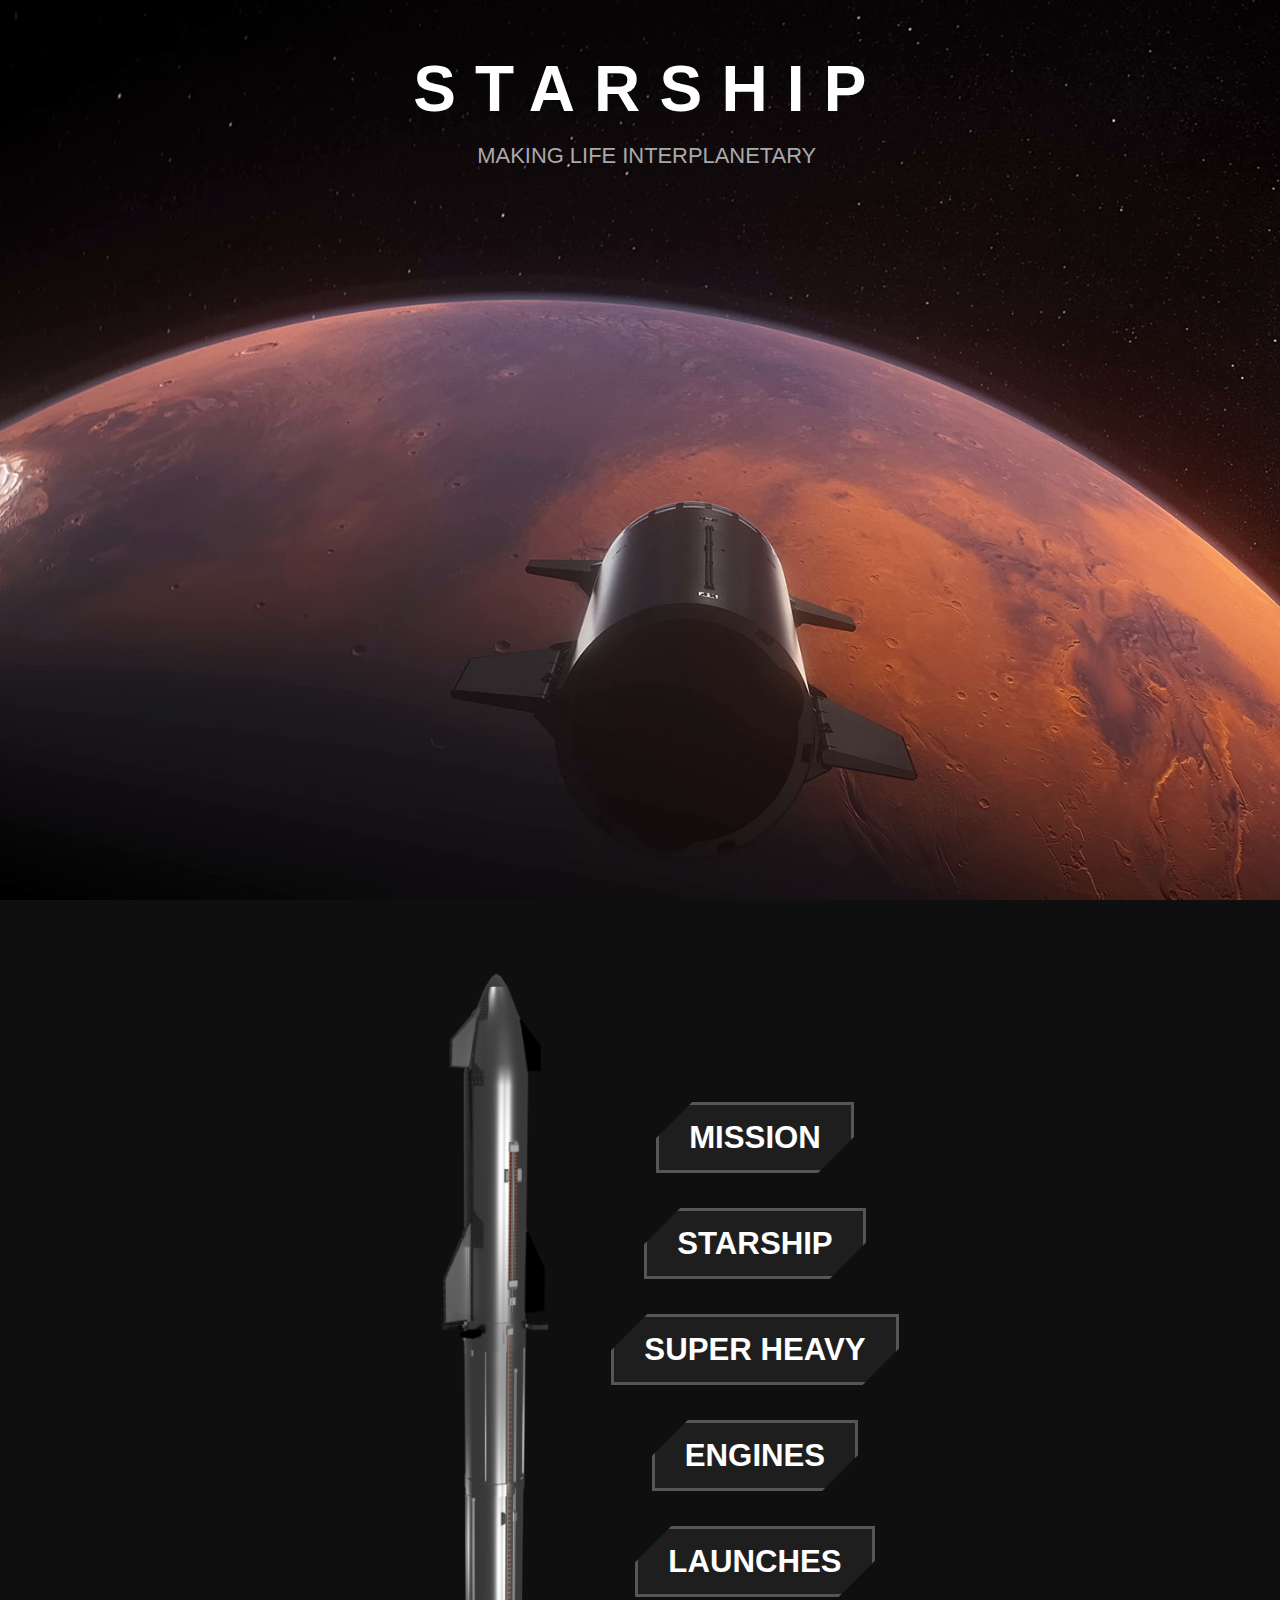
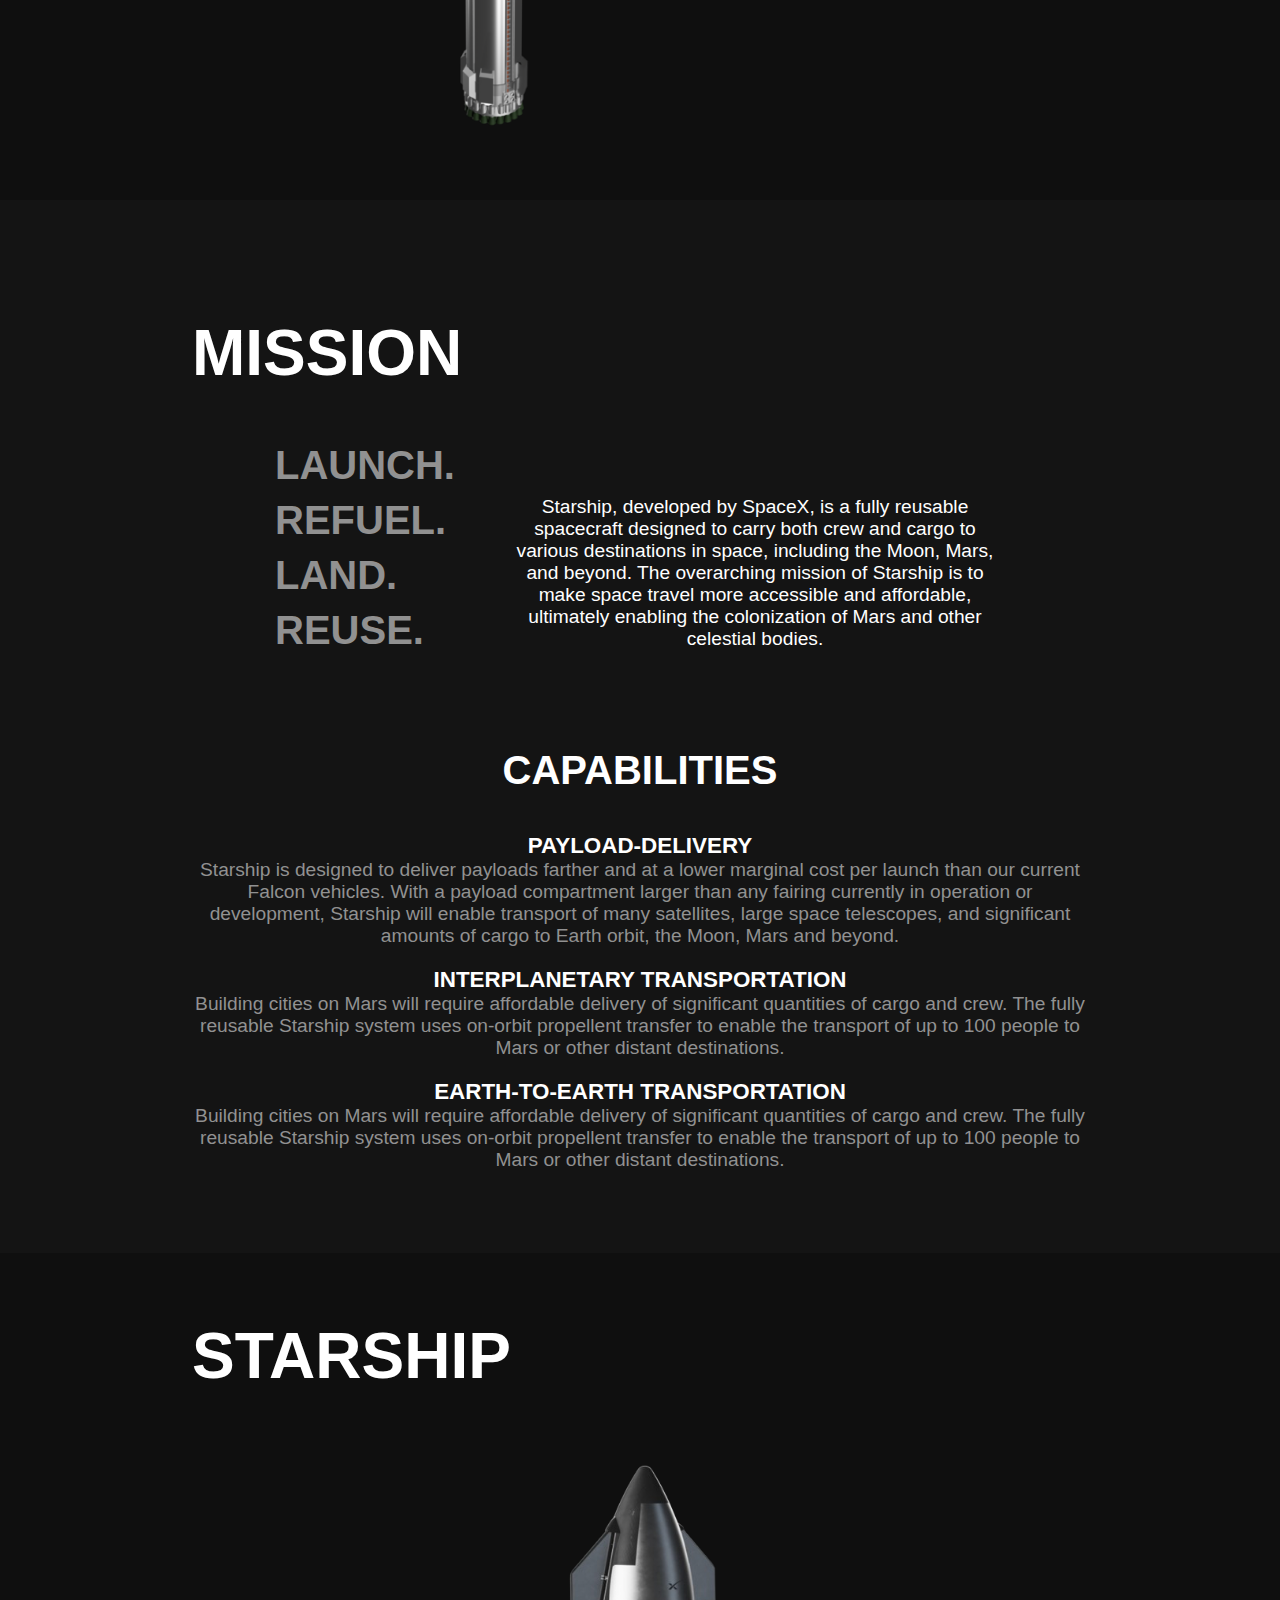
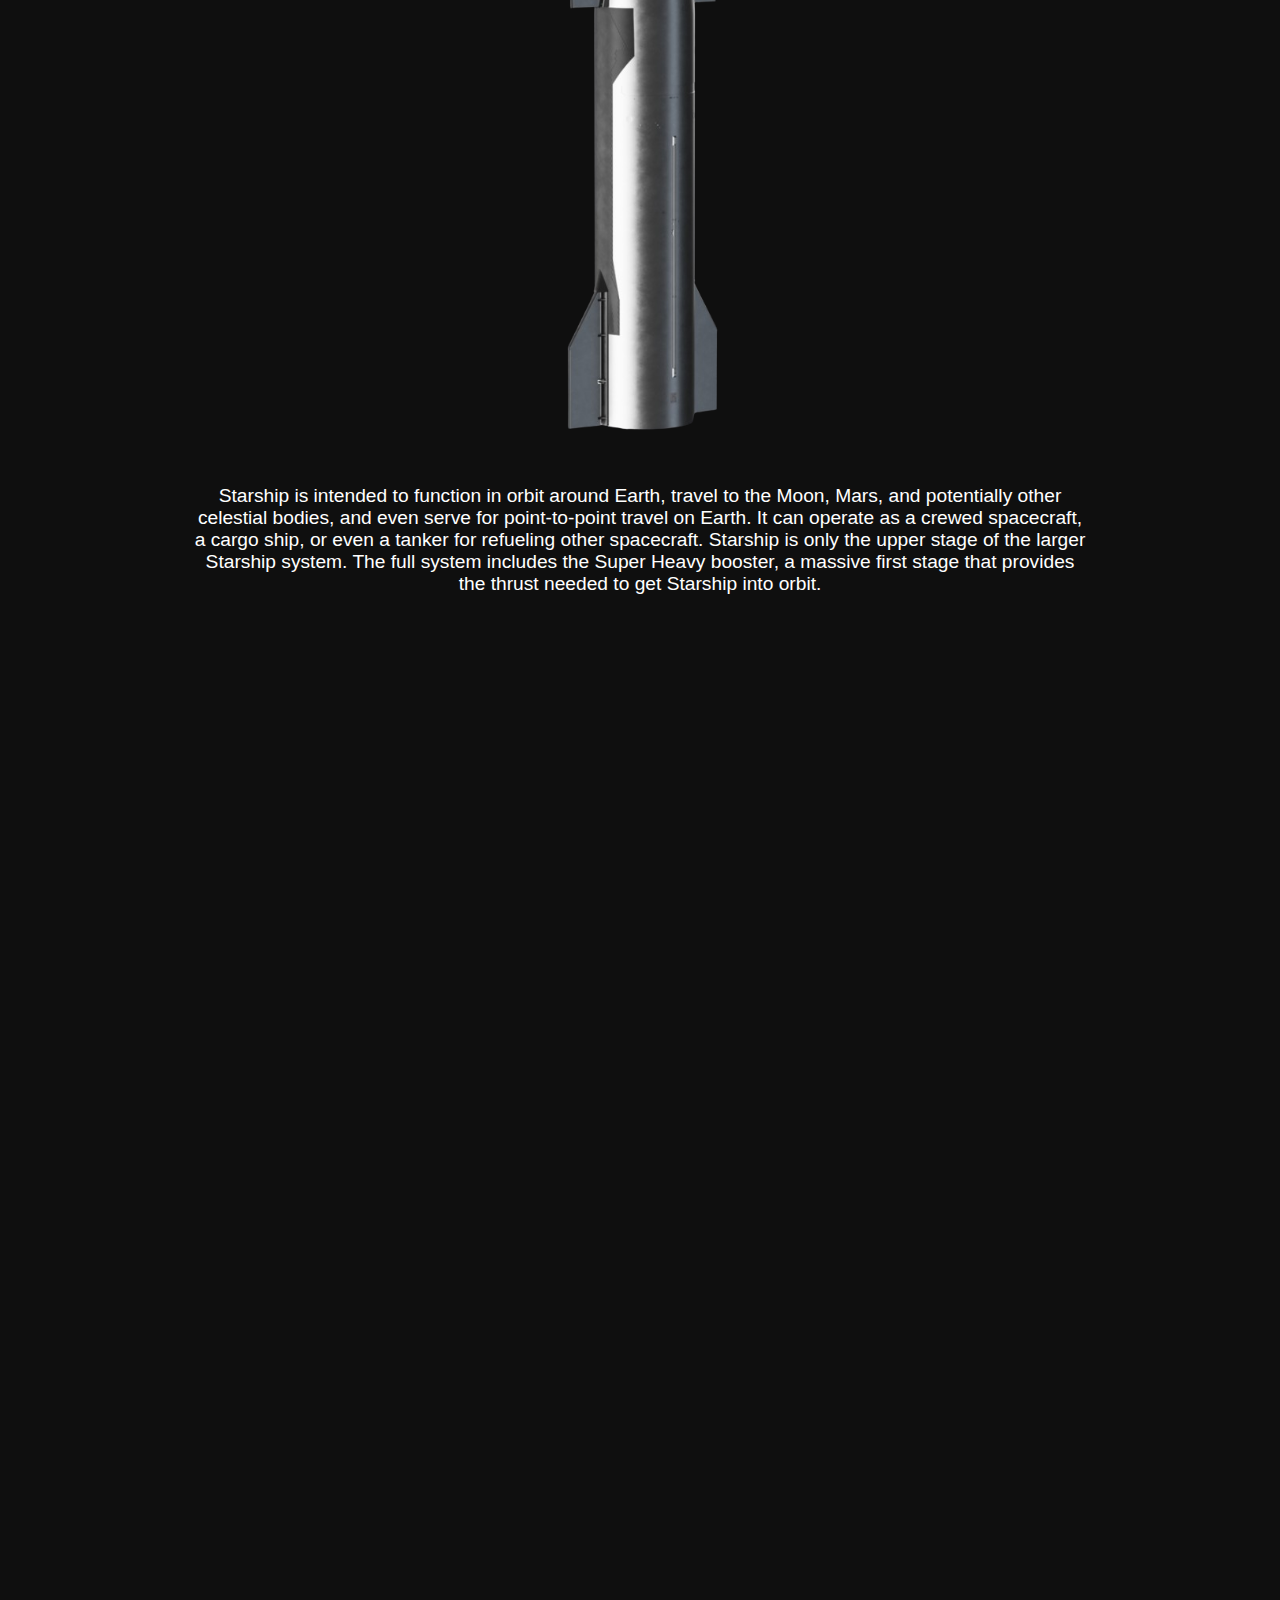
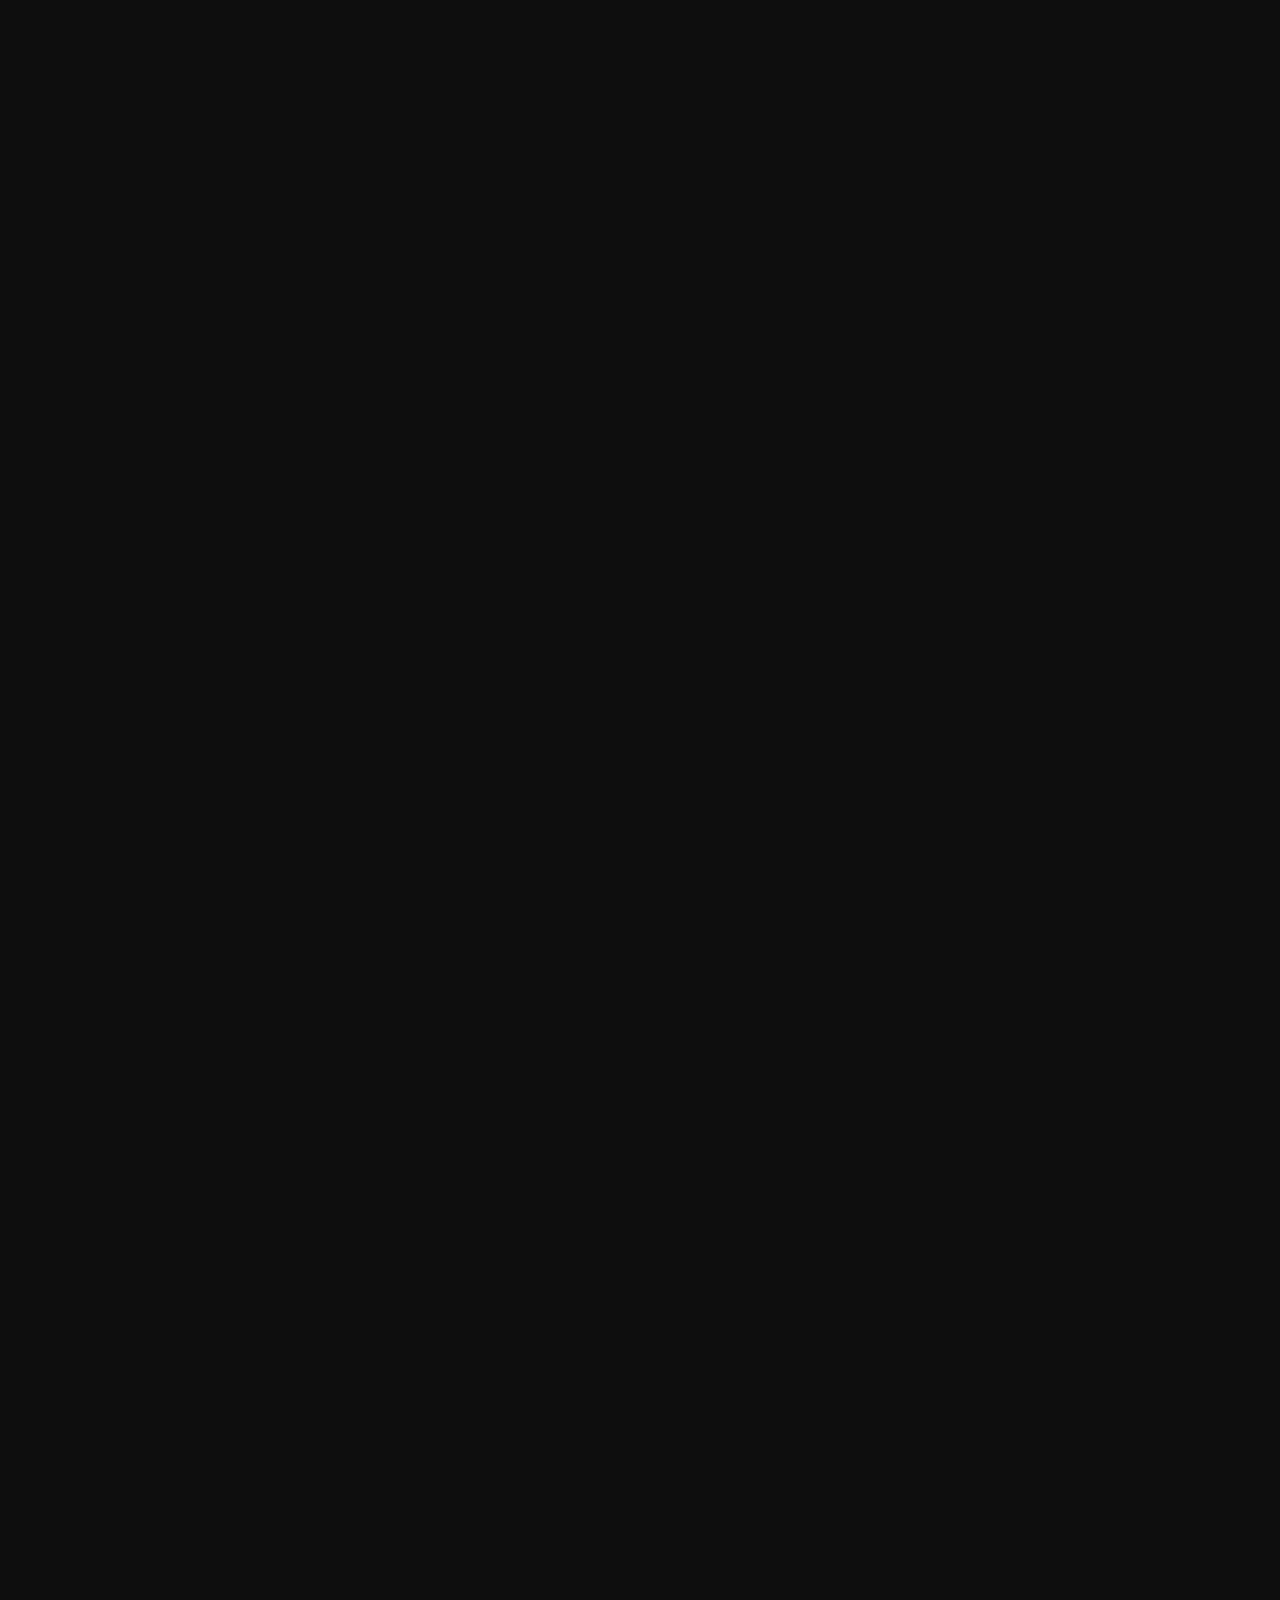
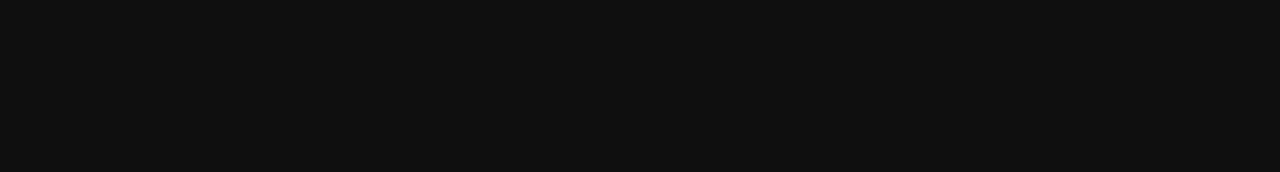
==== FCC 3 - STARSHIP Technical Documentation Page/index.html @ c262b1f5 "new images for the starship section, styled it and added some text" ====
<!DOCTYPE html>
<html lang="en">  
    <head>
        <meta charset="utf-8">
        <meta name="viewport" content="width=device-width, initial-scale=1.0">
        <title></title>
        <link rel="stylesheet" href="styles.css">
    </head>
    <body>
        <header>
        </header>
        <main id="main-doc">
        <div class="header"></div>
          <h1 class="header-text">STARSHIP</h1>
          <p class="header-text-description">MAKING LIFE INTERPLANETARY</p>

          <div class="image-container">
            <img alt="Starship launch image" src="img/SpaceX Starship approaching Mars.jpg"></img>
          </div>
        </div>
          <nav id="nav-bar">
            <img src="img/starship + booster transparent.png"></img>
            <ul>
              <li><a href="#mission">MISSION</a></li>
              <li><a href="#starship">STARSHIP</a></li>
              <li><a href="#super-heavy">SUPER HEAVY</a></li>
              <li><a href="#engines">ENGINES</a></li>
              <li><a href="#launches">LAUNCHES</a></li>
            </ul>
          </nav>
          <section class="main-section" id="mission">
            <div class="mission-container">
              <h2 class="giant-bold">MISSION</h2>
              <div class="content-wrapper">
                <ul>
                  <li>LAUNCH.</li>
                  <li>REFUEL.</li>
                  <li>LAND.</li>
                  <li>REUSE.</li>
                </ul>
                <div class="text-container">
                  <p>Starship, developed by SpaceX, is a fully reusable spacecraft designed to carry both crew and cargo to various destinations in space, including the Moon, Mars, and beyond. The overarching mission of Starship is to make space travel more accessible and affordable, ultimately enabling the colonization of Mars and other celestial bodies.</p>
                </div>
              </div>
              <div class="capabilities">
                <h3>CAPABILITIES</h3>
                <p><span class="bold big">PAYLOAD-DELIVERY</span>
                </br>
                Starship is designed to deliver payloads farther and at a lower marginal cost per launch than 
                    our current Falcon vehicles. With a payload compartment larger than any fairing currently in 
                    operation or development, Starship will enable transport of many satellites, large space 
                    telescopes, and significant amounts of cargo to Earth orbit, the Moon, Mars and beyond.
                </p>
                <p><span class="bold big">INTERPLANETARY TRANSPORTATION</span>
                </br>
                Building cities on Mars will require affordable delivery of significant quantities of cargo and 
                crew. The fully reusable Starship system uses on-orbit propellent transfer to enable the transport 
                of up to 100 people to Mars or other distant destinations. 
                </p>
                <p><span class="bold big">EARTH-TO-EARTH TRANSPORTATION</span>
                </br>
                Building cities on Mars will require affordable delivery of significant quantities of cargo and 
                crew. The fully reusable Starship system uses on-orbit propellent transfer to enable the transport 
                of up to 100 people to Mars or other distant destinations. 
                </p>
              </div>
            </div>
          </section>
          <section class="main-section" id="starship">
            <div class="starship-container">
              <h2 class="giant-bold">STARSHIP</h2>
                <div class="content-wrapper">
                  <img src="img/starship2.png"></img>
                  <p>Starship is intended to function in orbit around Earth, travel to the Moon, Mars, and potentially other celestial bodies, and even serve for point-to-point travel on Earth. It can operate as a crewed spacecraft, a cargo ship, or even a tanker for refueling other spacecraft.

                    Starship is only the upper stage of the larger Starship system. The full system includes the Super Heavy booster, a massive first stage that provides the thrust needed to get Starship into orbit.</p>
                </div>
            </div>
          </section>
          <section class="main-section" id="super-heavy"></section>
          <section class="main-section" id="engines"></section>
          <section class="main-section" id="launches"></section>
        </main>
    </body>
</html>
---- FCC 3 - STARSHIP Technical Documentation Page/styles.css ----
@media (prefers-reduced-motion: no-preference) {
  * {
    scroll-behavior: smooth;
  }
}

* {
  font-family: D-DIN-BOLD, Poppins, Arial;       
}

.nav-bar {
  position: fixed;
}

ul {
  list-style: none;
}

html, body {
  width: 100%;
  padding: 0;
  margin: 0;
  background-color: #0F0F0F;
}

.image-container {
  height: 100vh;
  width: 100%;
  overflow: hidden;
  position: relative;
  padding: 0;
  margin: 0;
}

.image-container img {
  position: absolute;
  top: 50%;
  left: 50%;
  height: 100%;
  width: auto;
  transform: translate(-50%, -50%);
  min-width: 100%;
  min-height: 100%;
  object-fit: cover; 
}

.header-text {
  position: absolute;
  transform: translateX(-48%);
  top: 5%;
  left: 50%;
  z-index: 1000;
  font-size: 3.2rem;
  color: #fff;
  font-weight: bolder;
  letter-spacing: 0.8rem;
}

.header-text-description {
  position: absolute;
  transform: translateX(-48%);
  left: 50%;
  z-index: 1001;
  color: #AAAAAA;
  font-size: 1.1rem;
  white-space: nowrap;
  top: calc(5% + 3.2rem + 2rem);
}


nav {
  display: flex;
  flex-direction: row;
  justify-content: center;
  align-items: center;
  width: 100%;
  background-color: #0F0F0F;
  height: 100vh;
}

nav img {
  width: 250px;
  height: auto;
  margin: -55px; 
}

nav ul {
  list-style: none;
  padding: 0;
  margin: 0;
  display: flex;
  flex-direction: column;
  gap: 70px;
  align-items: center;
  white-space: nowrap;
}

li a {
  padding: 10px 20px;
  background-color: #1E1E1E;
  font-size: 1.3rem;
  text-decoration: none;
  color: white;
  font-weight: bold;
  position: relative;
  overflow: hidden;
  border-radius: 20px 0 20px 0;
  border: 3px solid #565656;
}

li a:before,
li a:after {
  content: '';
  position: absolute;
  background-color: #0F0F0F; 
  z-index: 2000;
}

li a:before {
  top: -5px;
  left: -5px;
  width: 25px;
  height: 25px;
  clip-path: polygon(0 0, 100% 0, 0 100%);
}

li a:after {
  bottom: -5px;
  right: -5px;
  width: 25px;
  height: 25px;
  clip-path: polygon(100% 100%, 0 100%, 100% 0);
}


li a:active {
  border: 3px solid #0F0F0F;
}

.main-section {
  height: 100vh; /*temporary*/
  width: 100%;
}
/* universal stuff*/

.giant-bold {
  font-size: 4rem;
  font-weight: bolder;
  text-align: center;
}

/*MISSION SECTION*/

#mission {
  background-color: #141414;
  height: auto;
  padding: 50px 0;
}

.mission-container {
  width: 70vw;
  max-width: 900px;
  min-width: 200px;
  margin: 0 auto;
  color: #fff;
  padding: 1%;
}

.content-wrapper {
  margin: 5% 0;
  display: flex; 
  align-items: center;
  justify-content: center;
  flex-wrap: wrap;
}

.mission-container ul {
  margin: 0;
  padding: 0;
  font-weight: bold;
  display: flex;
  flex-direction: column;
  gap: 10px;
  font-size: 2.5rem;
  margin-right: 0px;
  margin-bottom: 30px;
}

.mission-container li {
  color: #919191;
}

.text-container {
  max-width: 500px;
}
.mission-container p {
  text-align: center;
  font-size: 1.2rem;
  margin-top: 20px;
}


.bold {
  font-weight: bold;
}

.big {
  font-size: 1.4rem;
}
.capabilities h3 {
  font-weight: bolder;
  font-size: 2.5rem;
  text-align: center;
}
.capabilities p {
  color:#919191;
}
.capabilities p span {
  color:white;
}

/*STARSHIP SECTION*/


#starship {
  background-color:#0F0F0F;
  height: auto; 
  width: 100%;
}
.starship-container {
  width: 70vw;
  max-width: 900px;
  min-width: 200px;
  margin: 0 auto;
  color: #fff;
  padding-bottom: 10px;
  padding: 1%;
}

.starship-container img {
  width: 200px;
  height: auto;
}

.starship-container p {
  text-align: center;
  font-size: 1.1rem;
}

@media (min-width: 1400px) {
  .header-text {
      top: unset;
      top: 1%;
      font-size: 5rem;
      letter-spacing: 1.2rem;
  }
  .header-text-description {
      font-size: 1.7rem;
      top: calc(1% + 5rem + 3rem);
  }
  nav img {
    width: 370px;
    height: auto;
    margin-right: 20px;
    margin-left: -100px;
  }
  li a {
    padding: 15px 30px;
    font-size: 1.95em;
  }
  
  li a:before {
    top: -5px;
    left: -5px;
    width: 40px;
    height: 40px;
  }
  
  li a:after {
    bottom: -5px;
    right: -5px;
    width: 40px;
    height: 40px;

  }
  ul {
    gap: 90px;
  }
  .mission-container ul {
    font-size: 4rem;
    margin-right: 50px;
  }
  .mission-container p {
    font-size: 1.4rem;
  }
  .giant-bold {
    font-size: 5rem;
    text-align: left;
  }
  li a:hover {
  background-color: #555555;
  }
  .starship-container img {
    width: 300px;
    height: auto;
  }
}

@media (max-width: 1400px) and (min-width: 600px) {
  .header-text {
      top: unset;
      top: 1%;
      font-size: 4rem;
      letter-spacing: 1.2rem;
  }
  .header-text-description {
      font-size: 1.37rem;
      top: calc(1% + 4rem + 3rem);
  }
  nav img {
    width: 330px;
    height: auto;
    margin: -50px;
  }
  li a {
    padding: 15px 30px;
    font-size: 1.95em;
  }
  
  li a:before {
    top: -5px;
    left: -5px;
    width: 40px;
    height: 40px;
  }
  
  li a:after {
    bottom: -5px;
    right: -5px;
    width: 40px;
    height: 40px;

  }
  .mission-container ul {
    font-size: 2.5rem;
    margin-right: 50px;
    margin-bottom: 50px;
  }
  .giant-bold  {
    font-size: 4rem;
    text-align: left;
  }
  li a:hover {
    background-color: #555555;
  }
  .starship-container img {
    width: 250px;
    height: auto;
  }
  .starship-container p {
    text-align: center;
    font-size: 1.2rem;
  }
  
}
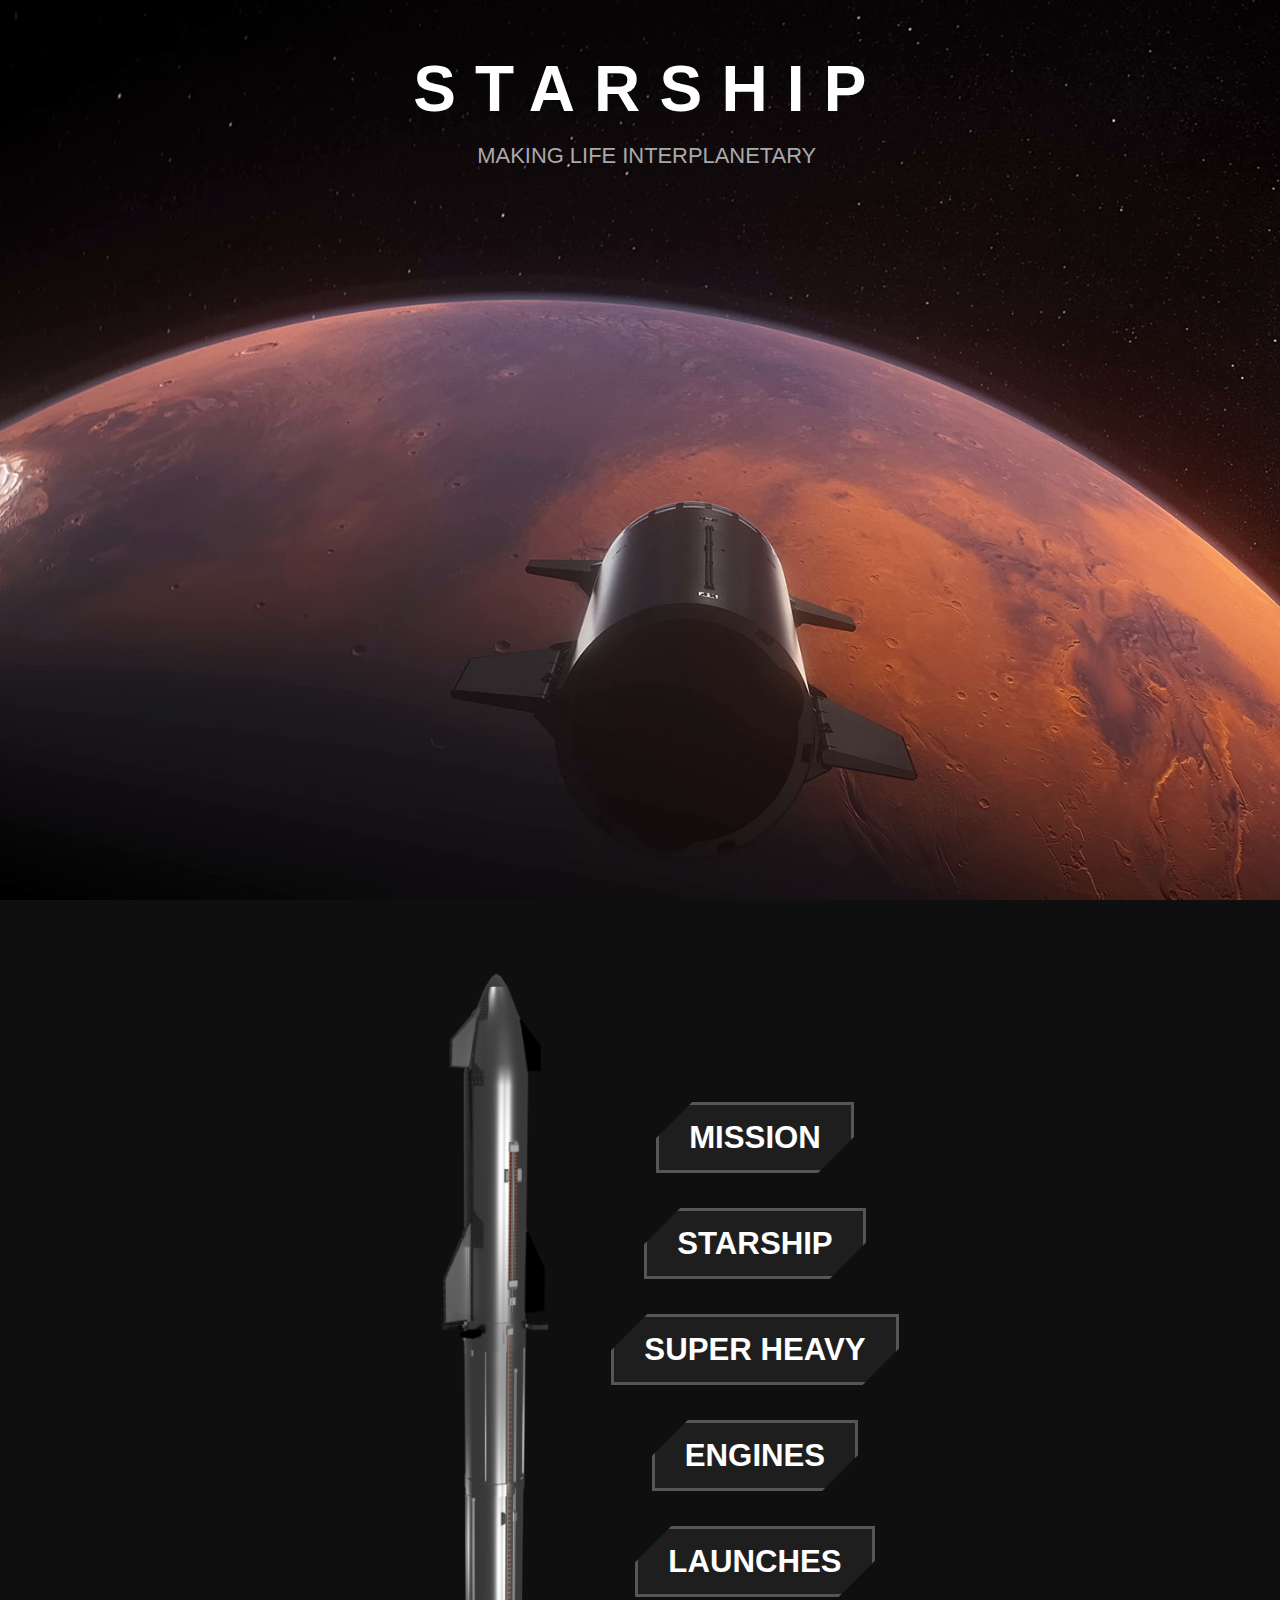
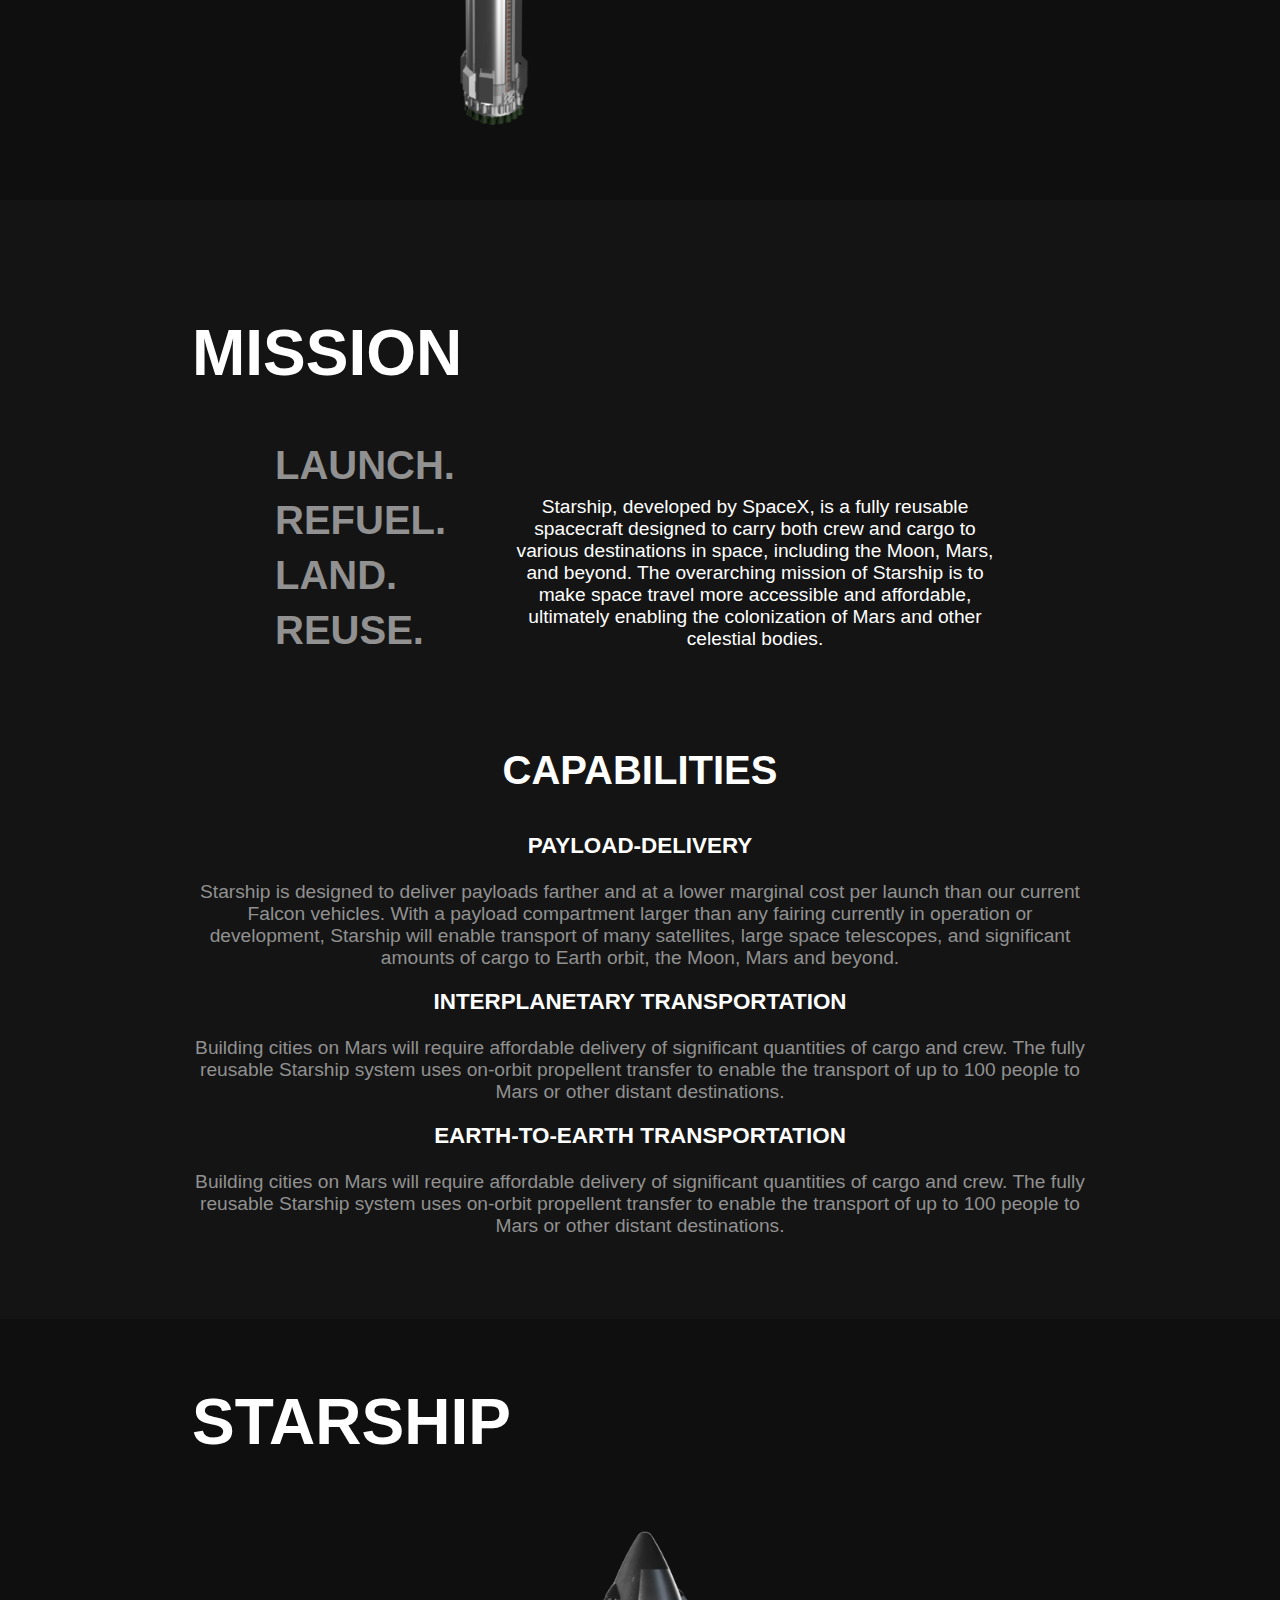
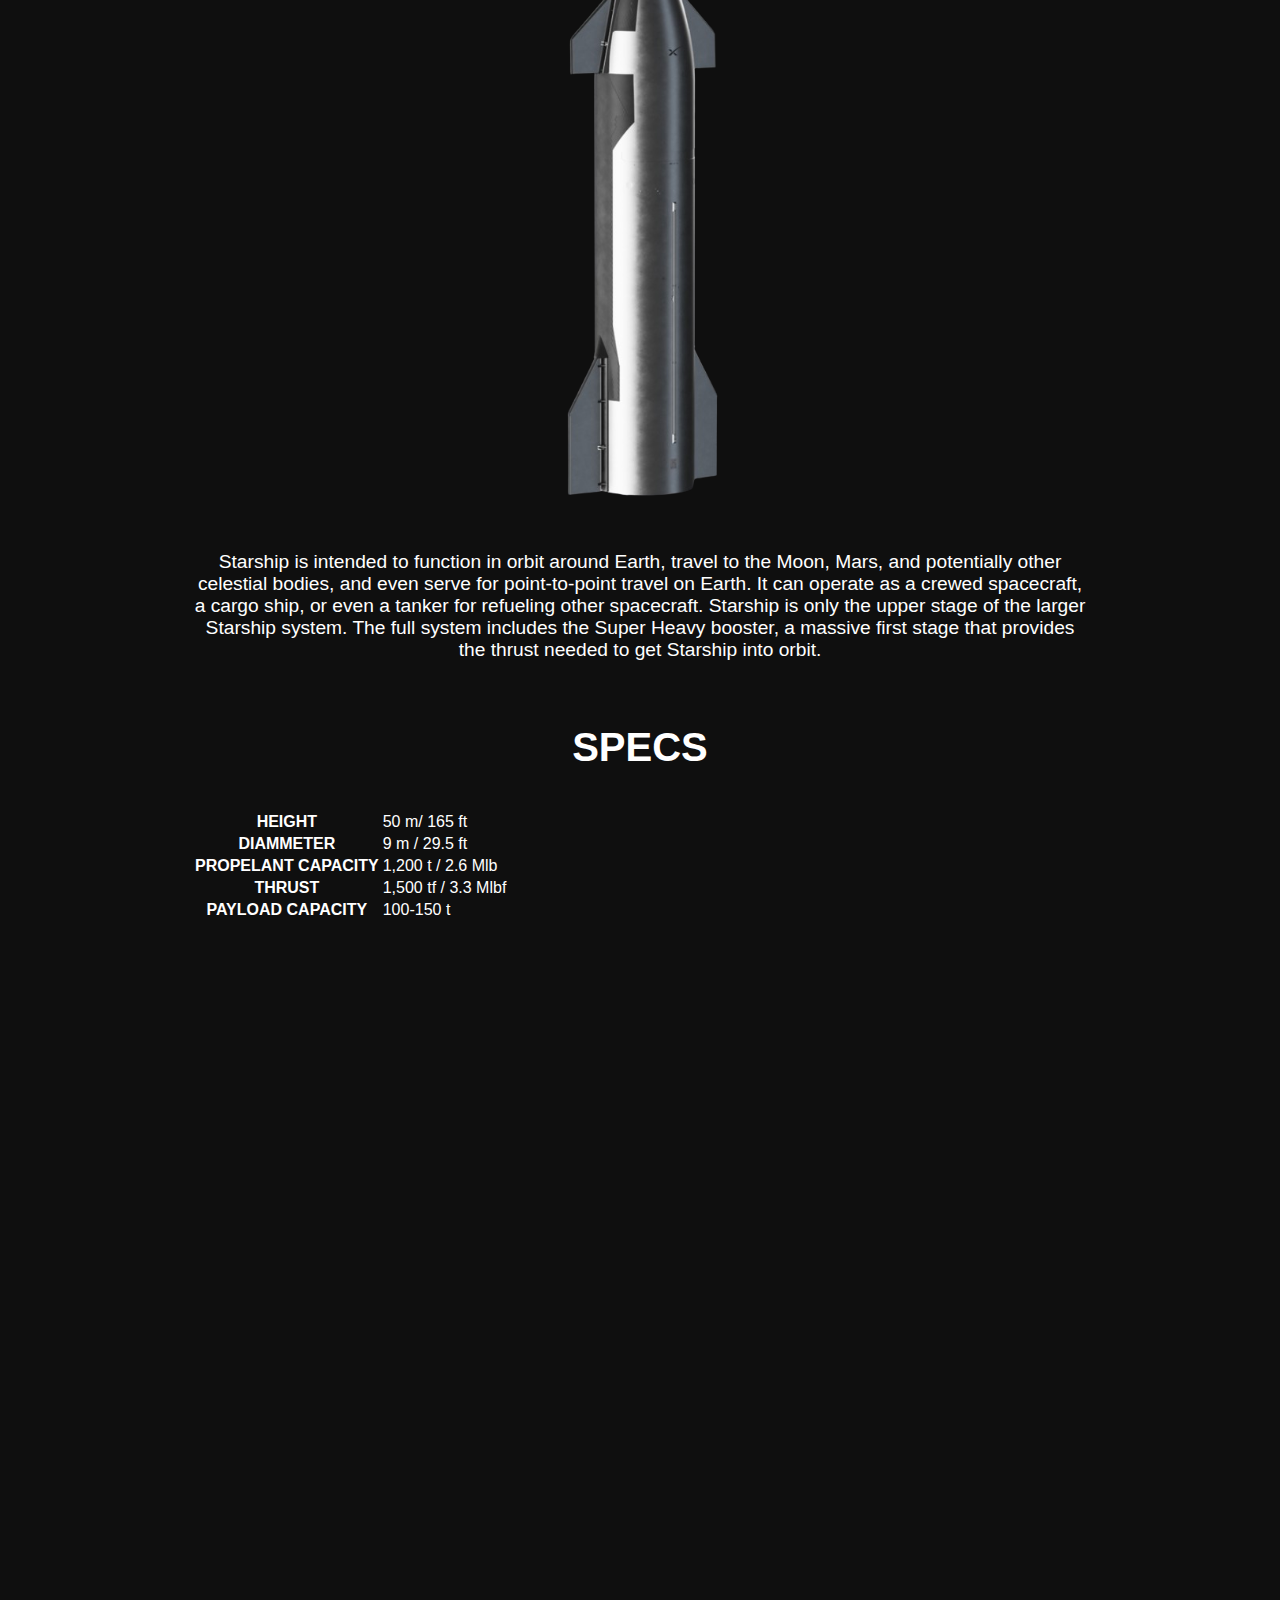
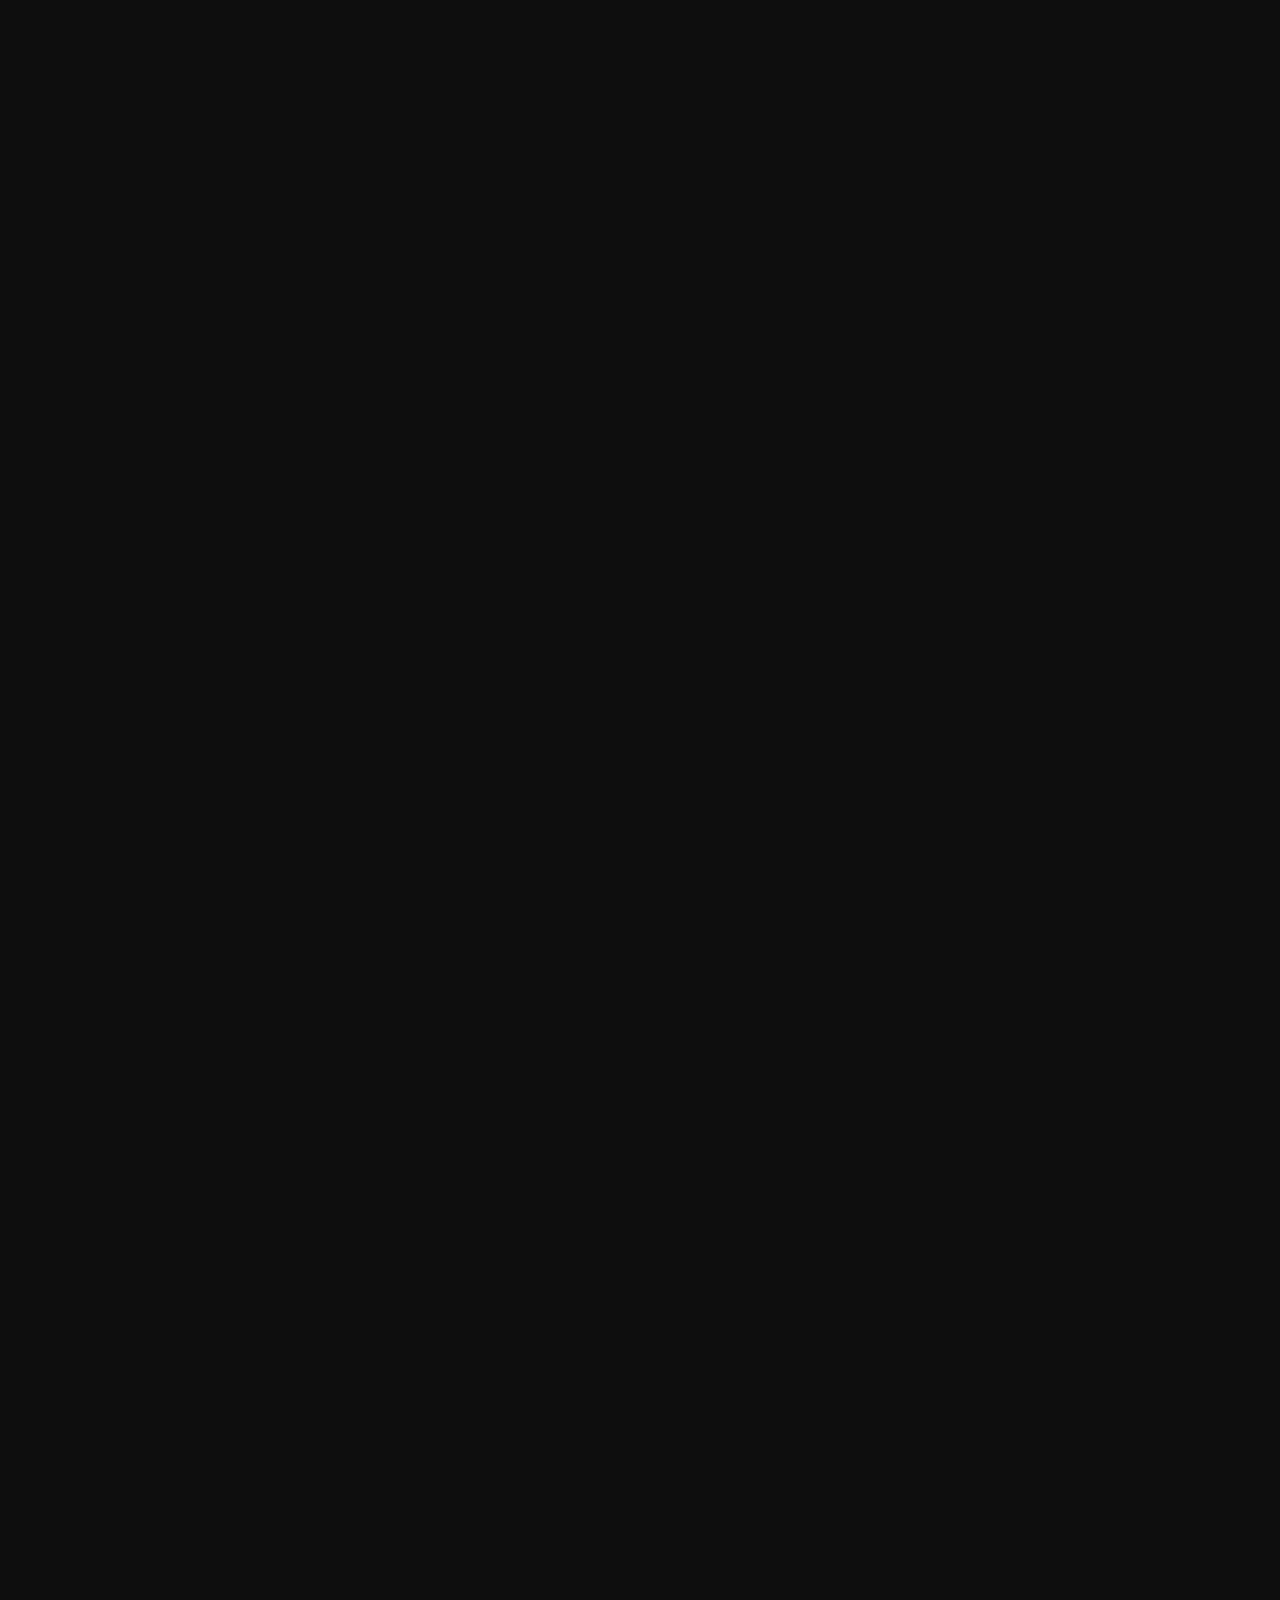
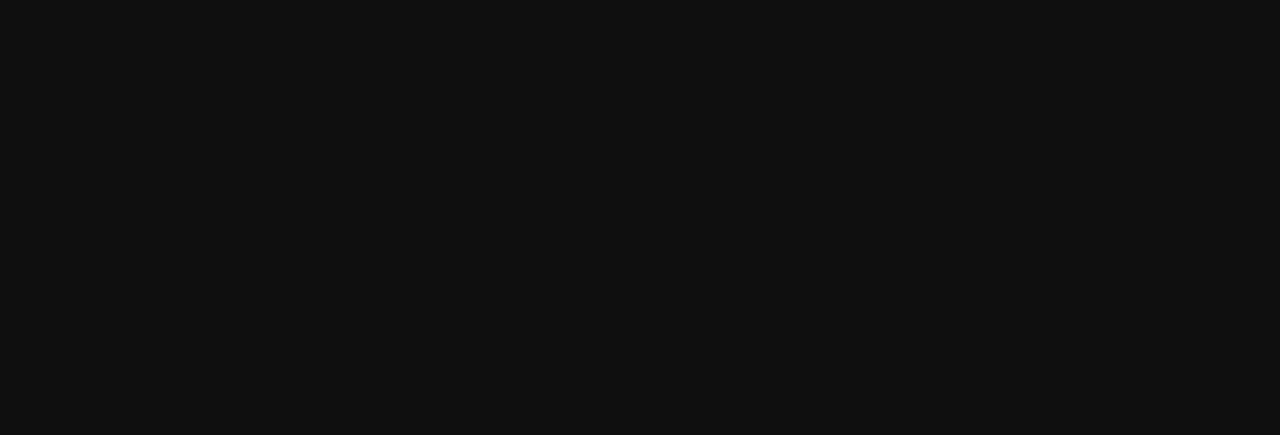
==== commit e6e02f57: "added new spec section with spec table" ====
--- a/FCC 3 - STARSHIP Technical Documentation Page/index.html
+++ b/FCC 3 - STARSHIP Technical Documentation Page/index.html
@@ -43,8 +43,9 @@
                 </div>
               </div>
               <div class="capabilities">
-                <h3>CAPABILITIES</h3>
+                <h3 class="bigger-bold">CAPABILITIES</h3>
                 <p><span class="bold big">PAYLOAD-DELIVERY</span>
+                </br>
                 </br>
                 Starship is designed to deliver payloads farther and at a lower marginal cost per launch than 
                     our current Falcon vehicles. With a payload compartment larger than any fairing currently in 
@@ -53,11 +54,13 @@
                 </p>
                 <p><span class="bold big">INTERPLANETARY TRANSPORTATION</span>
                 </br>
+                </br>
                 Building cities on Mars will require affordable delivery of significant quantities of cargo and 
                 crew. The fully reusable Starship system uses on-orbit propellent transfer to enable the transport 
                 of up to 100 people to Mars or other distant destinations. 
                 </p>
                 <p><span class="bold big">EARTH-TO-EARTH TRANSPORTATION</span>
+                </br>
                 </br>
                 Building cities on Mars will require affordable delivery of significant quantities of cargo and 
                 crew. The fully reusable Starship system uses on-orbit propellent transfer to enable the transport 
@@ -72,8 +75,34 @@
                 <div class="content-wrapper">
                   <img src="img/starship2.png"></img>
                   <p>Starship is intended to function in orbit around Earth, travel to the Moon, Mars, and potentially other celestial bodies, and even serve for point-to-point travel on Earth. It can operate as a crewed spacecraft, a cargo ship, or even a tanker for refueling other spacecraft.
-
                     Starship is only the upper stage of the larger Starship system. The full system includes the Super Heavy booster, a massive first stage that provides the thrust needed to get Starship into orbit.</p>
+                </div>
+                <h3 class="bigger-bold">SPECS</h3>
+                <div class="spec-sheet">
+                  <table>
+                    <tbody>
+                      <tr>
+                        <th>HEIGHT</th>
+                        <td>50 m/ 165 ft</td>
+                      </tr>
+                      <tr>
+                        <th>DIAMMETER</th>
+                        <td>9 m / 29.5 ft</td>
+                      </tr>
+                      <tr>
+                        <th>PROPELANT CAPACITY</th>
+                        <td>1,200 t / 2.6 Mlb</td>
+                      </tr>
+                      <tr>
+                        <th>THRUST</th>
+                        <td>1,500 tf / 3.3 Mlbf</td>
+                      </tr>
+                      <tr>
+                        <th>PAYLOAD CAPACITY</th>
+                        <td>100-150 t</td>
+                      </tr>
+                    </tbody>
+                  </table>
                 </div>
             </div>
           </section>
--- a/FCC 3 - STARSHIP Technical Documentation Page/styles.css
+++ b/FCC 3 - STARSHIP Technical Documentation Page/styles.css
@@ -142,7 +142,11 @@
   width: 100%;
 }
 /* universal stuff*/
-
+.bigger-bold {
+  font-weight: bolder;
+  font-size: 2.5rem;
+  text-align: center;
+}
 .giant-bold {
   font-size: 4rem;
   font-weight: bolder;
@@ -207,11 +211,7 @@
 .big {
   font-size: 1.4rem;
 }
-.capabilities h3 {
-  font-weight: bolder;
-  font-size: 2.5rem;
-  text-align: center;
-}
+
 .capabilities p {
   color:#919191;
 }
@@ -247,6 +247,10 @@
   font-size: 1.1rem;
 }
 
+.starship-container h3 {
+  color: #ffffff; 
+}
+
 @media (min-width: 1400px) {
   .header-text {
       top: unset;
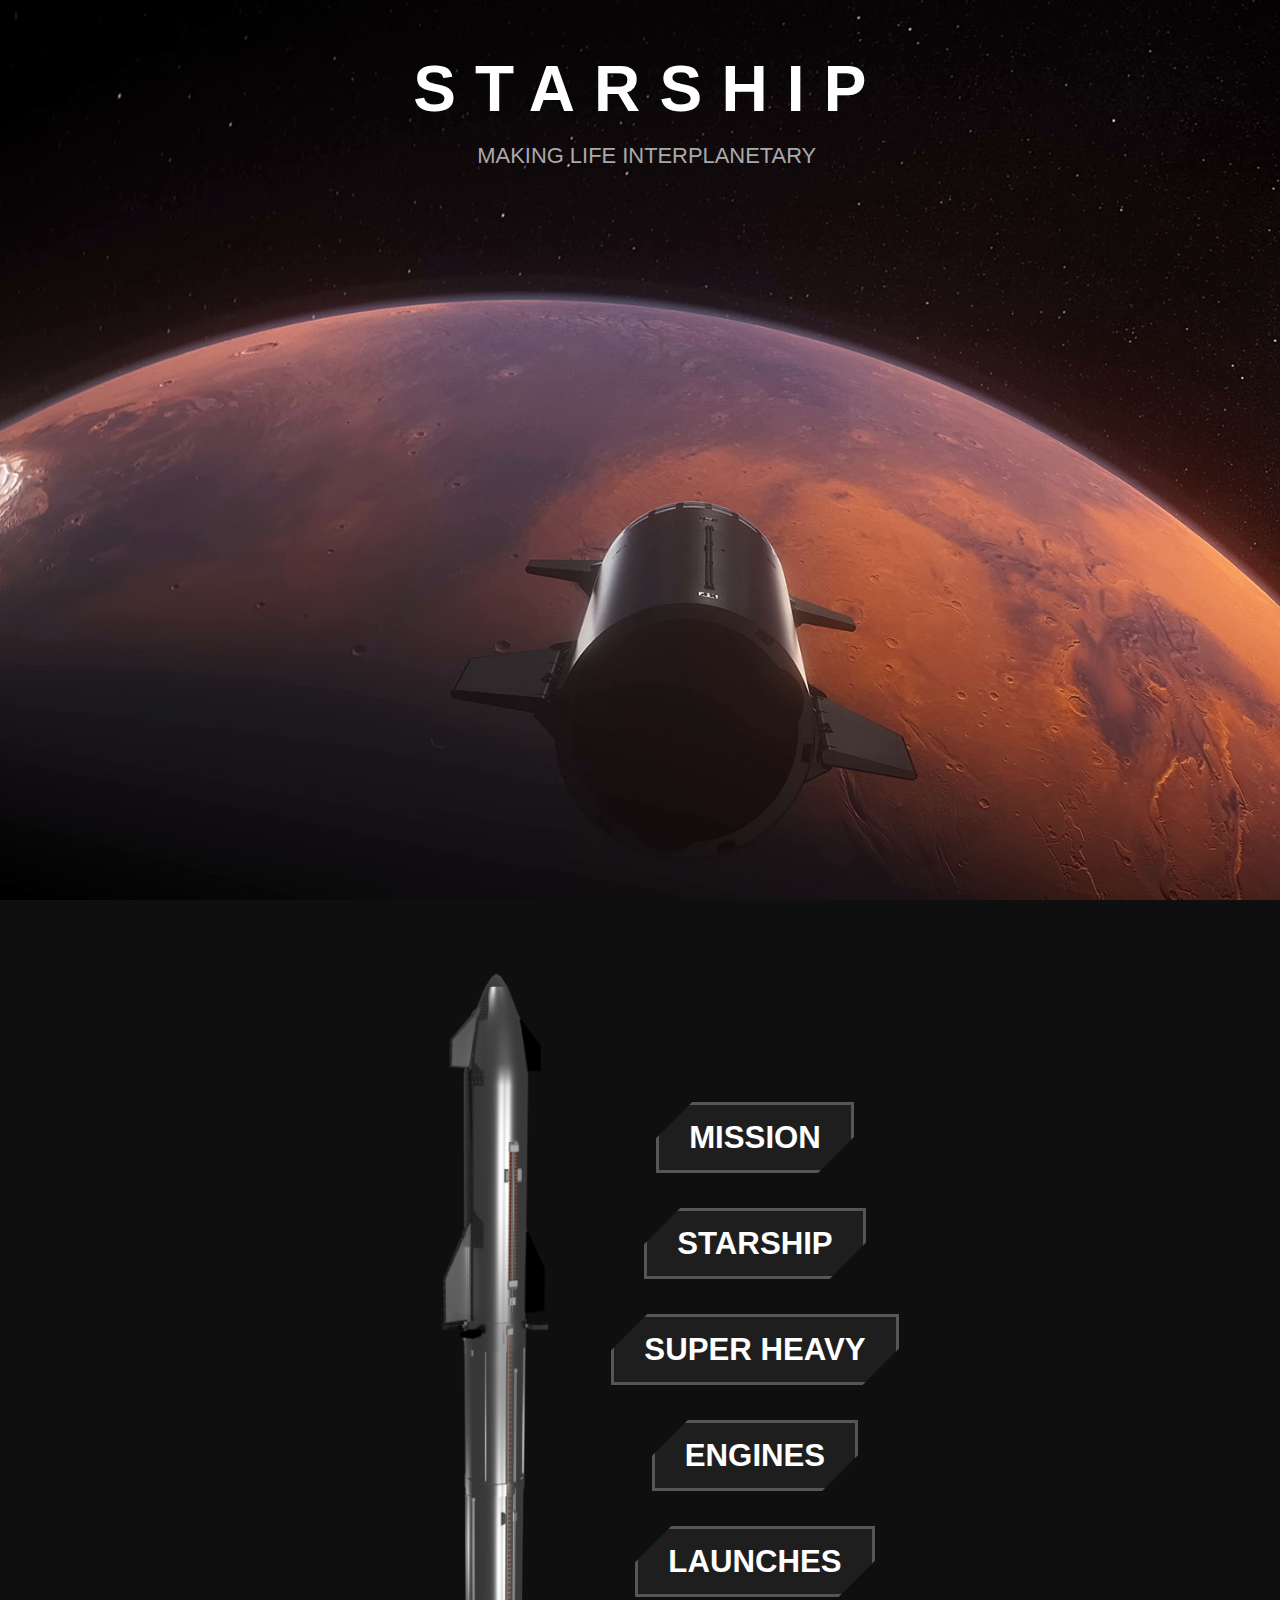
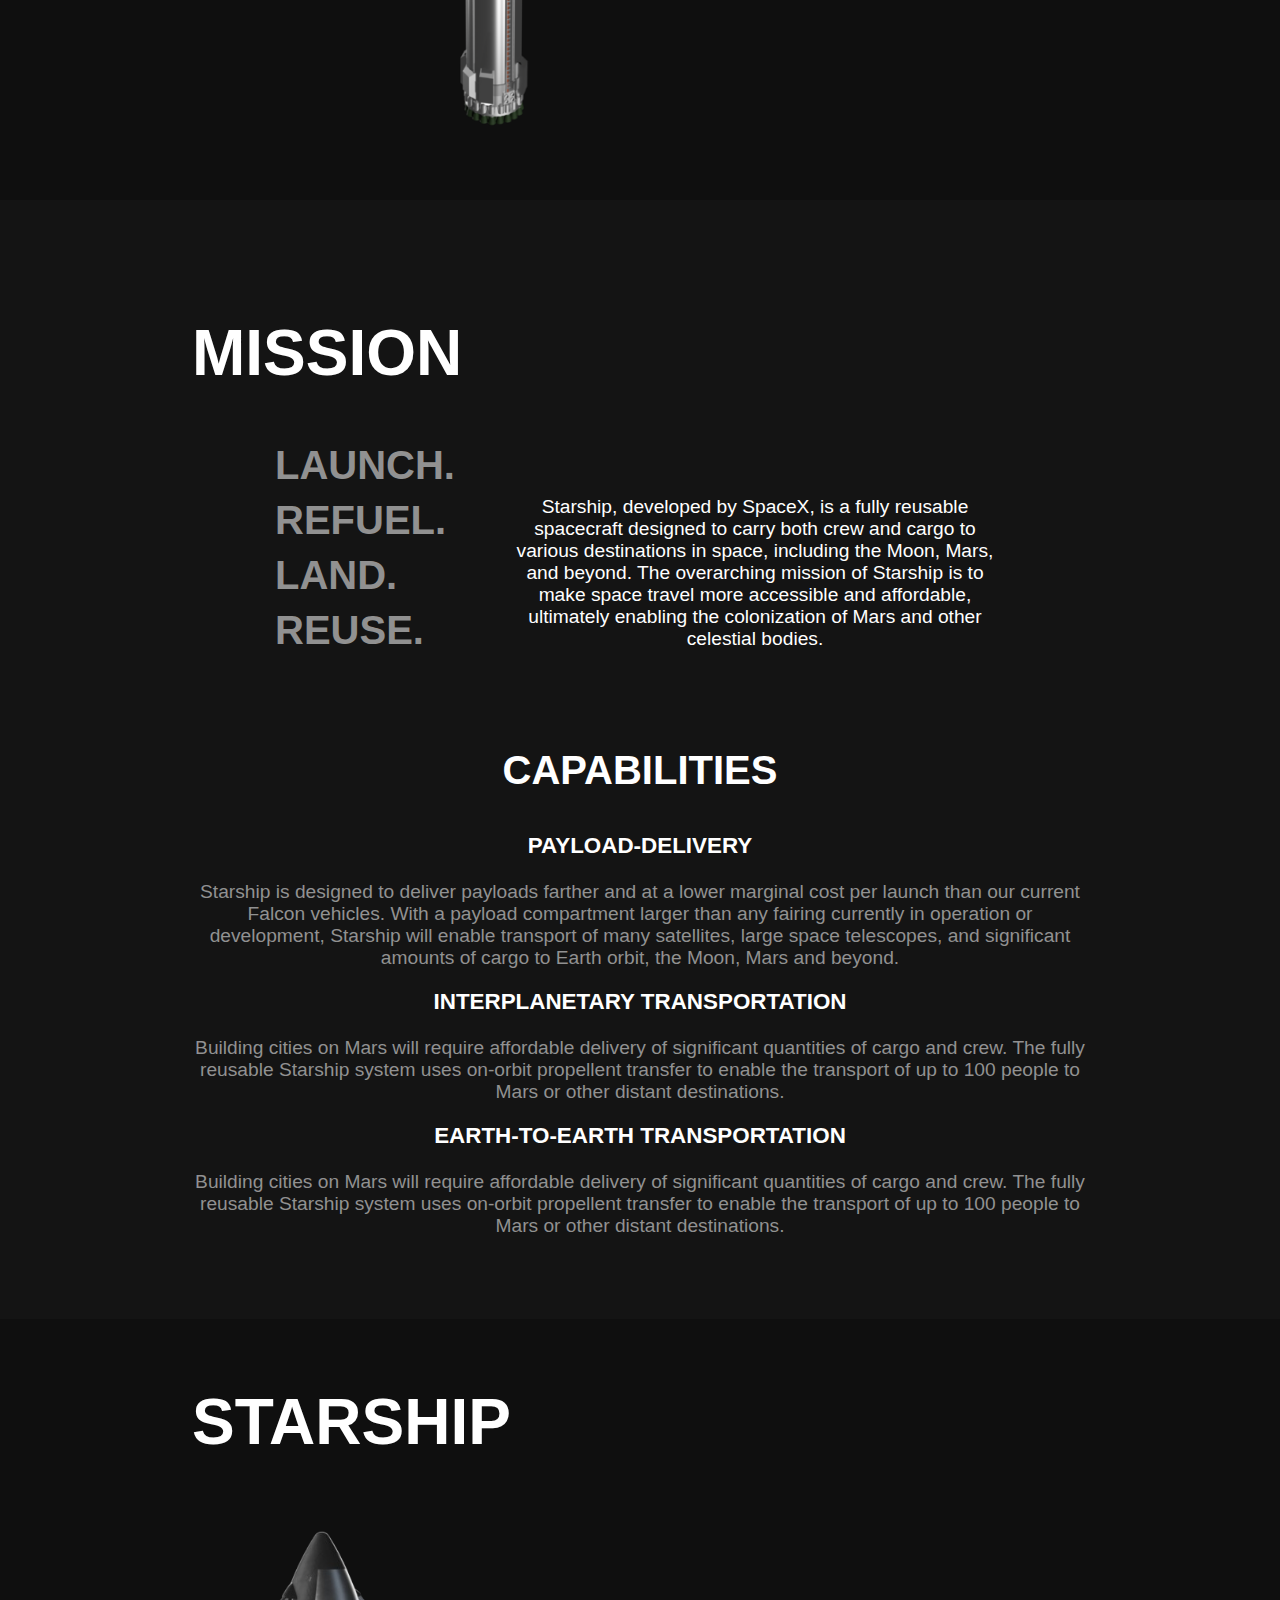
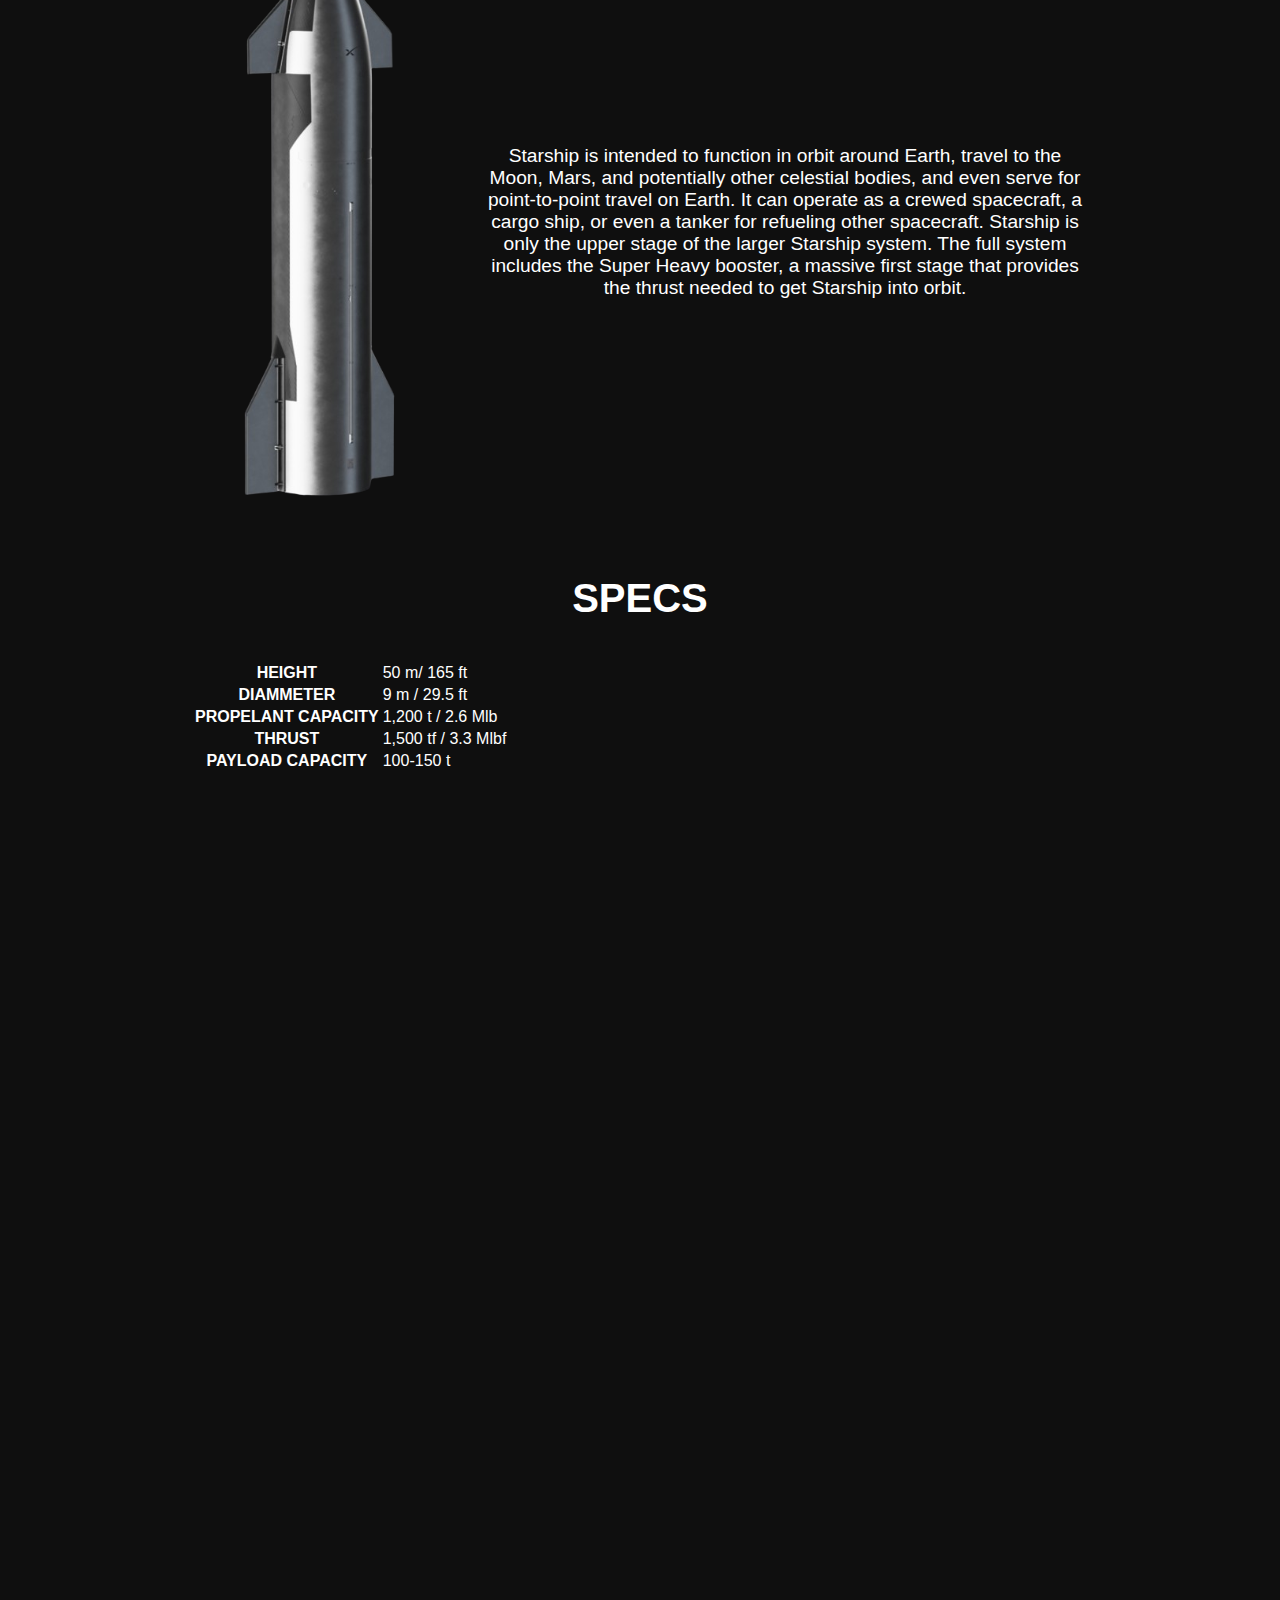
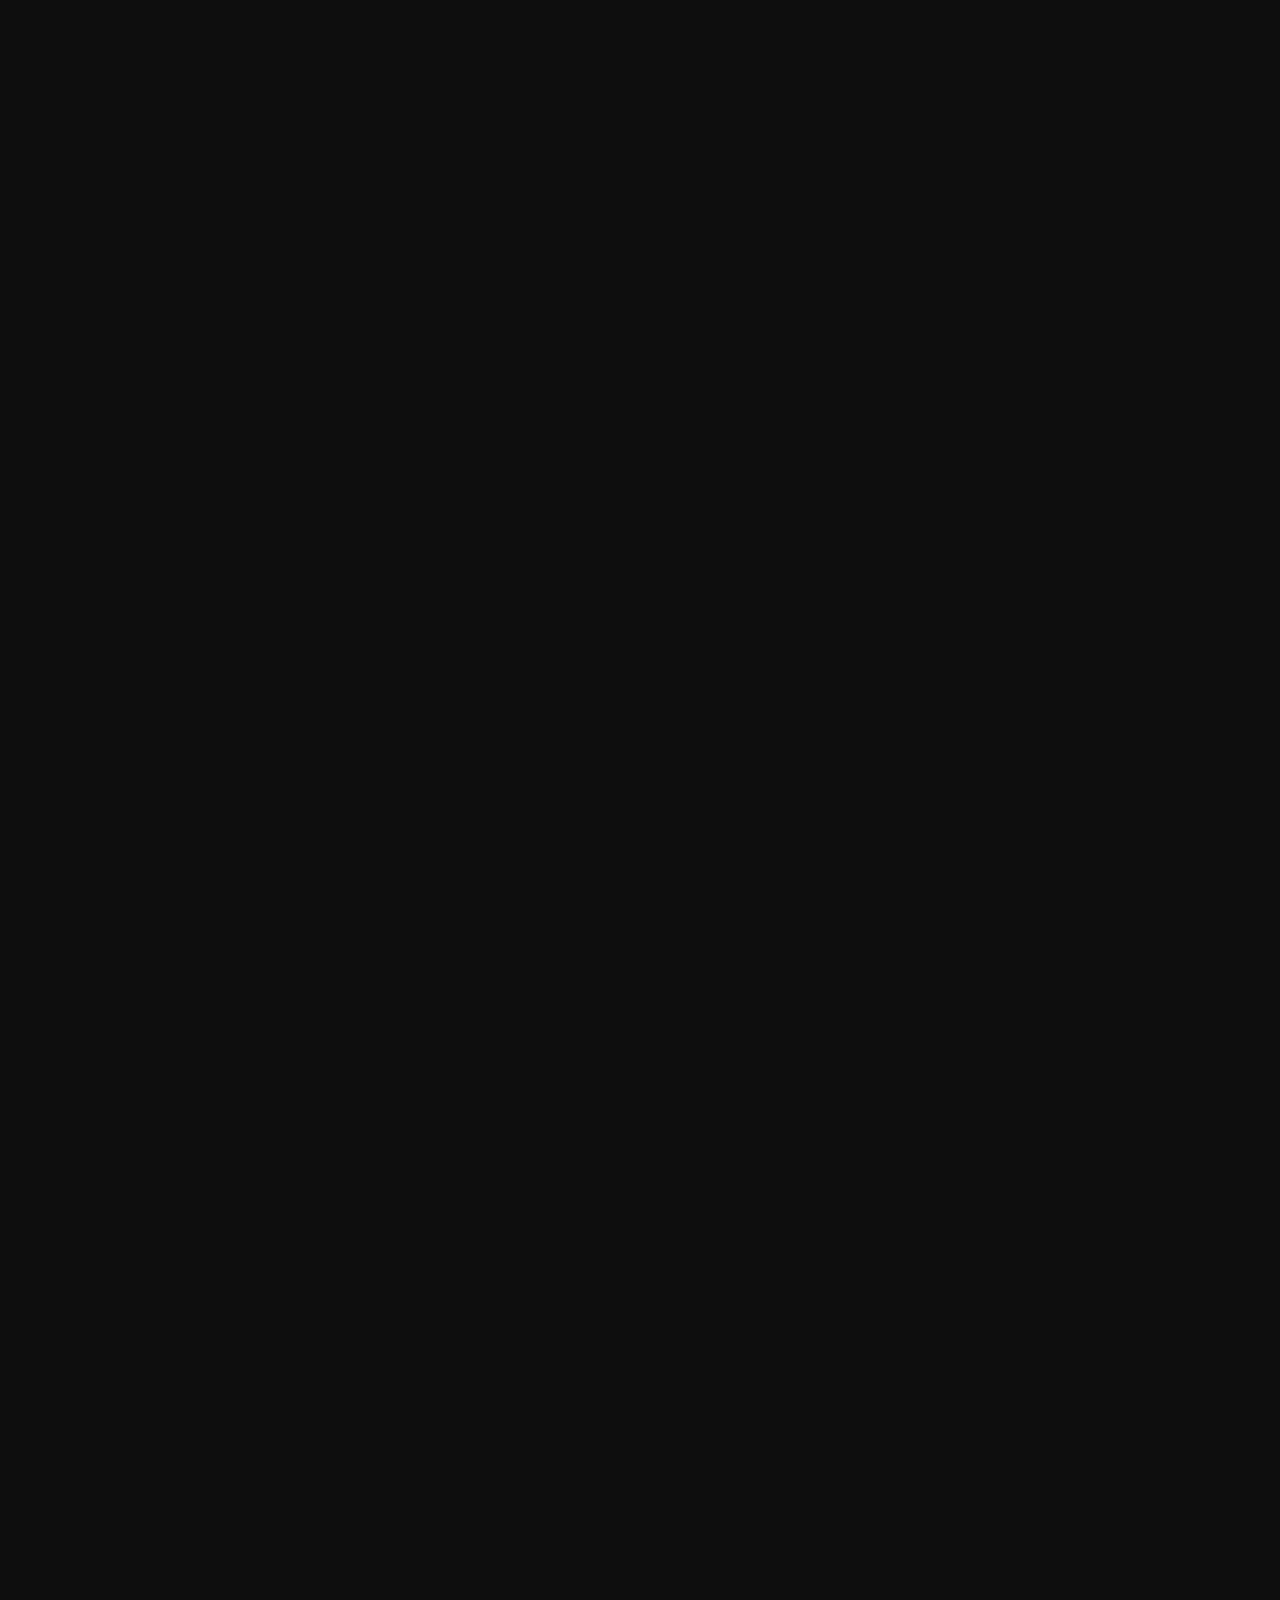
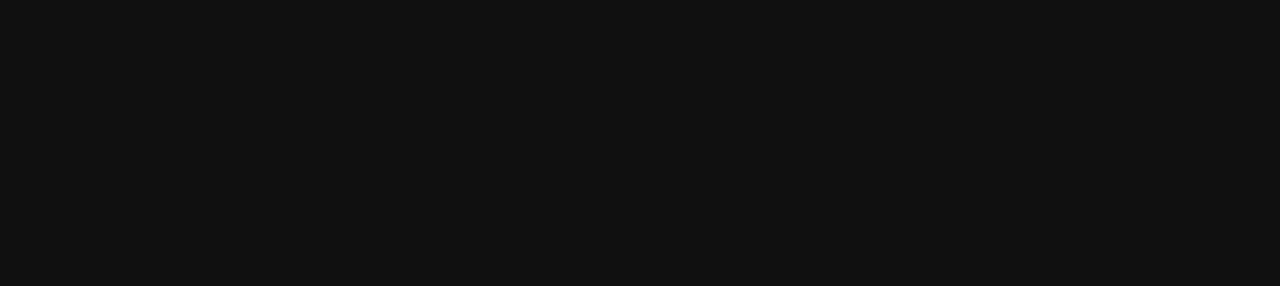
==== commit 760dbca5: "allowed flex items to wrap in starship section" ====
--- a/FCC 3 - STARSHIP Technical Documentation Page/index.html
+++ b/FCC 3 - STARSHIP Technical Documentation Page/index.html
@@ -72,7 +72,7 @@
           <section class="main-section" id="starship">
             <div class="starship-container">
               <h2 class="giant-bold">STARSHIP</h2>
-                <div class="content-wrapper">
+                <div class="starship-content-wrapper">
                   <img src="img/starship2.png"></img>
                   <p>Starship is intended to function in orbit around Earth, travel to the Moon, Mars, and potentially other celestial bodies, and even serve for point-to-point travel on Earth. It can operate as a crewed spacecraft, a cargo ship, or even a tanker for refueling other spacecraft.
                     Starship is only the upper stage of the larger Starship system. The full system includes the Super Heavy booster, a massive first stage that provides the thrust needed to get Starship into orbit.</p>
--- a/FCC 3 - STARSHIP Technical Documentation Page/styles.css
+++ b/FCC 3 - STARSHIP Technical Documentation Page/styles.css
@@ -251,6 +251,14 @@
   color: #ffffff; 
 }
 
+.starship-content-wrapper {
+  margin: 5% 0;
+  display: flex; 
+  flex-direction: row;
+  align-items: center;
+  justify-content: center;
+  flex-wrap: wrap;
+}
 @media (min-width: 1400px) {
   .header-text {
       top: unset;
@@ -308,6 +316,14 @@
     width: 300px;
     height: auto;
   }
+  .starship-container p {
+    margin-left: 100px;
+    text-align: center;
+    font-size: 1.5rem;
+  }
+  .starship-content-wrapper {
+    flex-wrap: nowrap;
+  }
 }
 
 @media (max-width: 1400px) and (min-width: 600px) {
@@ -362,8 +378,11 @@
     height: auto;
   }
   .starship-container p {
+    margin-left: 40px;
     text-align: center;
     font-size: 1.2rem;
   }
-  
-}
+  .starship-content-wrapper {
+    flex-wrap: nowrap;
+  }
+}
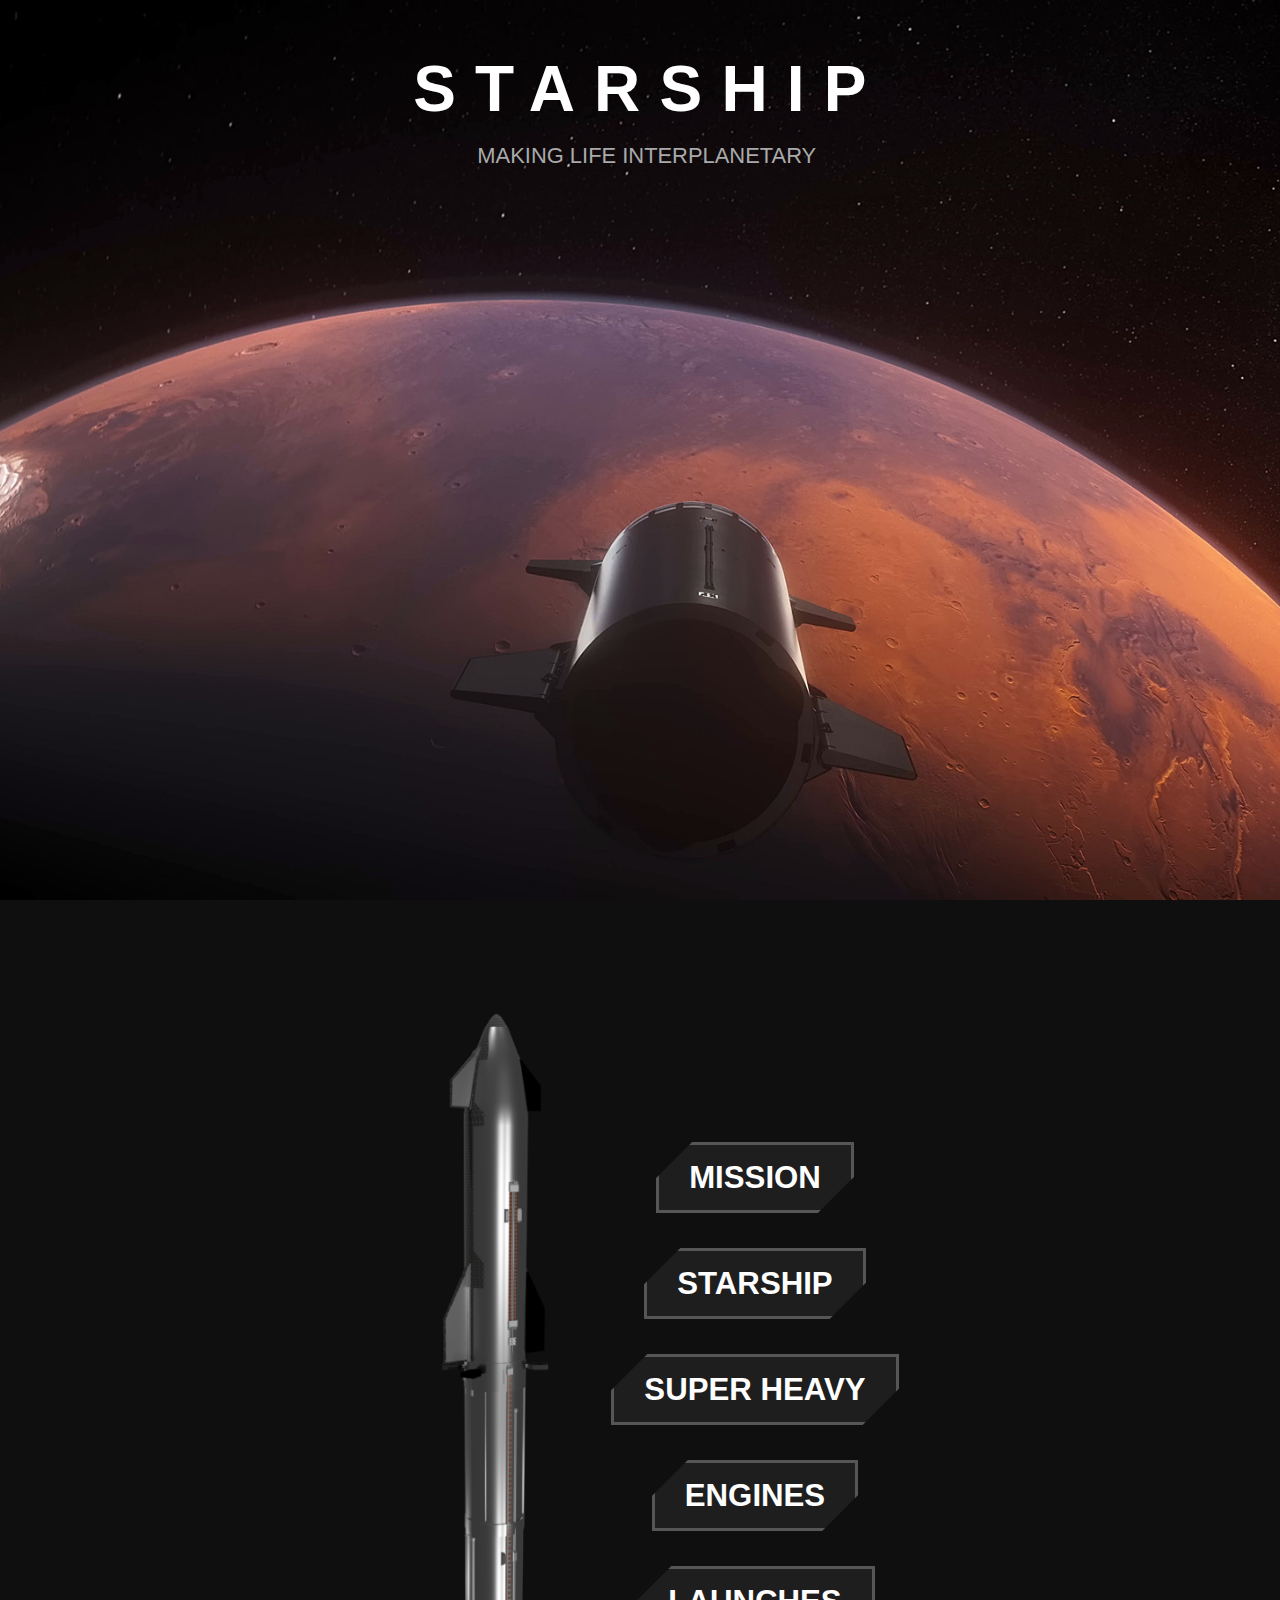
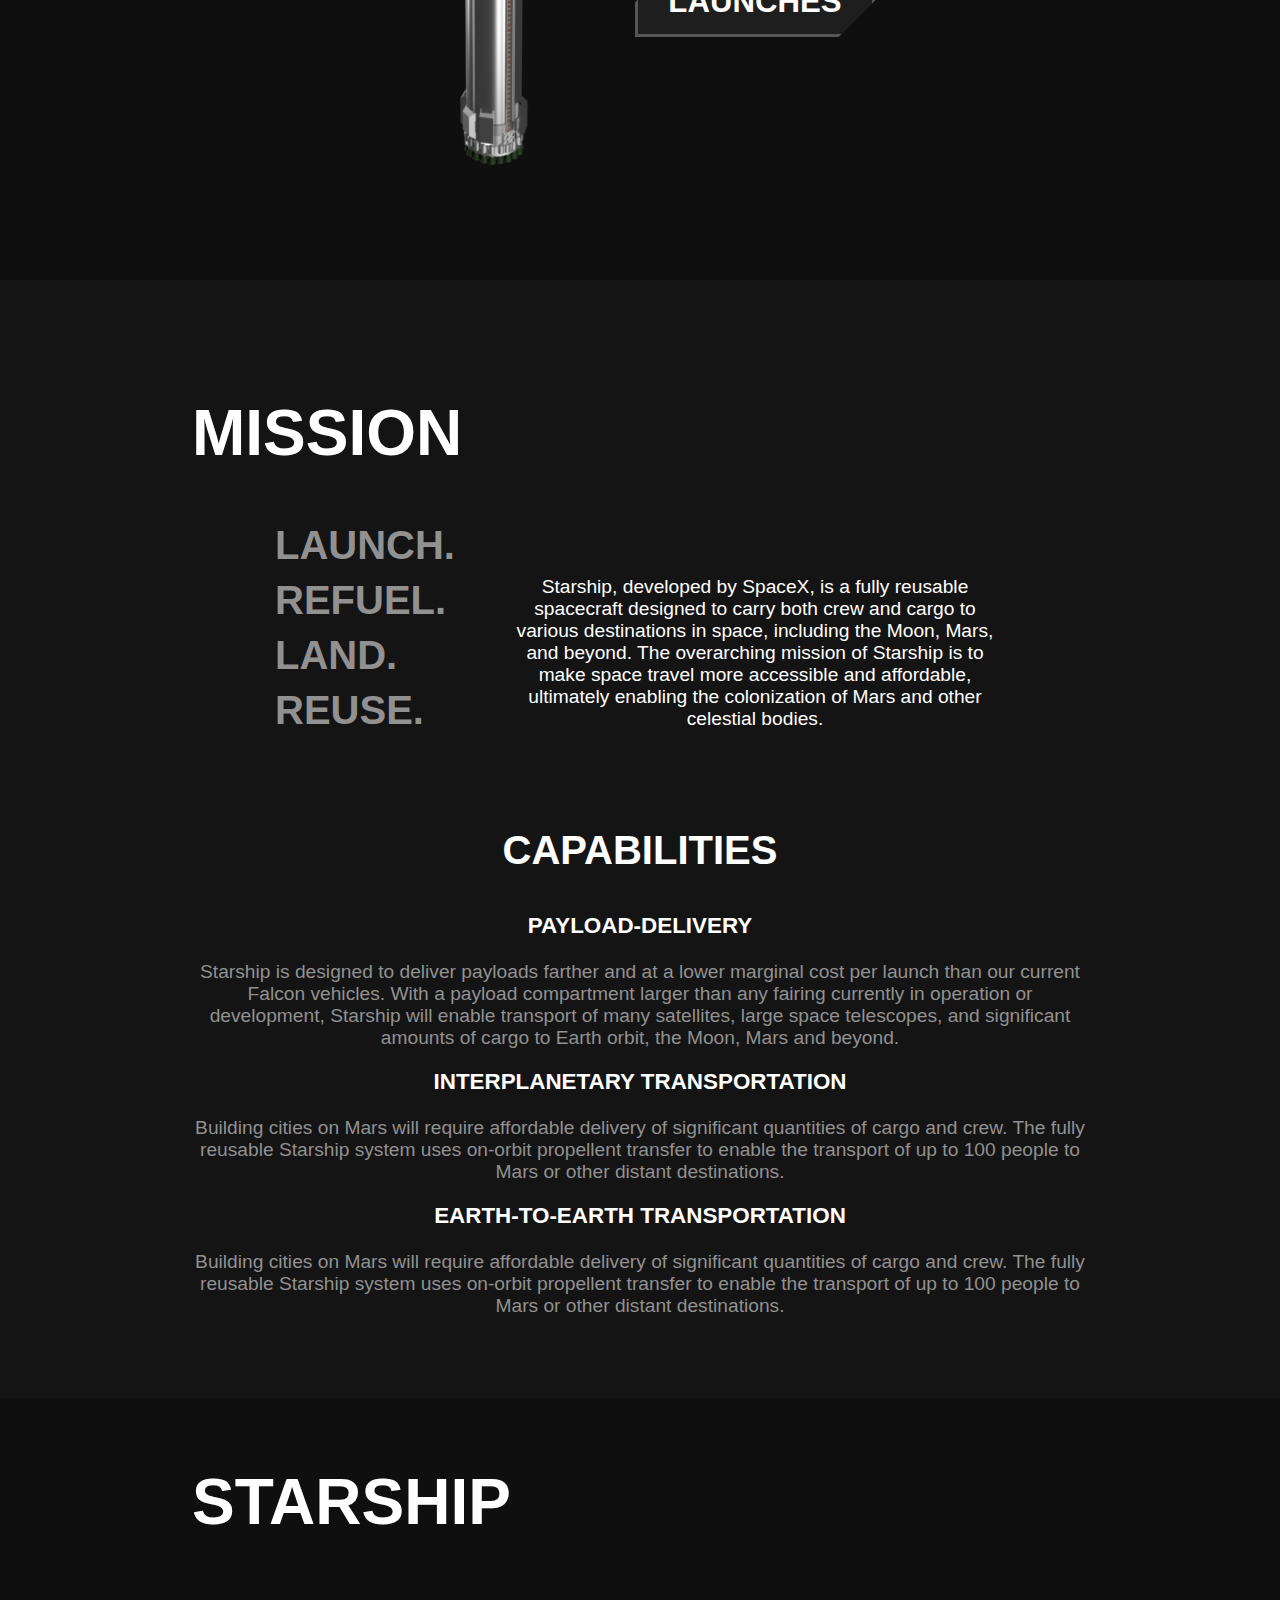
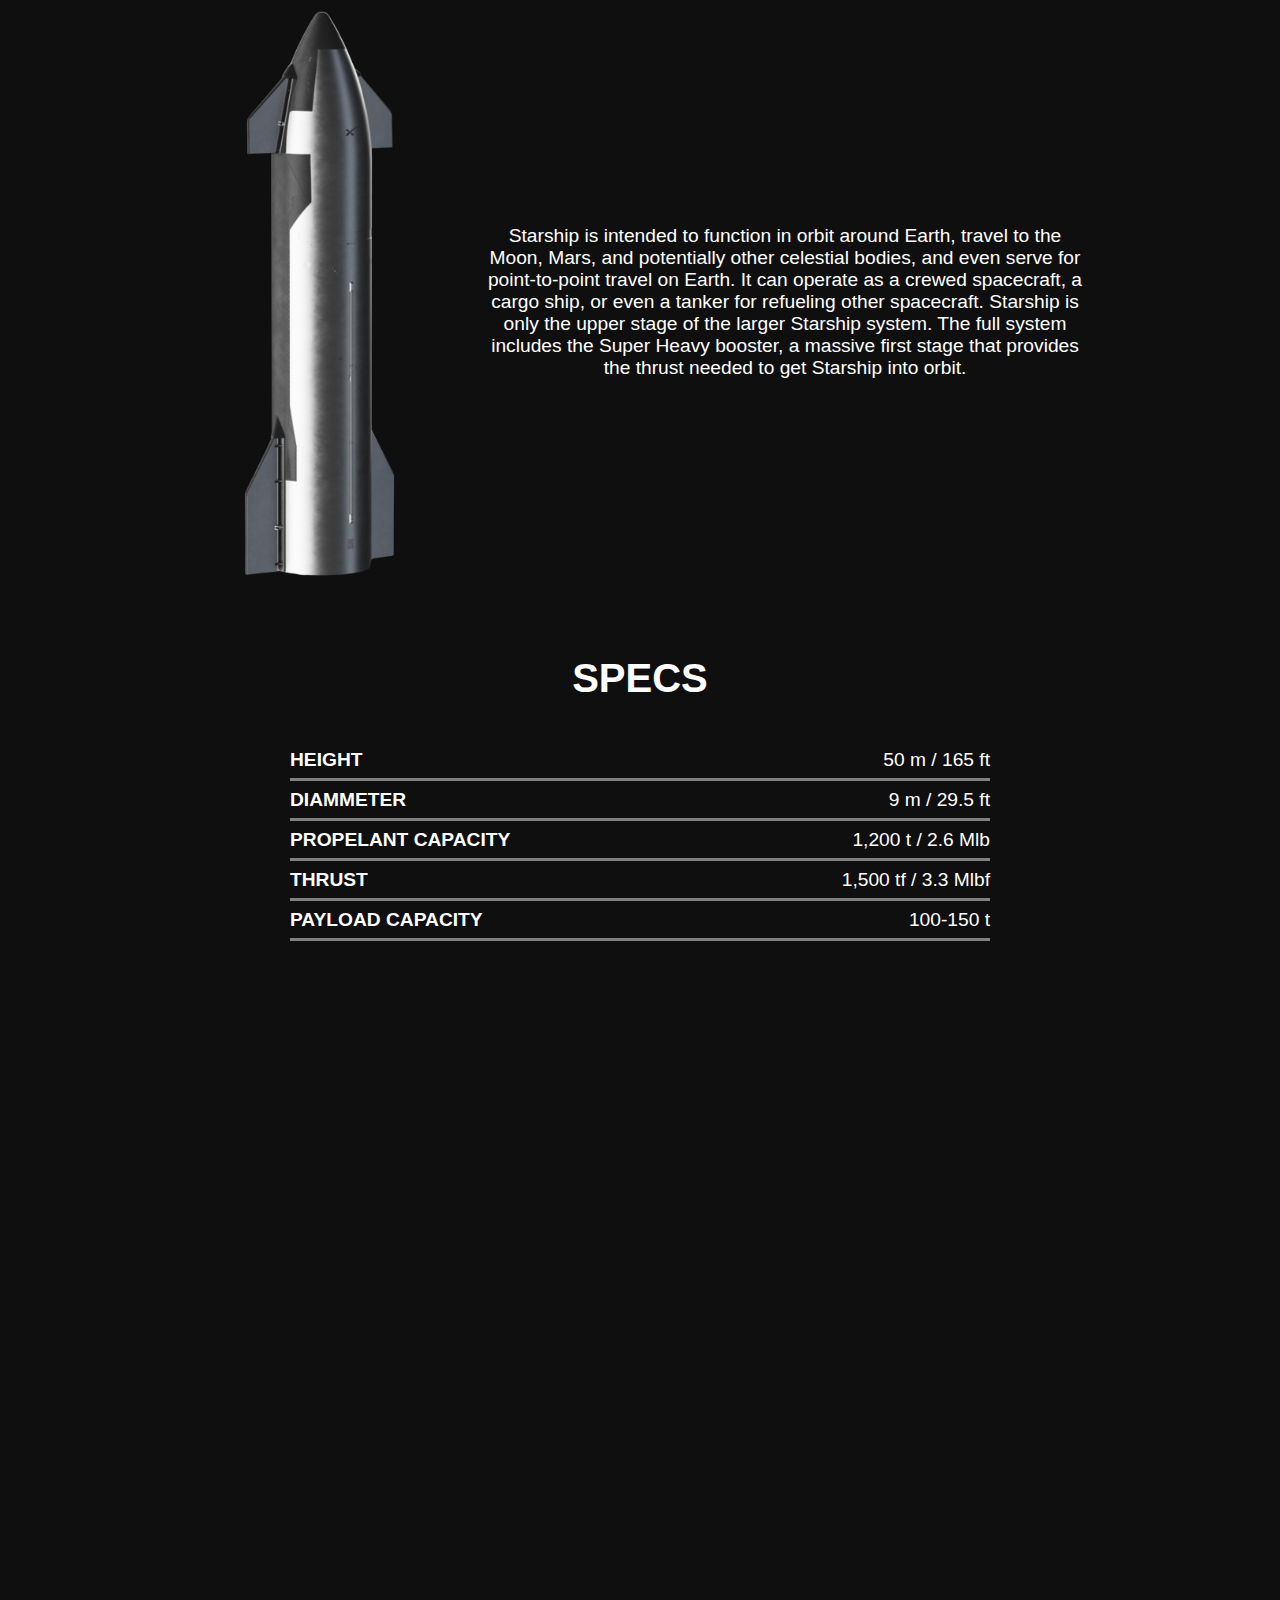
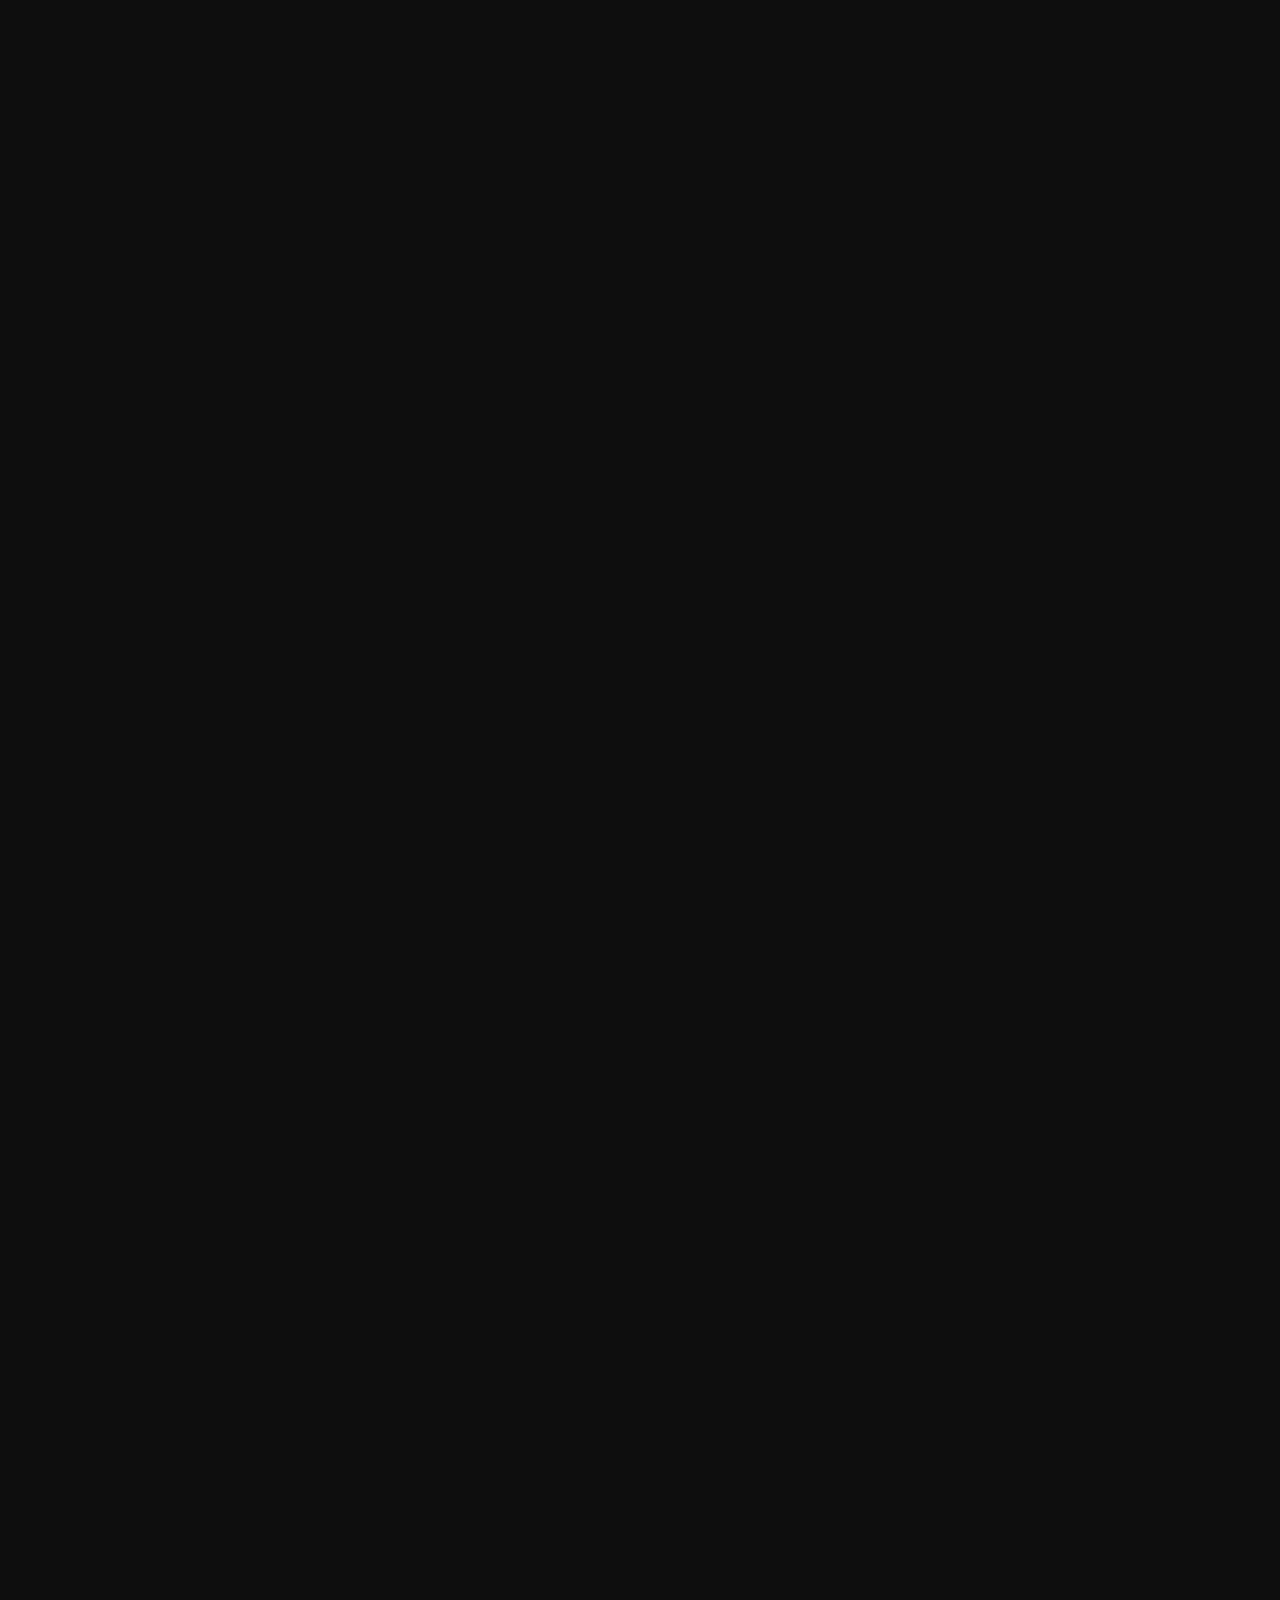
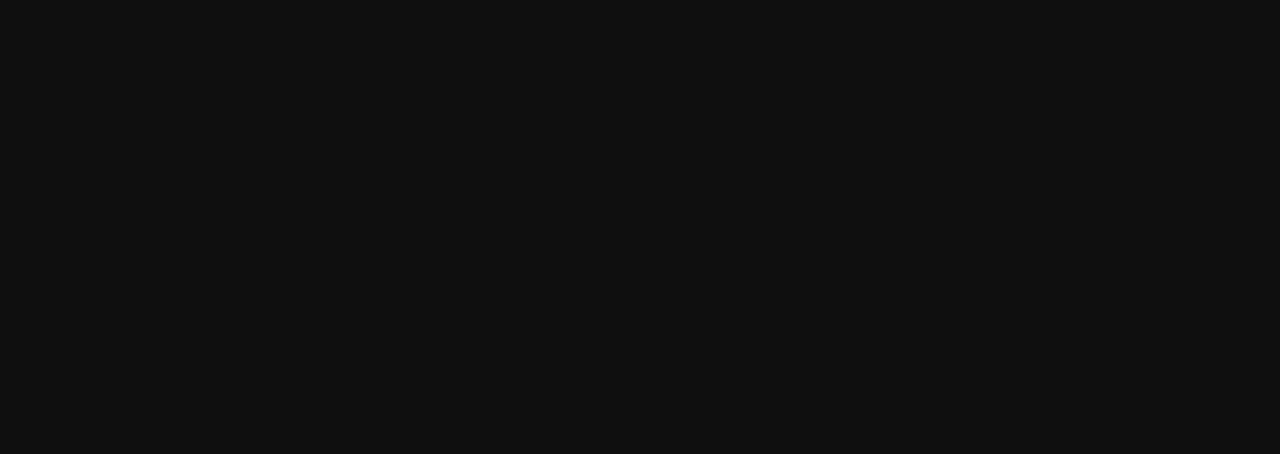
==== commit 32d6de5c: "finished styling spec table, made website more responsive setting a min-width to starship text so it" ====
--- a/FCC 3 - STARSHIP Technical Documentation Page/index.html
+++ b/FCC 3 - STARSHIP Technical Documentation Page/index.html
@@ -74,8 +74,10 @@
               <h2 class="giant-bold">STARSHIP</h2>
                 <div class="starship-content-wrapper">
                   <img src="img/starship2.png"></img>
-                  <p>Starship is intended to function in orbit around Earth, travel to the Moon, Mars, and potentially other celestial bodies, and even serve for point-to-point travel on Earth. It can operate as a crewed spacecraft, a cargo ship, or even a tanker for refueling other spacecraft.
-                    Starship is only the upper stage of the larger Starship system. The full system includes the Super Heavy booster, a massive first stage that provides the thrust needed to get Starship into orbit.</p>
+                  <div class="starship-text-wrapper">
+                    <p>Starship is intended to function in orbit around Earth, travel to the Moon, Mars, and potentially other celestial bodies, and even serve for point-to-point travel on Earth. It can operate as a crewed spacecraft, a cargo ship, or even a tanker for refueling other spacecraft.
+                      Starship is only the upper stage of the larger Starship system. The full system includes the Super Heavy booster, a massive first stage that provides the thrust needed to get Starship into orbit.</p>
+                  </div>
                 </div>
                 <h3 class="bigger-bold">SPECS</h3>
                 <div class="spec-sheet">
@@ -83,7 +85,7 @@
                     <tbody>
                       <tr>
                         <th>HEIGHT</th>
-                        <td>50 m/ 165 ft</td>
+                        <td>50 m / 165 ft</td>
                       </tr>
                       <tr>
                         <th>DIAMMETER</th>
--- a/FCC 3 - STARSHIP Technical Documentation Page/styles.css
+++ b/FCC 3 - STARSHIP Technical Documentation Page/styles.css
@@ -75,7 +75,7 @@
   align-items: center;
   width: 100%;
   background-color: #0F0F0F;
-  height: 100vh;
+  height: 980px;
 }
 
 nav img {
@@ -259,6 +259,30 @@
   justify-content: center;
   flex-wrap: wrap;
 }
+
+.starship-text-wrapper {
+  min-width: 300px;
+}
+
+table {
+  margin: 0 auto;
+  max-width: 400px;
+  min-width: 200px;
+  border-collapse: collapse;
+  font-size: 1rem;
+}
+tr {
+  border-bottom: 3px solid grey;
+}
+th {
+  text-align: left;
+  padding: 7.5px 0;
+}
+td {
+  text-align: right;
+  padding: 7.5px 0;
+}
+
 @media (min-width: 1400px) {
   .header-text {
       top: unset;
@@ -324,6 +348,11 @@
   .starship-content-wrapper {
     flex-wrap: nowrap;
   }
+  table {
+    max-width: 750px;
+    width: 100%;
+    font-size: 1.4rem;
+  }
 }
 
 @media (max-width: 1400px) and (min-width: 600px) {
@@ -385,4 +414,9 @@
   .starship-content-wrapper {
     flex-wrap: nowrap;
   }
-}
+  table {
+    max-width: 700px;
+    width: 100%;
+    font-size: 1.2rem;
+  }
+}
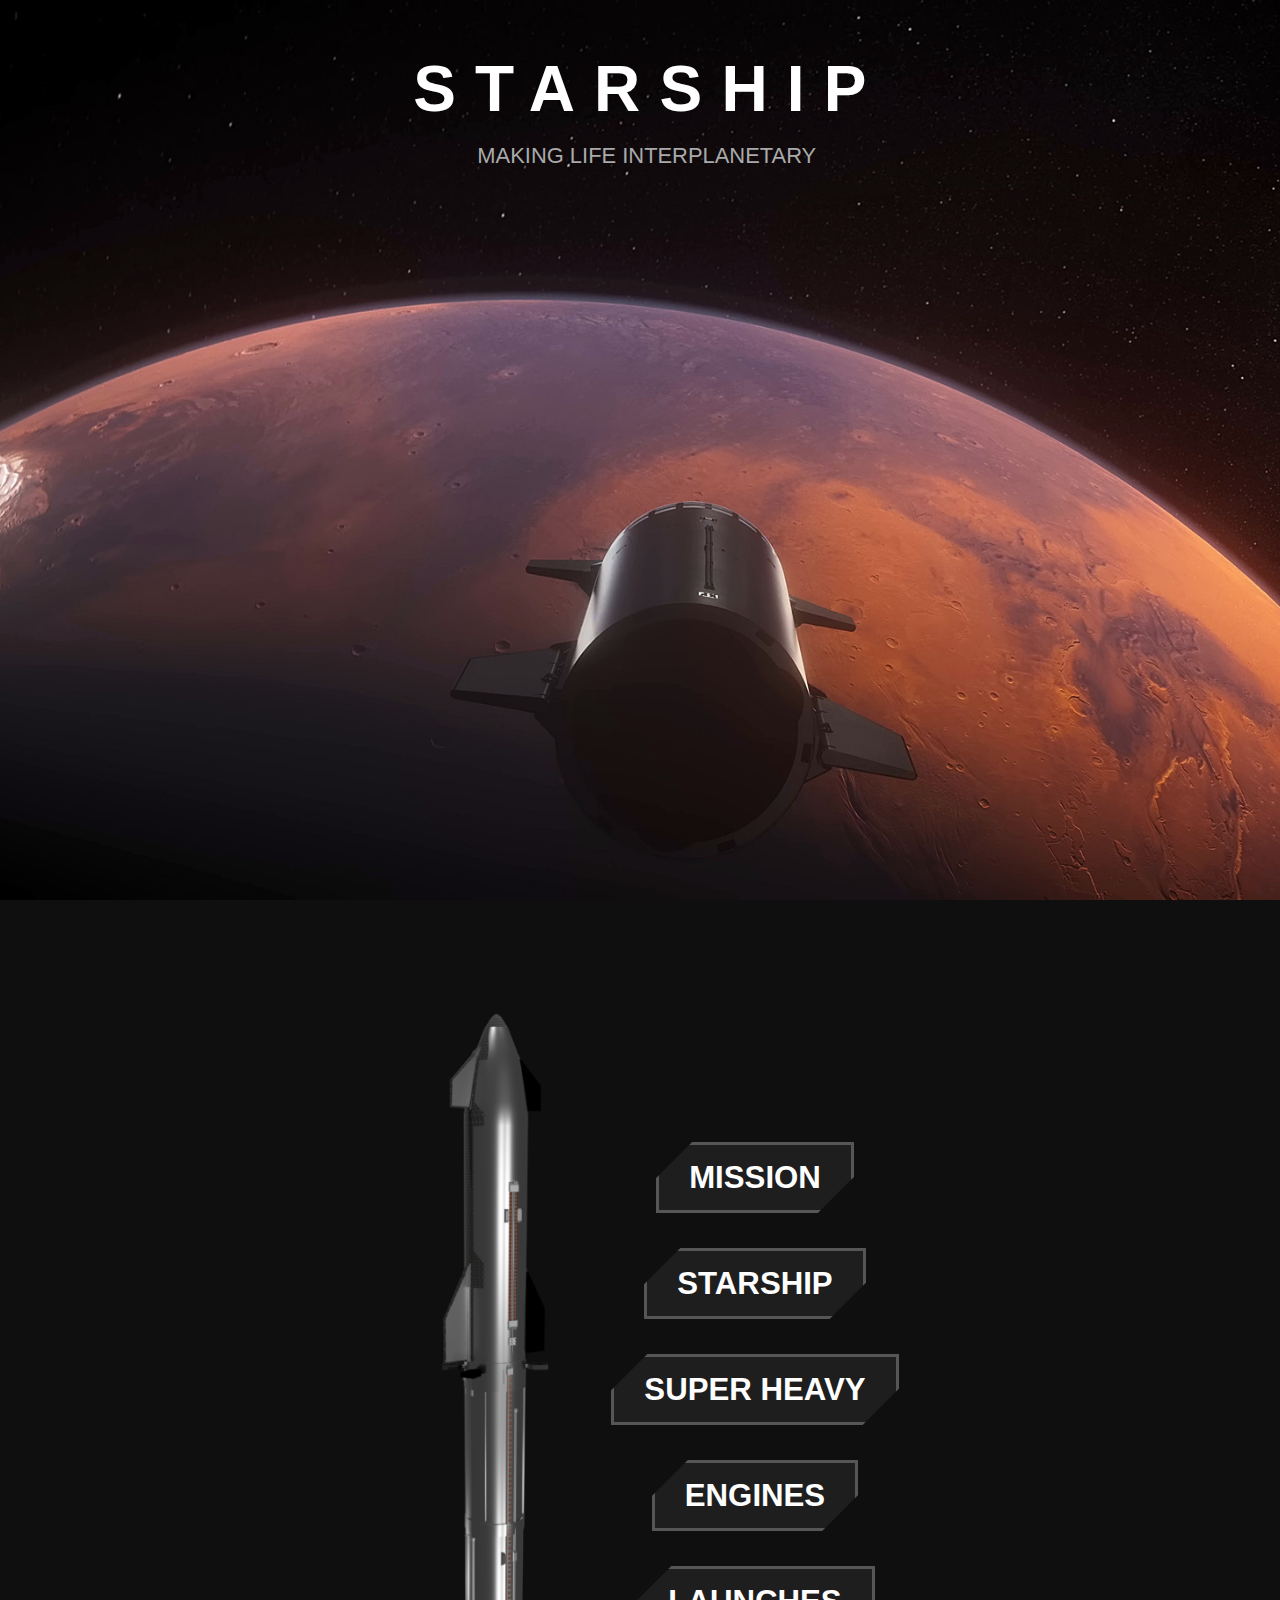
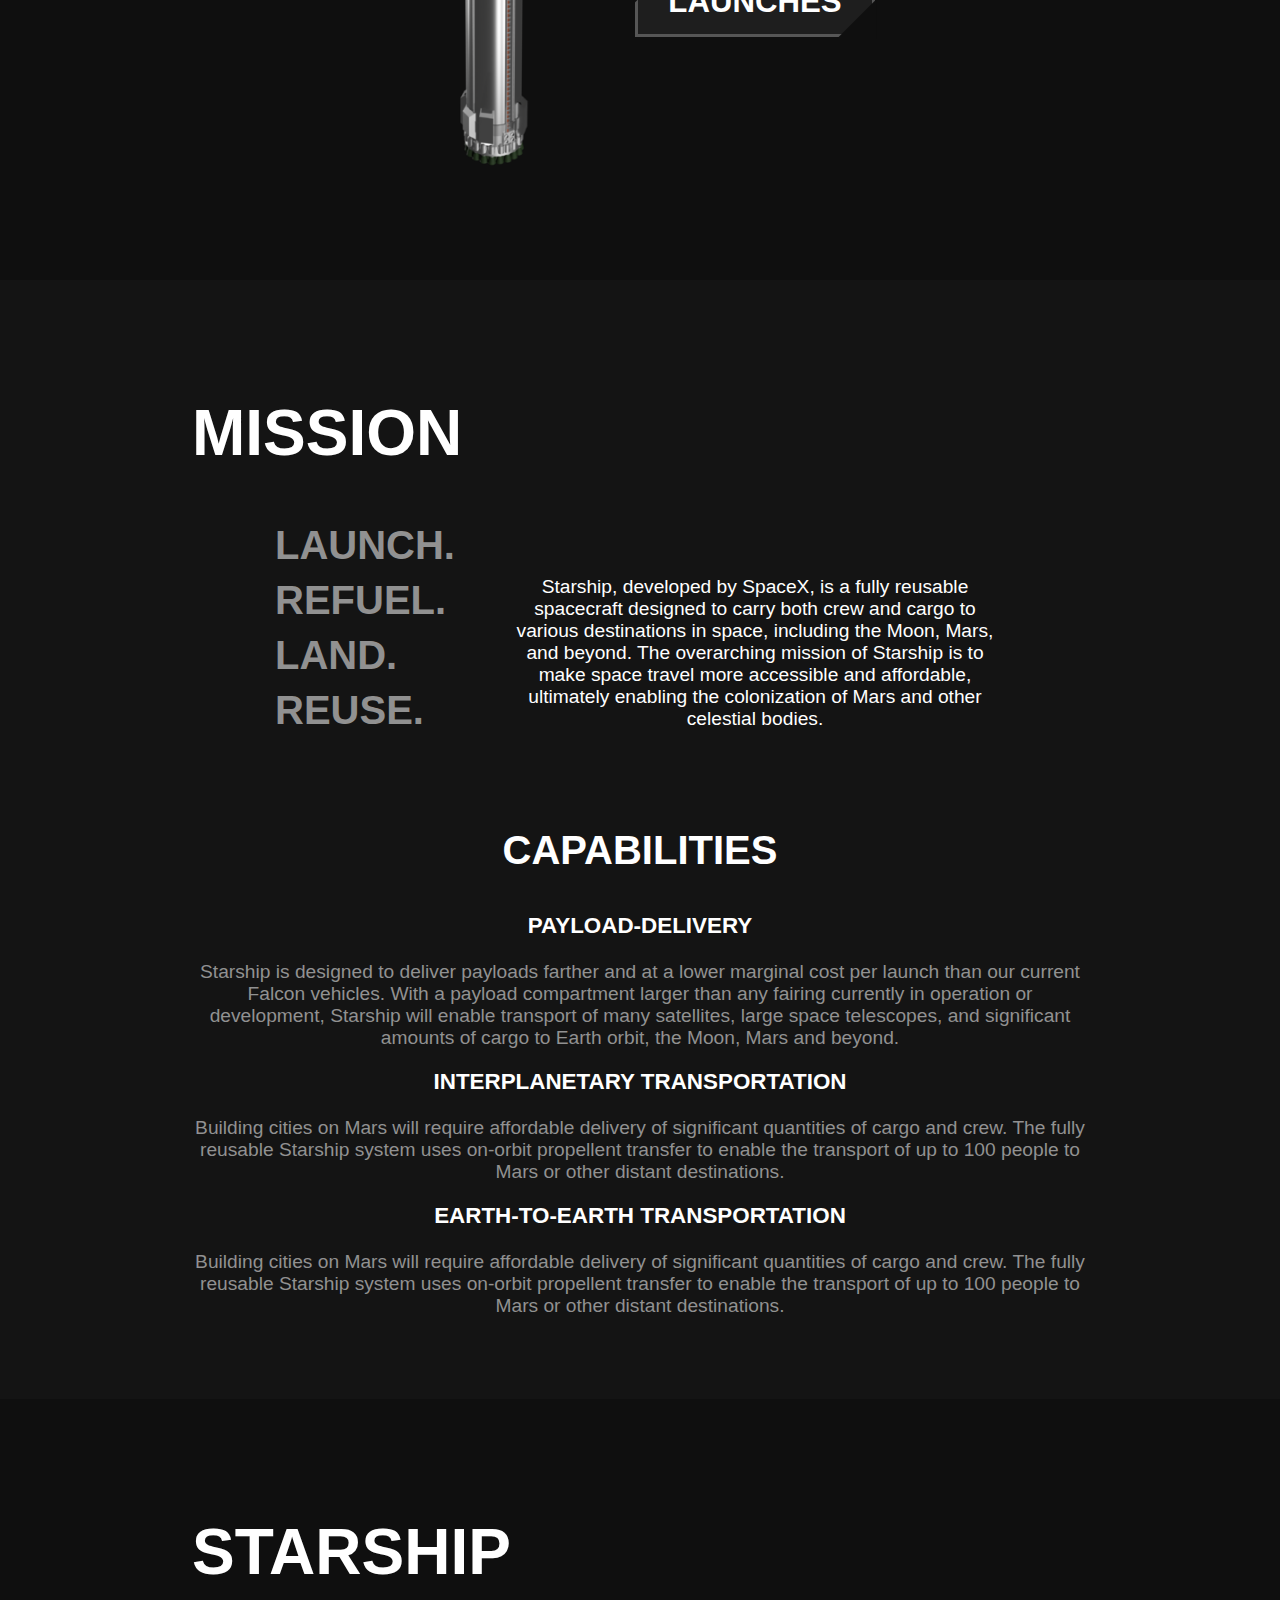
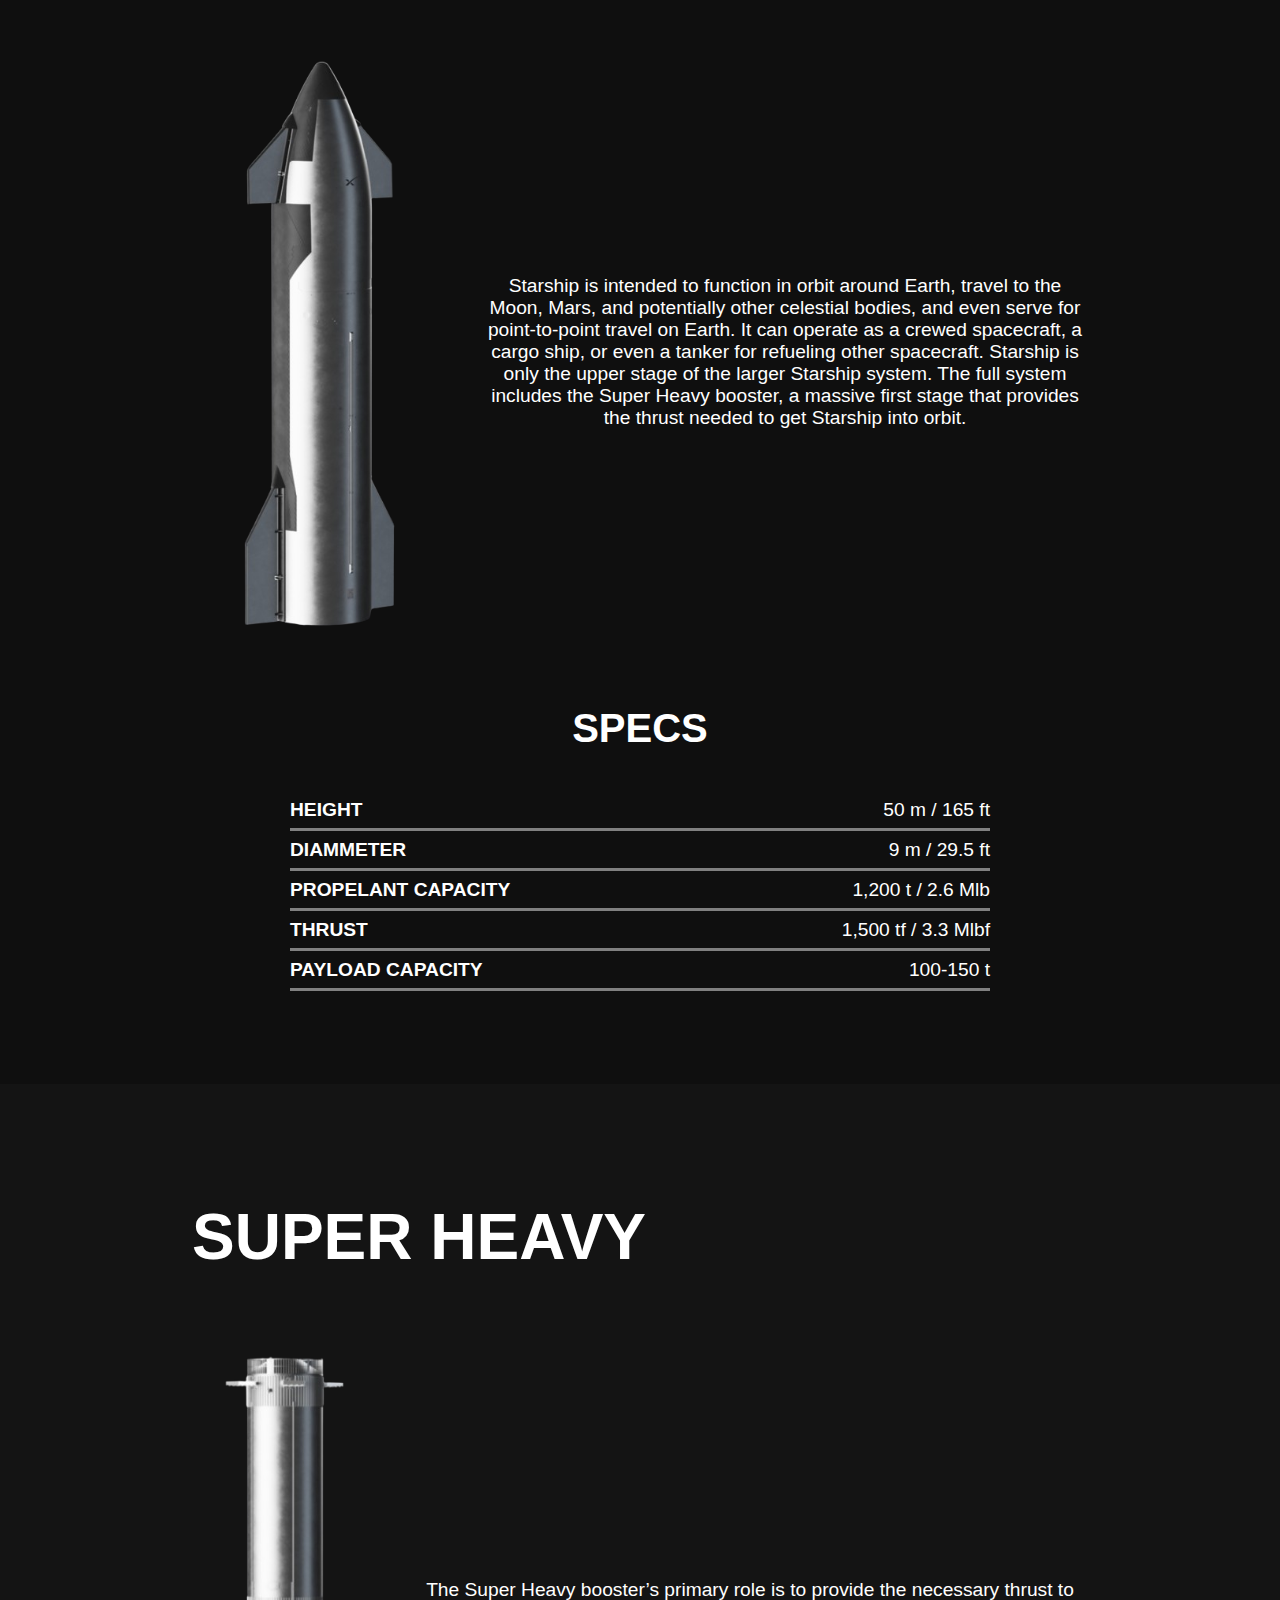
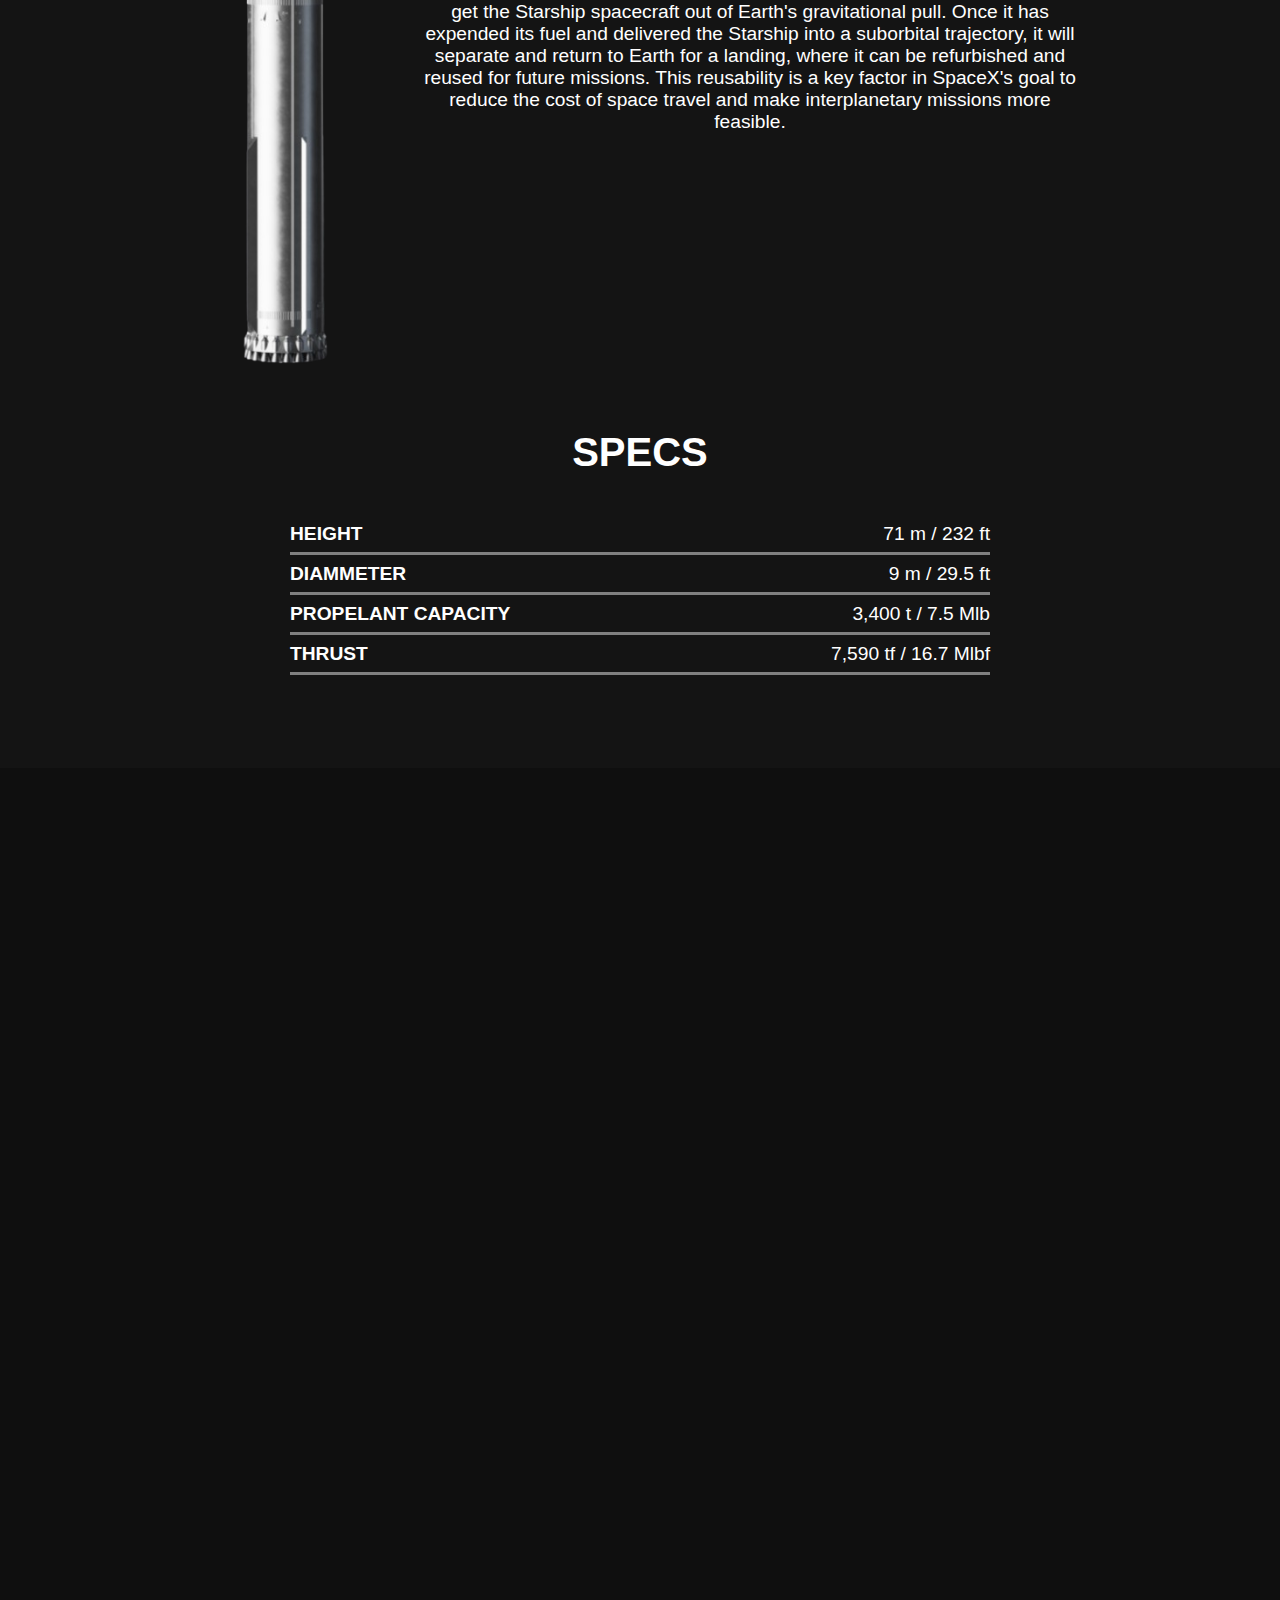
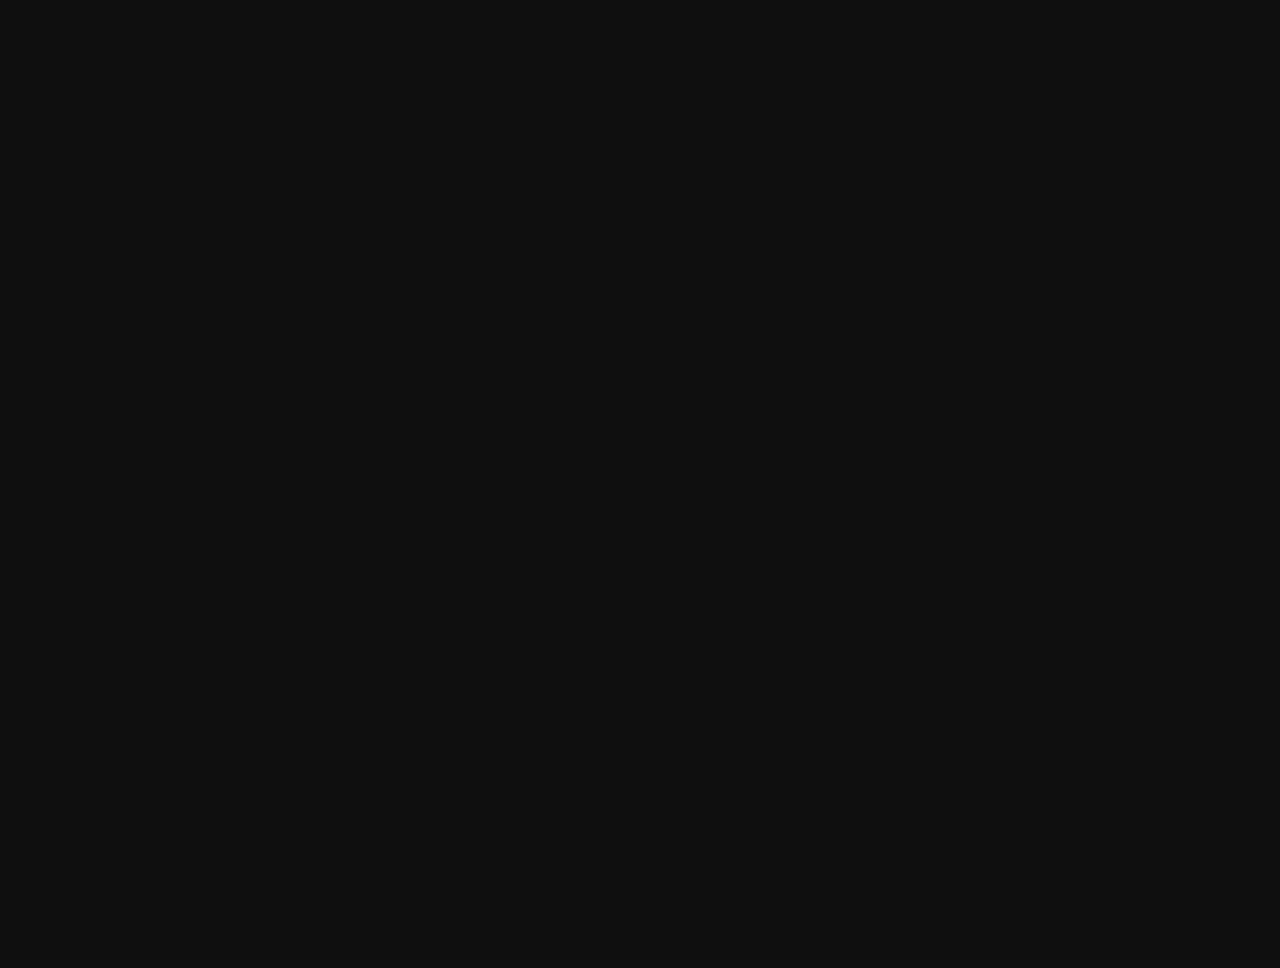
==== commit 0871a7a8: "added super heavy section" ====
--- a/FCC 3 - STARSHIP Technical Documentation Page/index.html
+++ b/FCC 3 - STARSHIP Technical Documentation Page/index.html
@@ -108,7 +108,40 @@
                 </div>
             </div>
           </section>
-          <section class="main-section" id="super-heavy"></section>
+          <section class="main-section" id="super-heavy">
+            <div class="super-heavy-container">
+              <h2 class="giant-bold">SUPER HEAVY</h2>
+              <div class="super-heavy-content-wrapper">
+                <img src="img/super heavy.png"></img>
+                <div class="super-heavy-text-wrapper">
+                  <p>The Super Heavy booster’s primary role is to provide the necessary thrust to get the Starship spacecraft out of Earth's gravitational pull. Once it has expended its fuel and delivered the Starship into a suborbital trajectory, it will separate and return to Earth for a landing, where it can be refurbished and reused for future missions. This reusability is a key factor in SpaceX's goal to reduce the cost of space travel and make interplanetary missions more feasible.</p>
+                </div>
+              </div>
+              <h3 class="bigger-bold">SPECS</h3>
+                <div class="spec-sheet">
+                  <table>
+                    <tbody>
+                      <tr>
+                        <th>HEIGHT</th>
+                        <td>71 m / 232 ft</td>
+                      </tr>
+                      <tr>
+                        <th>DIAMMETER</th>
+                        <td>9 m / 29.5 ft</td>
+                      </tr>
+                      <tr>
+                        <th>PROPELANT CAPACITY</th>
+                        <td>3,400 t / 7.5 Mlb</td>
+                      </tr>
+                      <tr>
+                        <th>THRUST</th>
+                        <td>7,590 tf / 16.7 Mlbf</td>
+                      </tr>
+                    </tbody>
+                  </table>
+                </div>
+            </div>
+          </section>
           <section class="main-section" id="engines"></section>
           <section class="main-section" id="launches"></section>
         </main>
--- a/FCC 3 - STARSHIP Technical Documentation Page/styles.css
+++ b/FCC 3 - STARSHIP Technical Documentation Page/styles.css
@@ -158,6 +158,7 @@
 #mission {
   background-color: #141414;
   height: auto;
+  width: 100%;
   padding: 50px 0;
 }
 
@@ -226,6 +227,8 @@
   background-color:#0F0F0F;
   height: auto; 
   width: 100%;
+  padding-top: 50px;
+  padding-bottom: 80px;
 }
 .starship-container {
   width: 70vw;
@@ -283,6 +286,47 @@
   padding: 7.5px 0;
 }
 
+/*SUPER HEAVY*/
+
+#super-heavy {
+  width: 100%;
+  height: auto;
+  background-color:#141414;
+  padding-top: 50px;
+  padding-bottom: 80px;
+}
+.super-heavy-container {
+  width: 70vw;
+  max-width: 900px;
+  min-width: 200px;
+  margin: 0 auto;
+  color: #fff;
+  padding-bottom: 10px;
+  padding: 1%;
+}
+
+.super-heavy-content-wrapper {
+  margin: 5% 0;
+  display: flex; 
+  flex-direction: row;
+  align-items: center;
+  justify-content: center;
+  flex-wrap: wrap;
+}
+.super-heavy-text-wrapper {
+  min-width:200px;
+}
+
+.super-heavy-container p {
+  text-align: center;
+  font-size: 1.1rem;
+}
+
+
+.super-heavy-container img {
+  width: 150px;
+  height: auto;
+}
 @media (min-width: 1400px) {
   .header-text {
       top: unset;
@@ -353,6 +397,17 @@
     width: 100%;
     font-size: 1.4rem;
   }
+  .super-heavy-container img {
+    width: 190px;
+    height: auto;
+  }
+  .super-heavy-content-wrapper {
+    flex-wrap: nowrap;
+  }
+  .super-heavy-container p {
+    margin-left: 100px;
+    font-size: 1.5rem;
+  }
 }
 
 @media (max-width: 1400px) and (min-width: 600px) {
@@ -419,4 +474,15 @@
     width: 100%;
     font-size: 1.2rem;
   }
-}
+  .super-heavy-container img {
+    width: 180px;
+    height: auto;
+  }
+  .super-heavy-content-wrapper {
+    flex-wrap: nowrap;
+  }
+  .super-heavy-container p {
+    margin-left: 40px;
+    font-size: 1.2rem;
+  }
+}
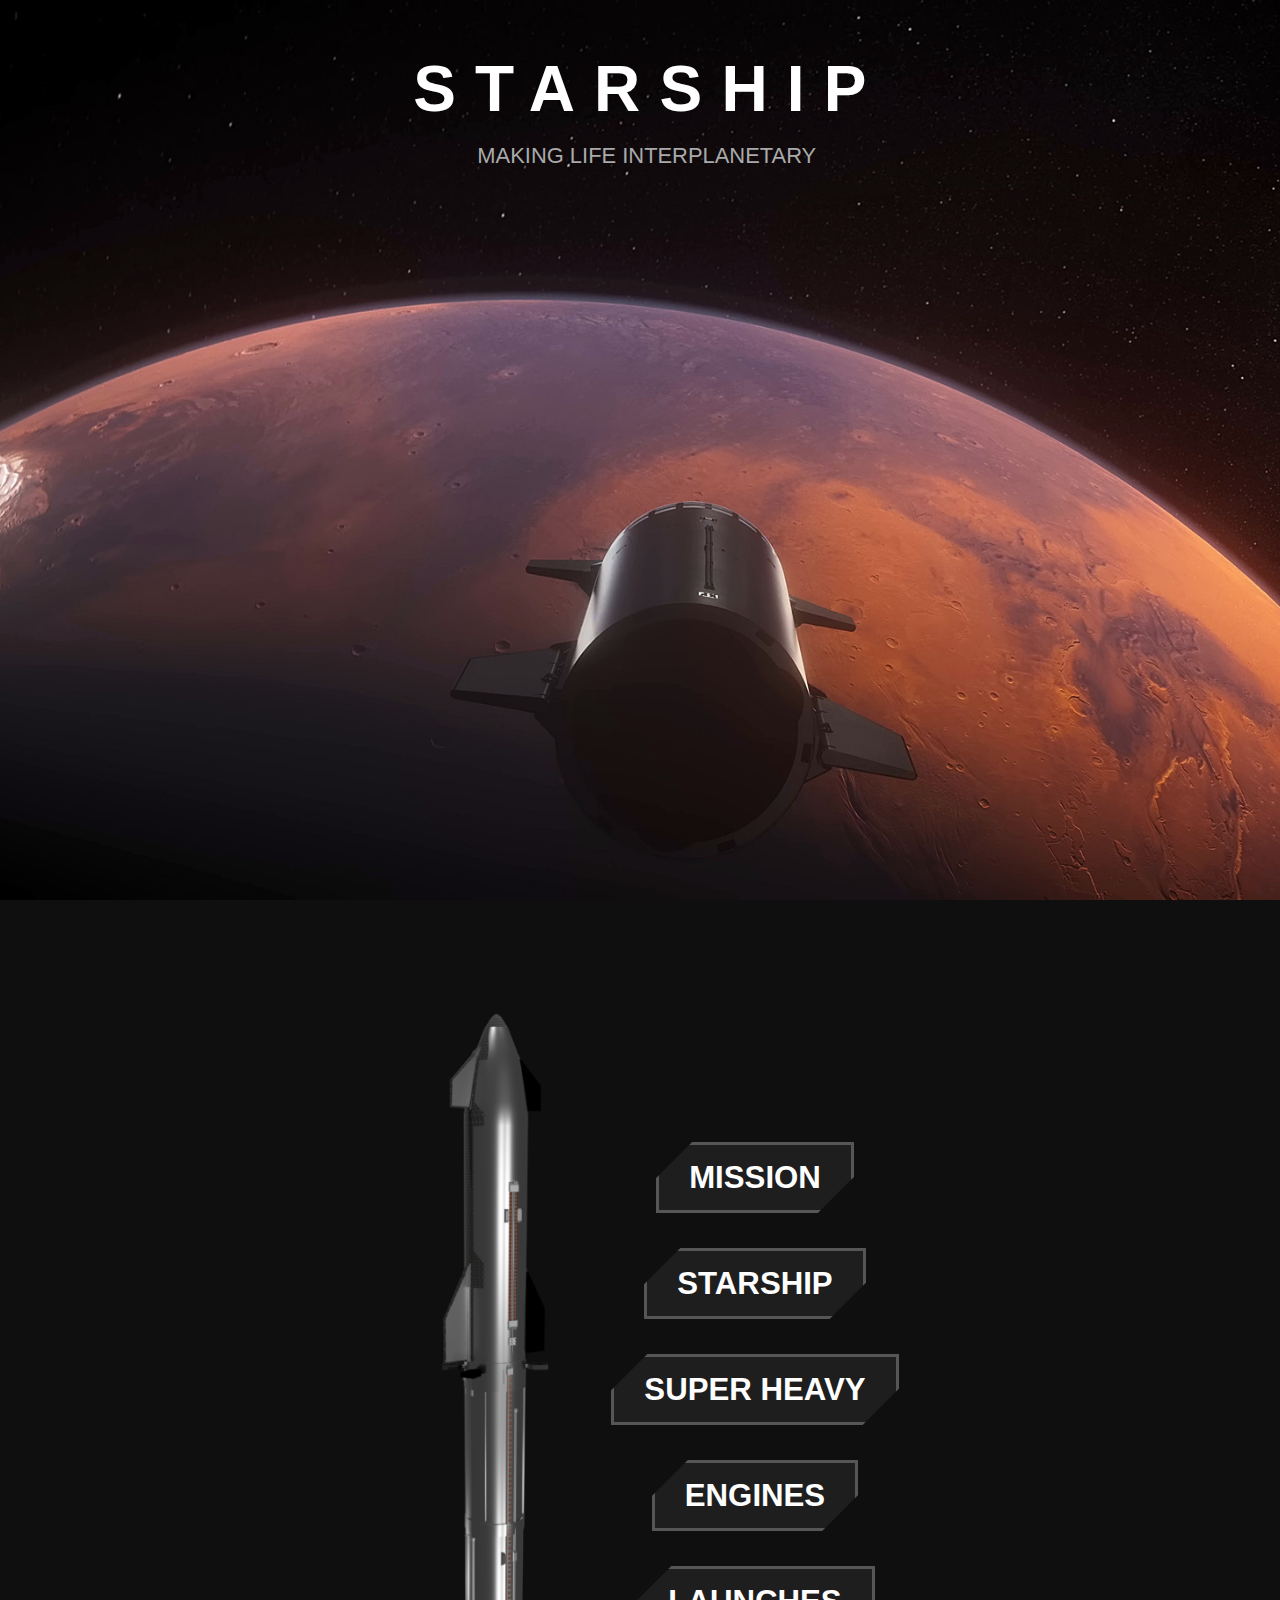
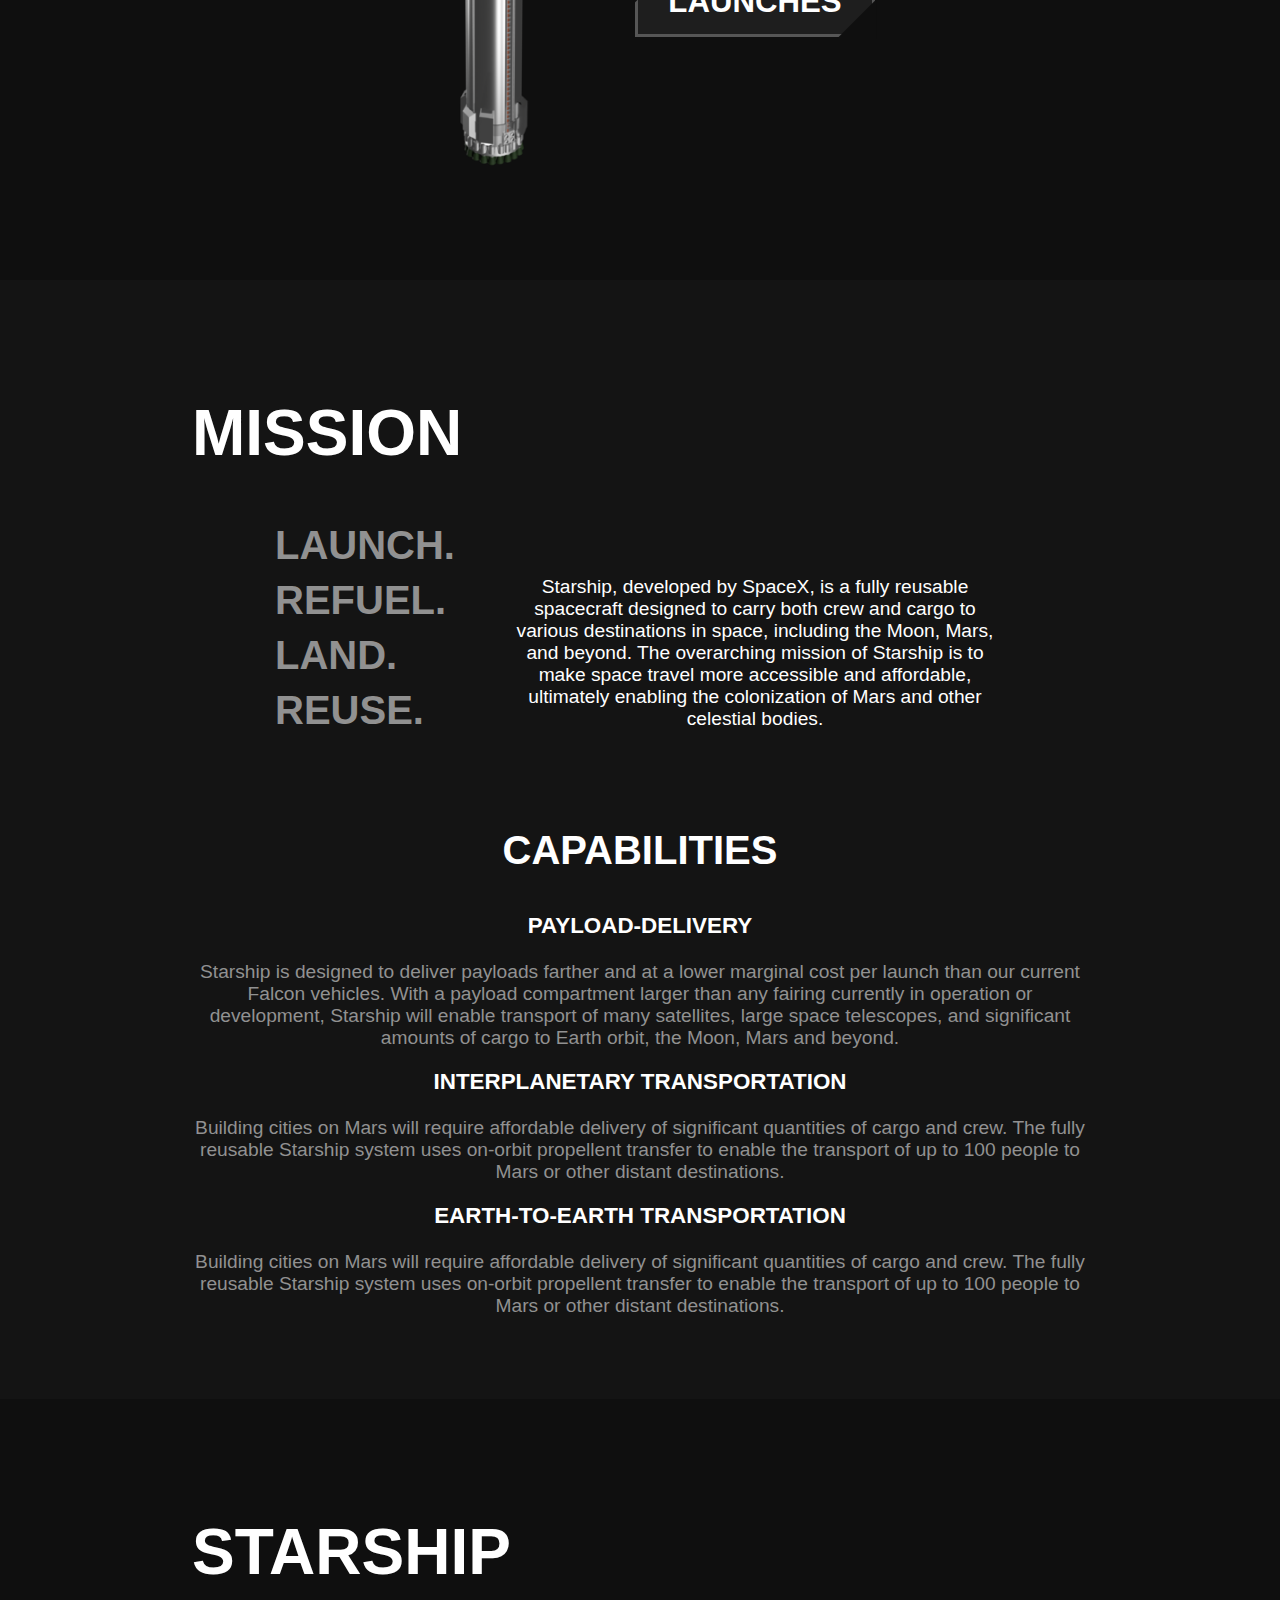
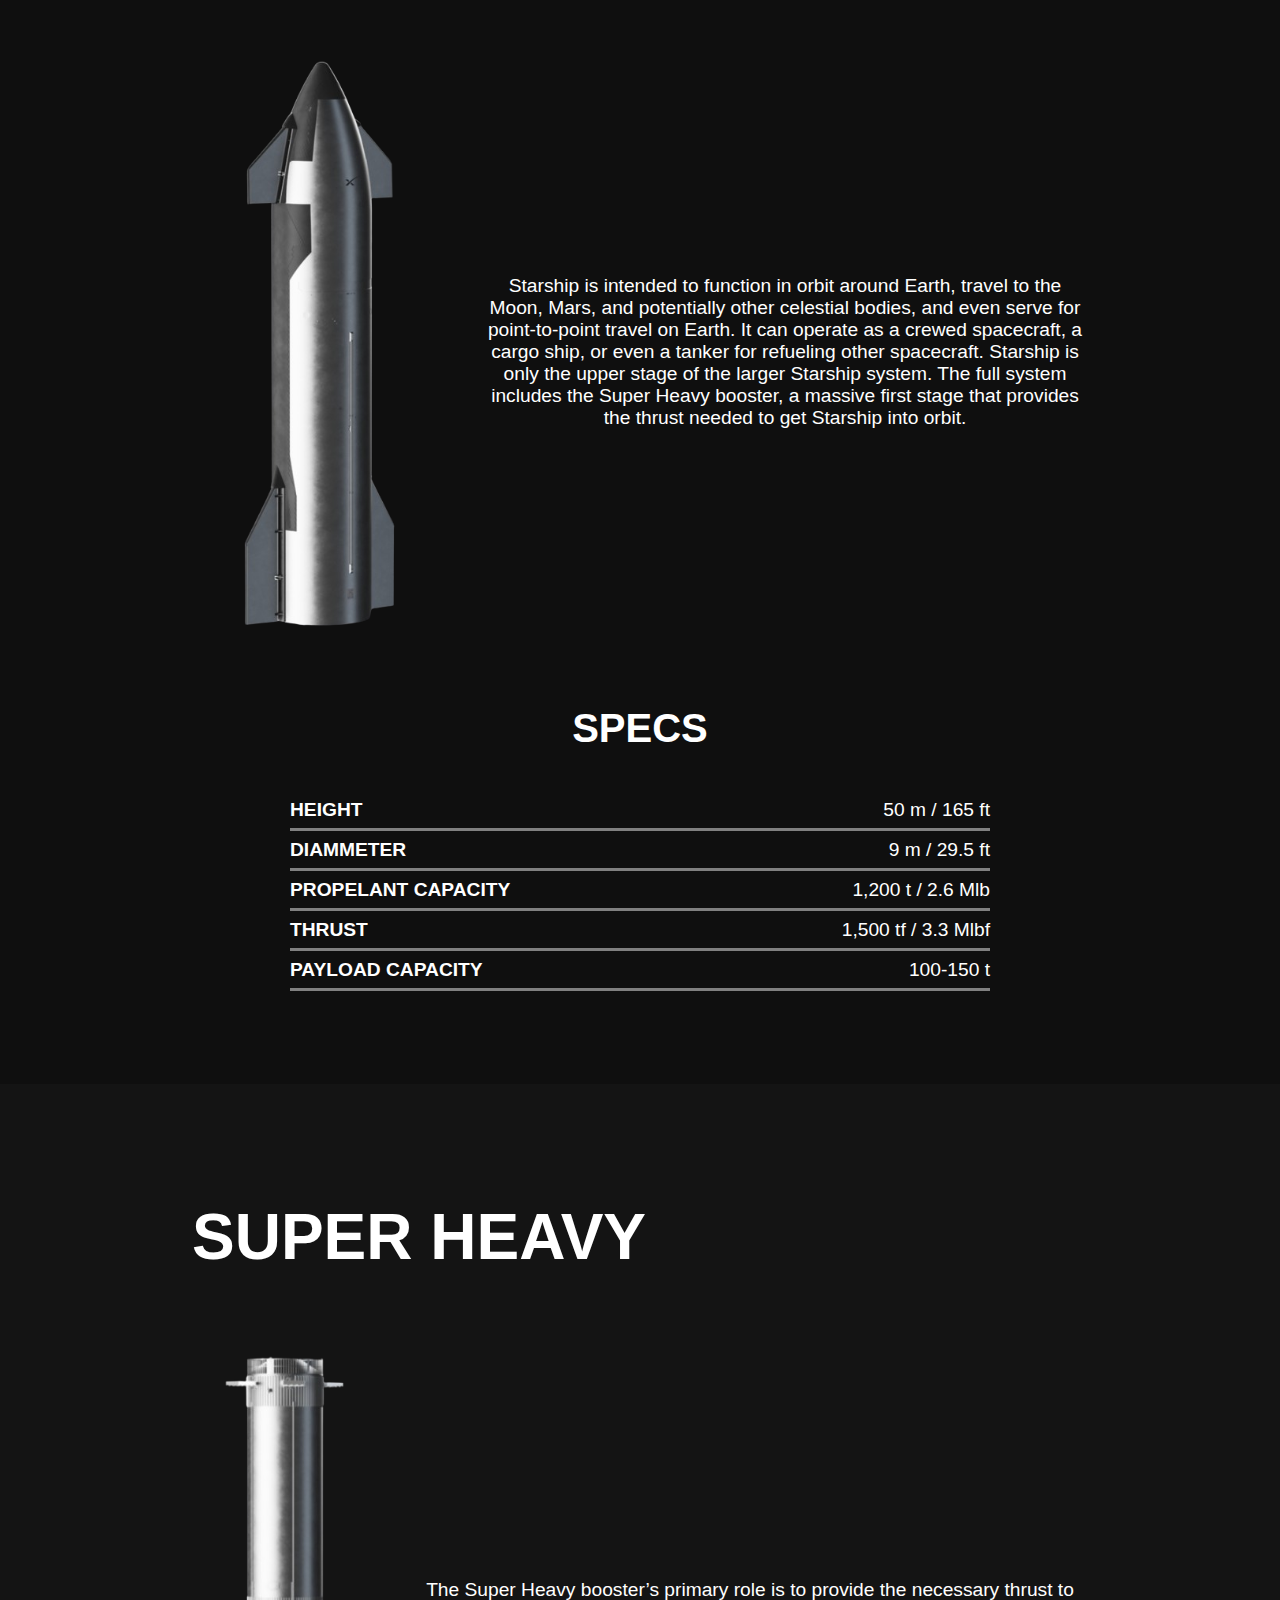
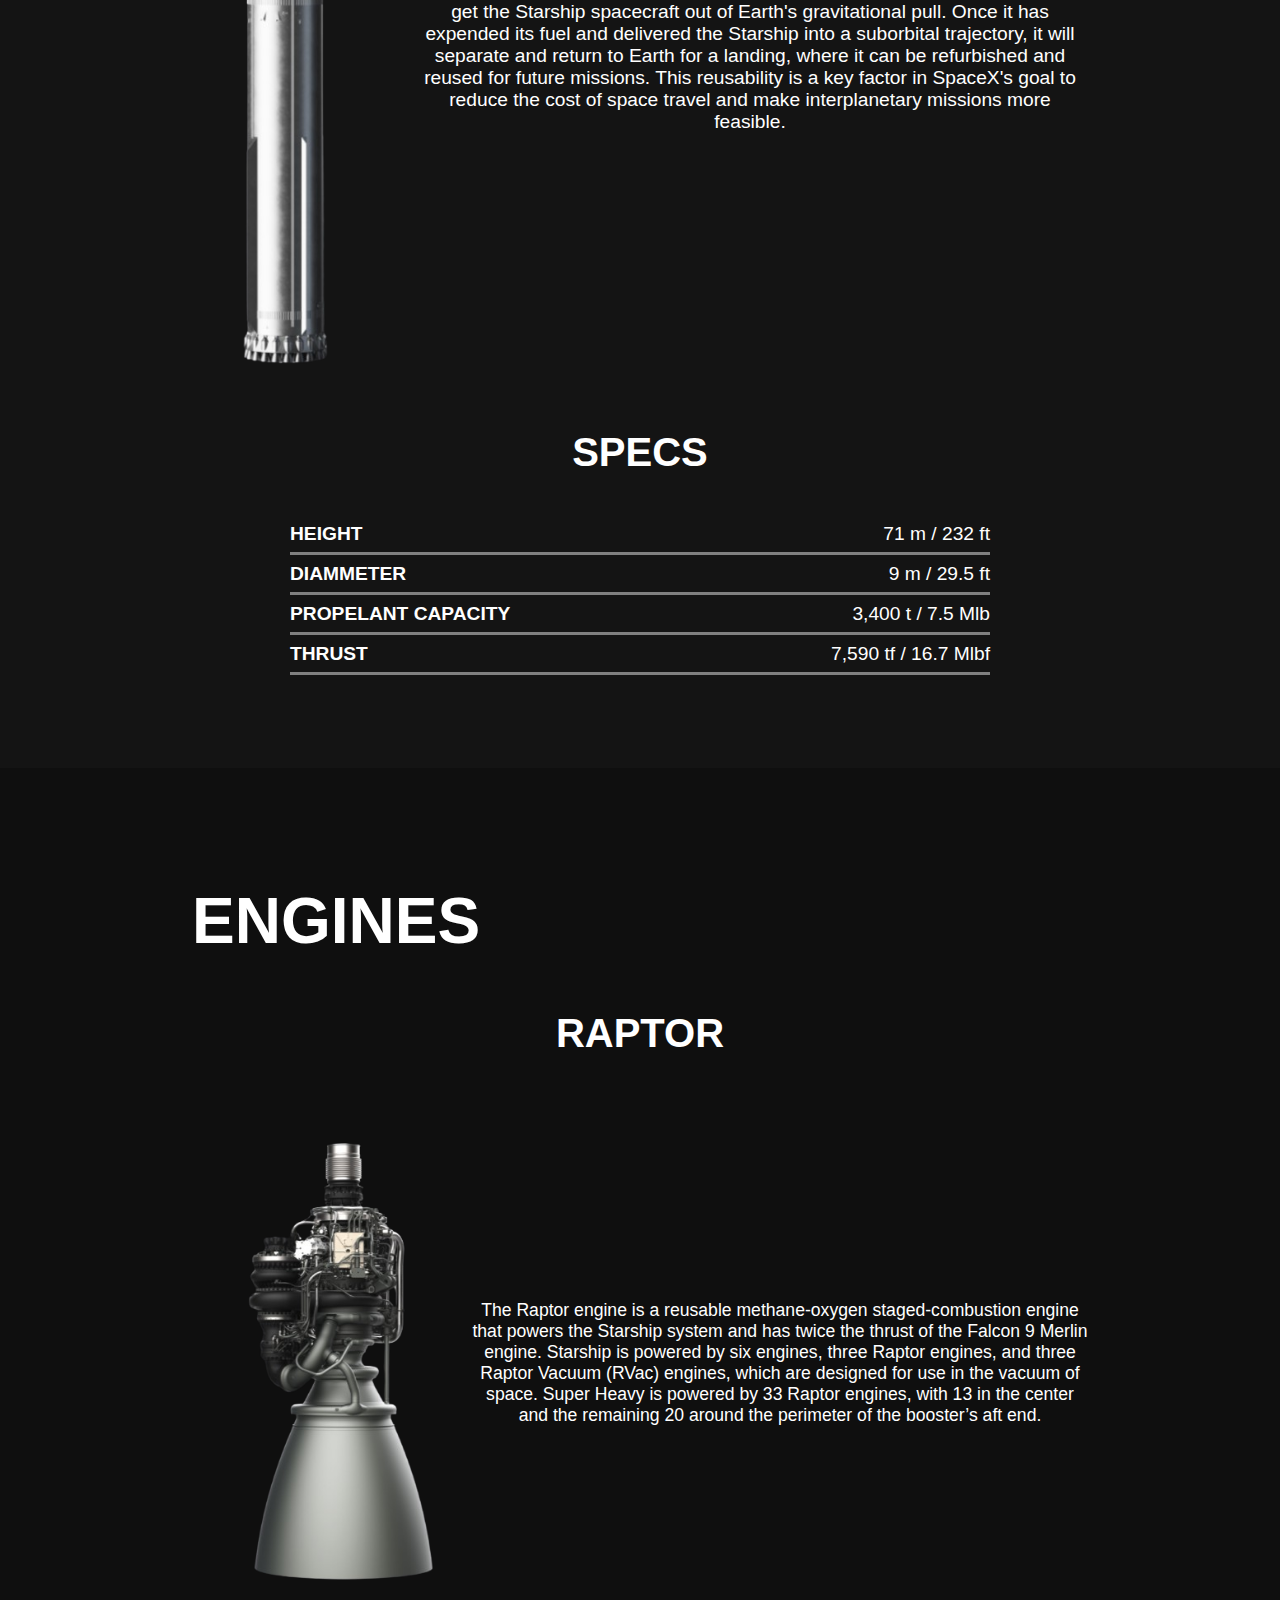
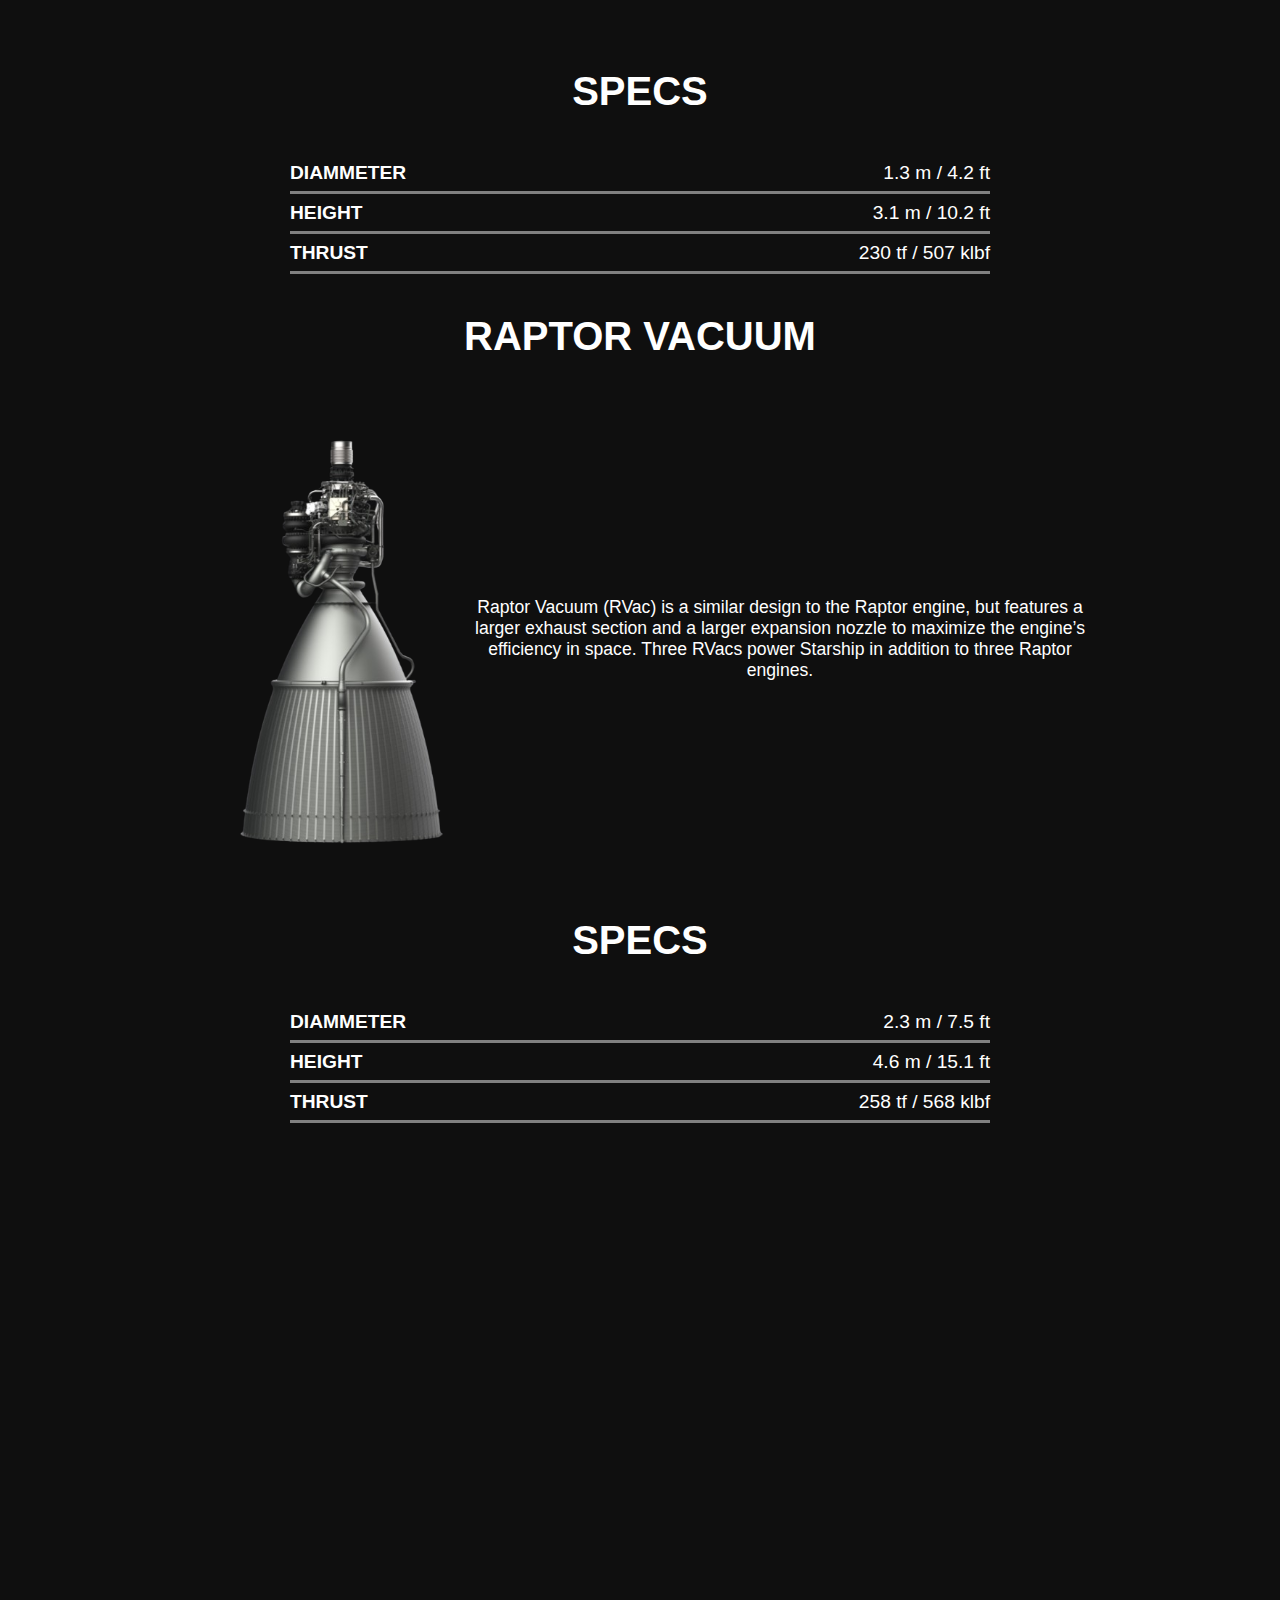
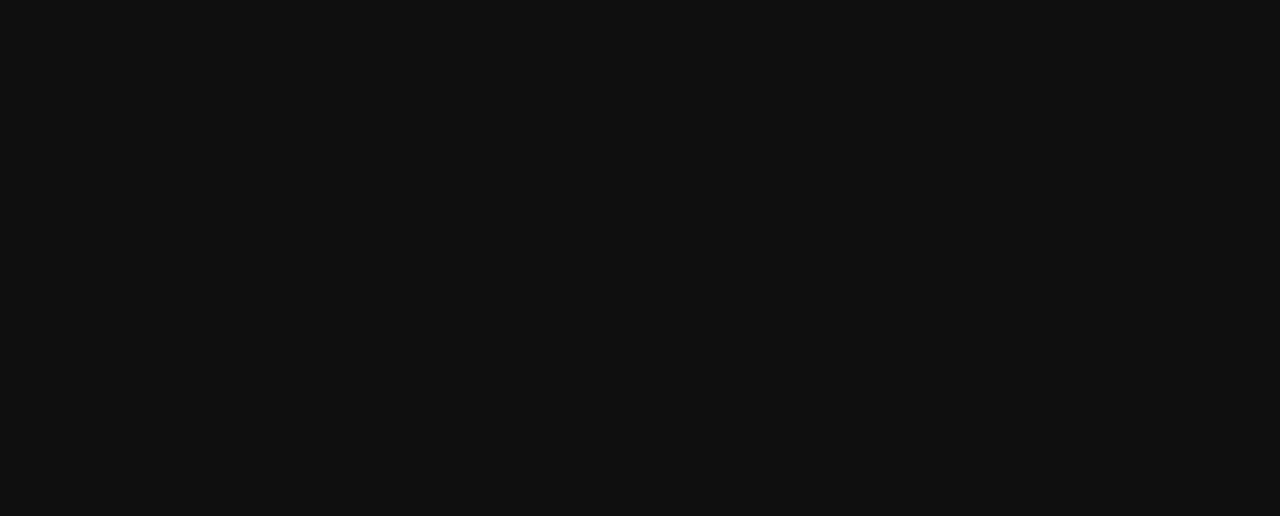
==== commit 9507f198: "added engines section with new img, p and tables and styled it" ====
--- a/FCC 3 - STARSHIP Technical Documentation Page/index.html
+++ b/FCC 3 - STARSHIP Technical Documentation Page/index.html
@@ -142,7 +142,63 @@
                 </div>
             </div>
           </section>
-          <section class="main-section" id="engines"></section>
+          <section class="main-section" id="engines">
+            <div class="engines-container">
+              <h2 class="giant-bold">ENGINES</h2>
+              <h3 class="bigger-bold">RAPTOR</h3>
+              <div class="engines-content-wrapper">
+                <img src="img/raptor.png"></img>
+                <div class="engines-text-wrapper">
+                  <p>The Raptor engine is a reusable methane-oxygen staged-combustion engine that powers the Starship system and has twice the thrust of the Falcon 9 Merlin engine. Starship is powered by six engines, three Raptor engines, and three Raptor Vacuum (RVac) engines, which are designed for use in the vacuum of space. Super Heavy is powered by 33 Raptor engines, with 13 in the center and the remaining 20 around the perimeter of the booster’s aft end.</p>
+                </div>
+              </div>
+              <h3 class="bigger-bold">SPECS</h3>
+                <div class="spec-sheet">
+                  <table>
+                    <tbody>
+                      <tr>
+                        <th>DIAMMETER</th>
+                        <td>1.3 m / 4.2 ft</td>
+                      </tr>
+                      <tr>
+                        <th>HEIGHT</th>
+                        <td>3.1 m / 10.2 ft</td>
+                      </tr>
+                      <tr>
+                        <th>THRUST</th>
+                        <td>230 tf / 507 klbf</td>
+                      </tr>
+                    </tbody>
+                  </table>
+                </div>
+              <h3 class="bigger-bold">RAPTOR VACUUM</h3>
+              <div class="engines-content-wrapper">
+                <img src="img/raptor vacuum.png"></img>
+                <div class="engines-text-wrapper">
+                  <p>Raptor Vacuum (RVac) is a similar design to the Raptor engine, but features a larger exhaust section and a larger expansion nozzle to maximize the engine’s efficiency in space. Three RVacs power Starship in addition to three Raptor engines.</p>
+                </div>
+              </div>
+              <h3 class="bigger-bold">SPECS</h3>
+                <div class="spec-sheet">
+                  <table>
+                    <tbody>
+                      <tr>
+                        <th>DIAMMETER</th>
+                        <td>2.3 m / 7.5 ft</td>
+                      </tr>
+                      <tr>
+                        <th>HEIGHT</th>
+                        <td>4.6 m / 15.1 ft</td>
+                      </tr>
+                      <tr>
+                        <th>THRUST</th>
+                        <td>258 tf / 568 klbf</td>
+                      </tr>
+                    </tbody>
+                  </table>
+                </div>
+            </div>
+          </section>
           <section class="main-section" id="launches"></section>
         </main>
     </body>
--- a/FCC 3 - STARSHIP Technical Documentation Page/styles.css
+++ b/FCC 3 - STARSHIP Technical Documentation Page/styles.css
@@ -327,6 +327,49 @@
   width: 150px;
   height: auto;
 }
+
+/* ENGINES */
+
+#engines {
+  width: 100%;
+  height: auto;
+  background-color:#0F0F0F;
+  padding-top: 50px;
+  padding-bottom: 80px;
+}
+
+.engines-container {
+  width: 70vw;
+  max-width: 900px;
+  min-width: 200px;
+  margin: 0 auto;
+  color: #fff;
+  padding-bottom: 10px;
+  padding: 1%;
+}
+
+.engines-content-wrapper {
+  margin: 5% 0;
+  display: flex; 
+  flex-direction: row;
+  align-items: center;
+  justify-content: center;
+  flex-wrap: wrap;
+}
+
+.engines-text-wrapper {
+  min-width: 250px;
+}
+
+.engines-container {
+  text-align: center;
+  font-size: 1.1rem;
+}
+
+.engines-container img {
+  width: 250px;
+  height: auto;
+}
 @media (min-width: 1400px) {
   .header-text {
       top: unset;
@@ -371,7 +414,7 @@
     margin-right: 50px;
   }
   .mission-container p {
-    font-size: 1.4rem;
+    font-size: 1.3rem;
   }
   .giant-bold {
     font-size: 5rem;
@@ -387,7 +430,7 @@
   .starship-container p {
     margin-left: 100px;
     text-align: center;
-    font-size: 1.5rem;
+    font-size: 1.3rem;
   }
   .starship-content-wrapper {
     flex-wrap: nowrap;
@@ -406,7 +449,18 @@
   }
   .super-heavy-container p {
     margin-left: 100px;
-    font-size: 1.5rem;
+    font-size: 1.3rem;
+  }
+  .engines-content-wrapper {
+    flex-wrap: nowrap;
+  }
+  .engines-container img {
+    width: 320px;
+    height: auto;
+  }
+  .engines-contaner p {
+    margin-left: 100px;
+    font-size: 1.3rem;
   }
 }
 
@@ -485,4 +539,15 @@
     margin-left: 40px;
     font-size: 1.2rem;
   }
-}
+  .engines-content-wrapper {
+    flex-wrap: nowrap;
+  }
+  .engines-container img {
+    width: 280px;
+    height: auto;
+  }
+  .engines-contaner p {
+    margin-left: 40px;
+    font-size: 1.2rem;
+  }
+}
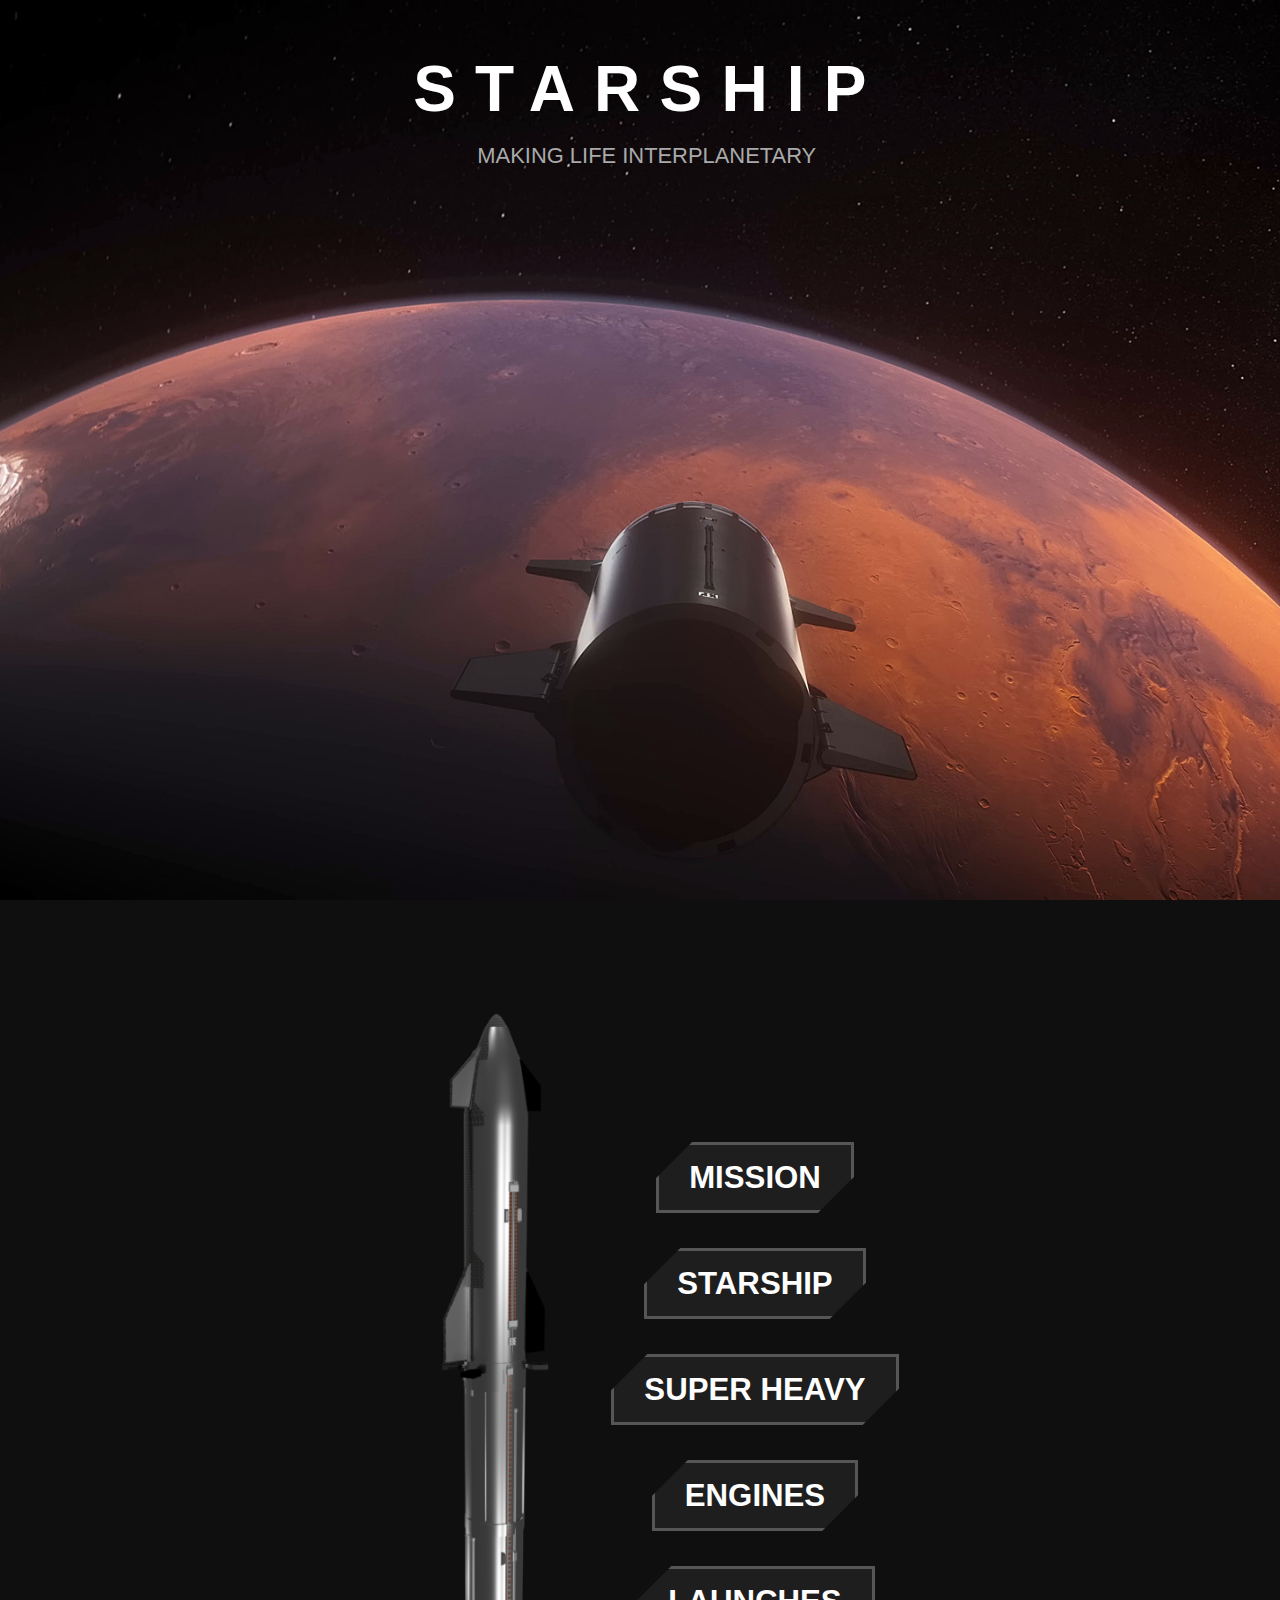
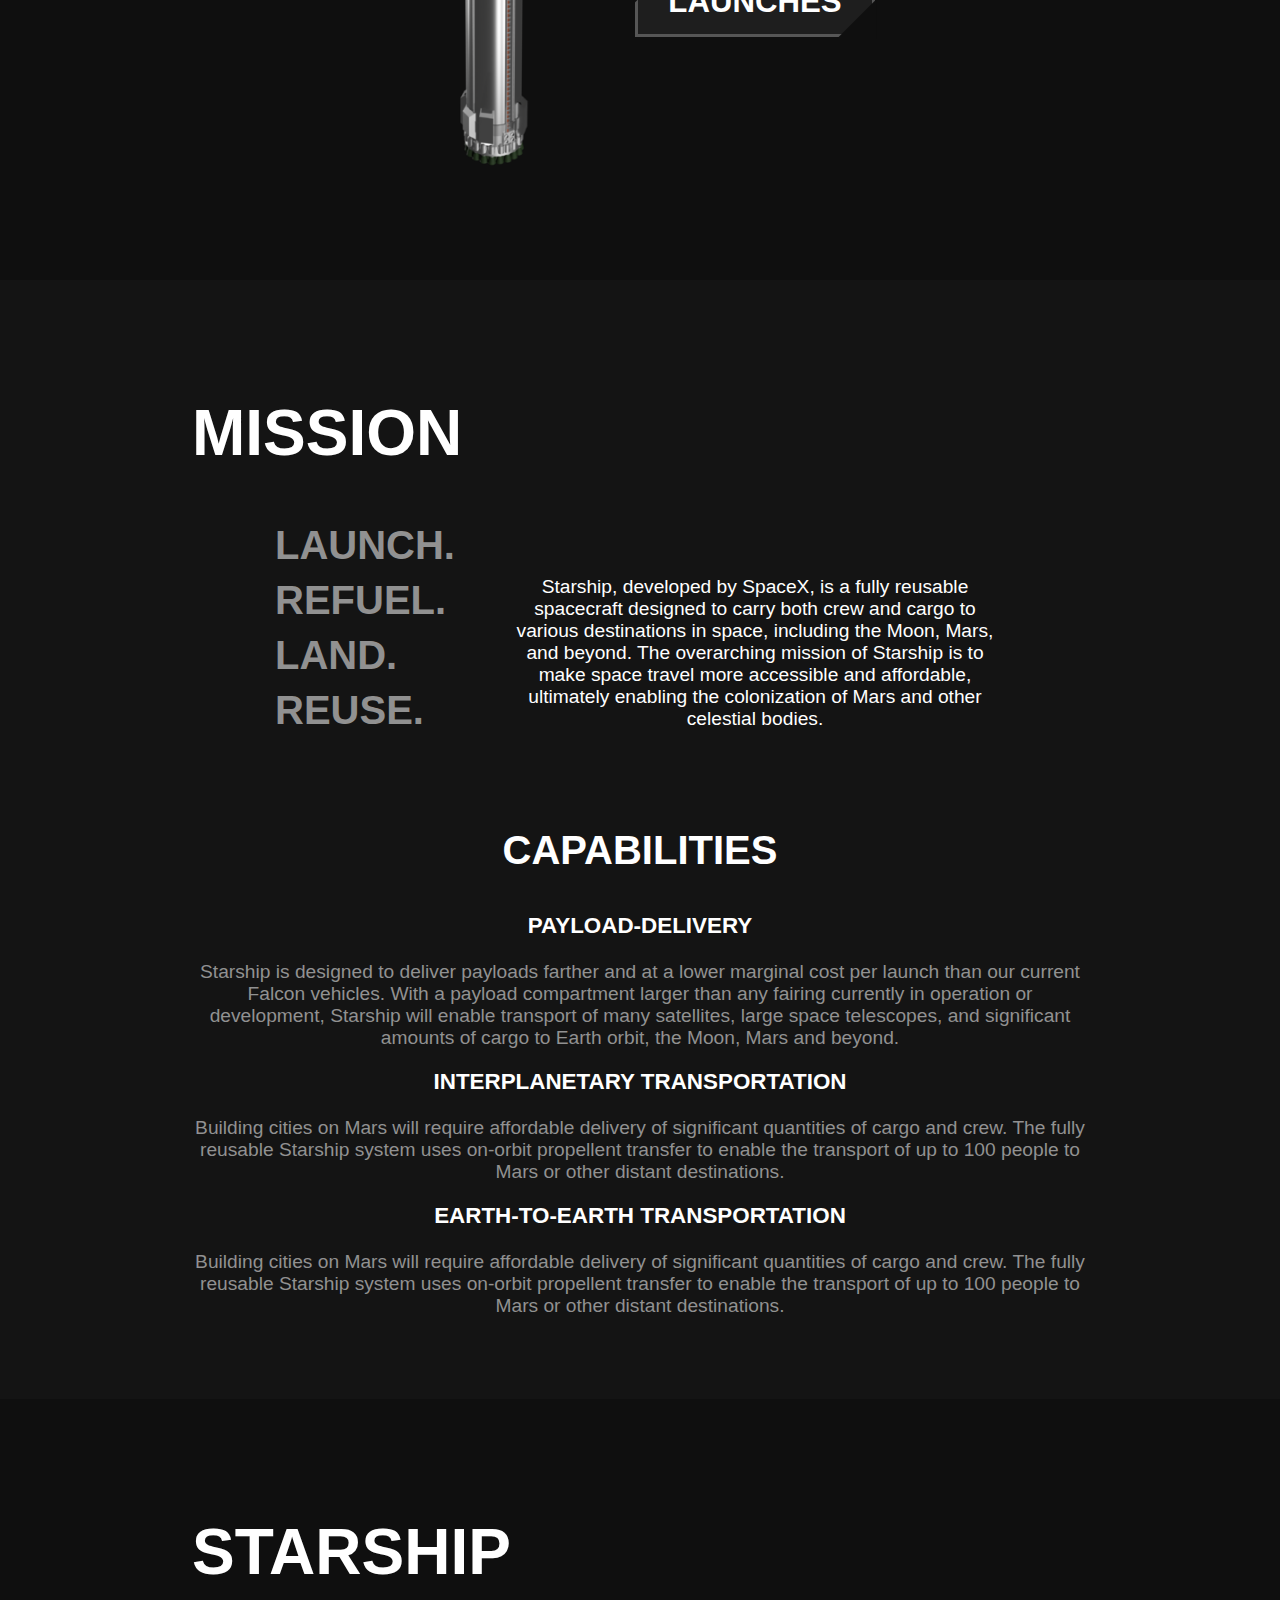
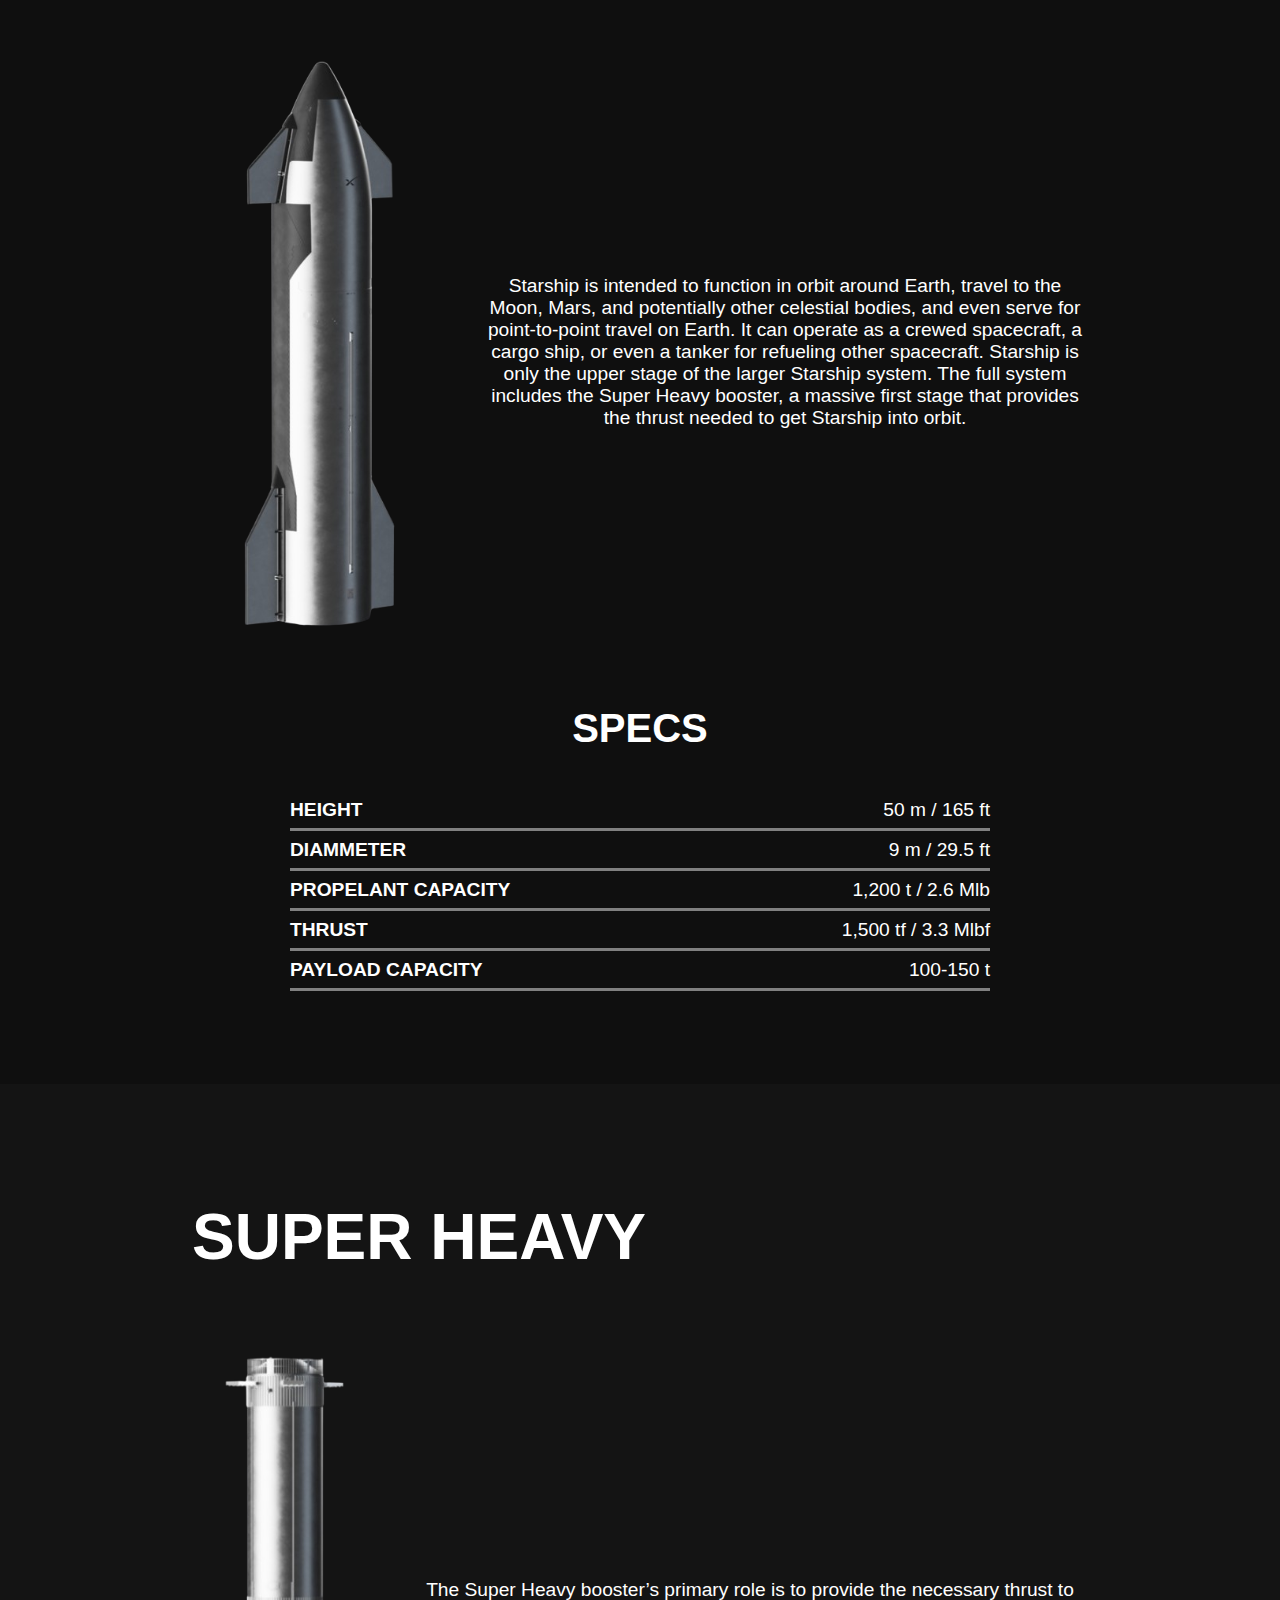
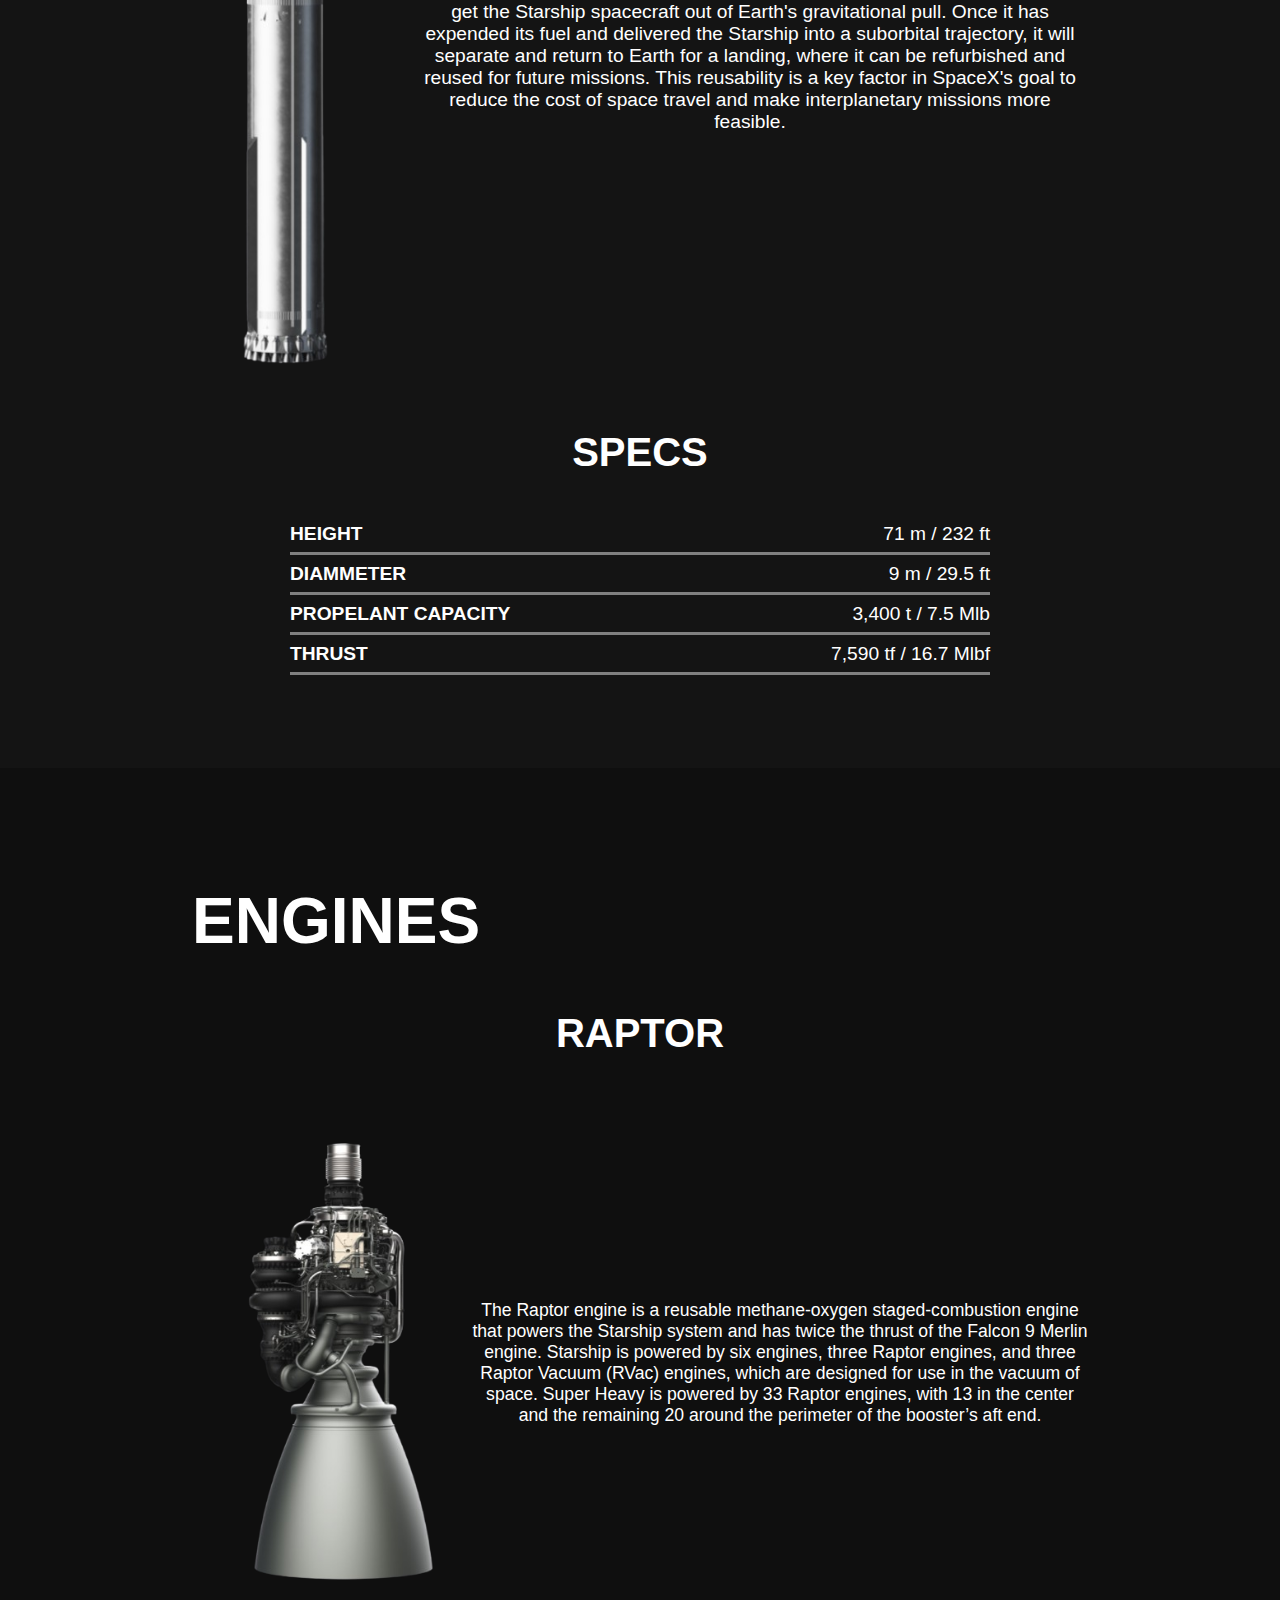
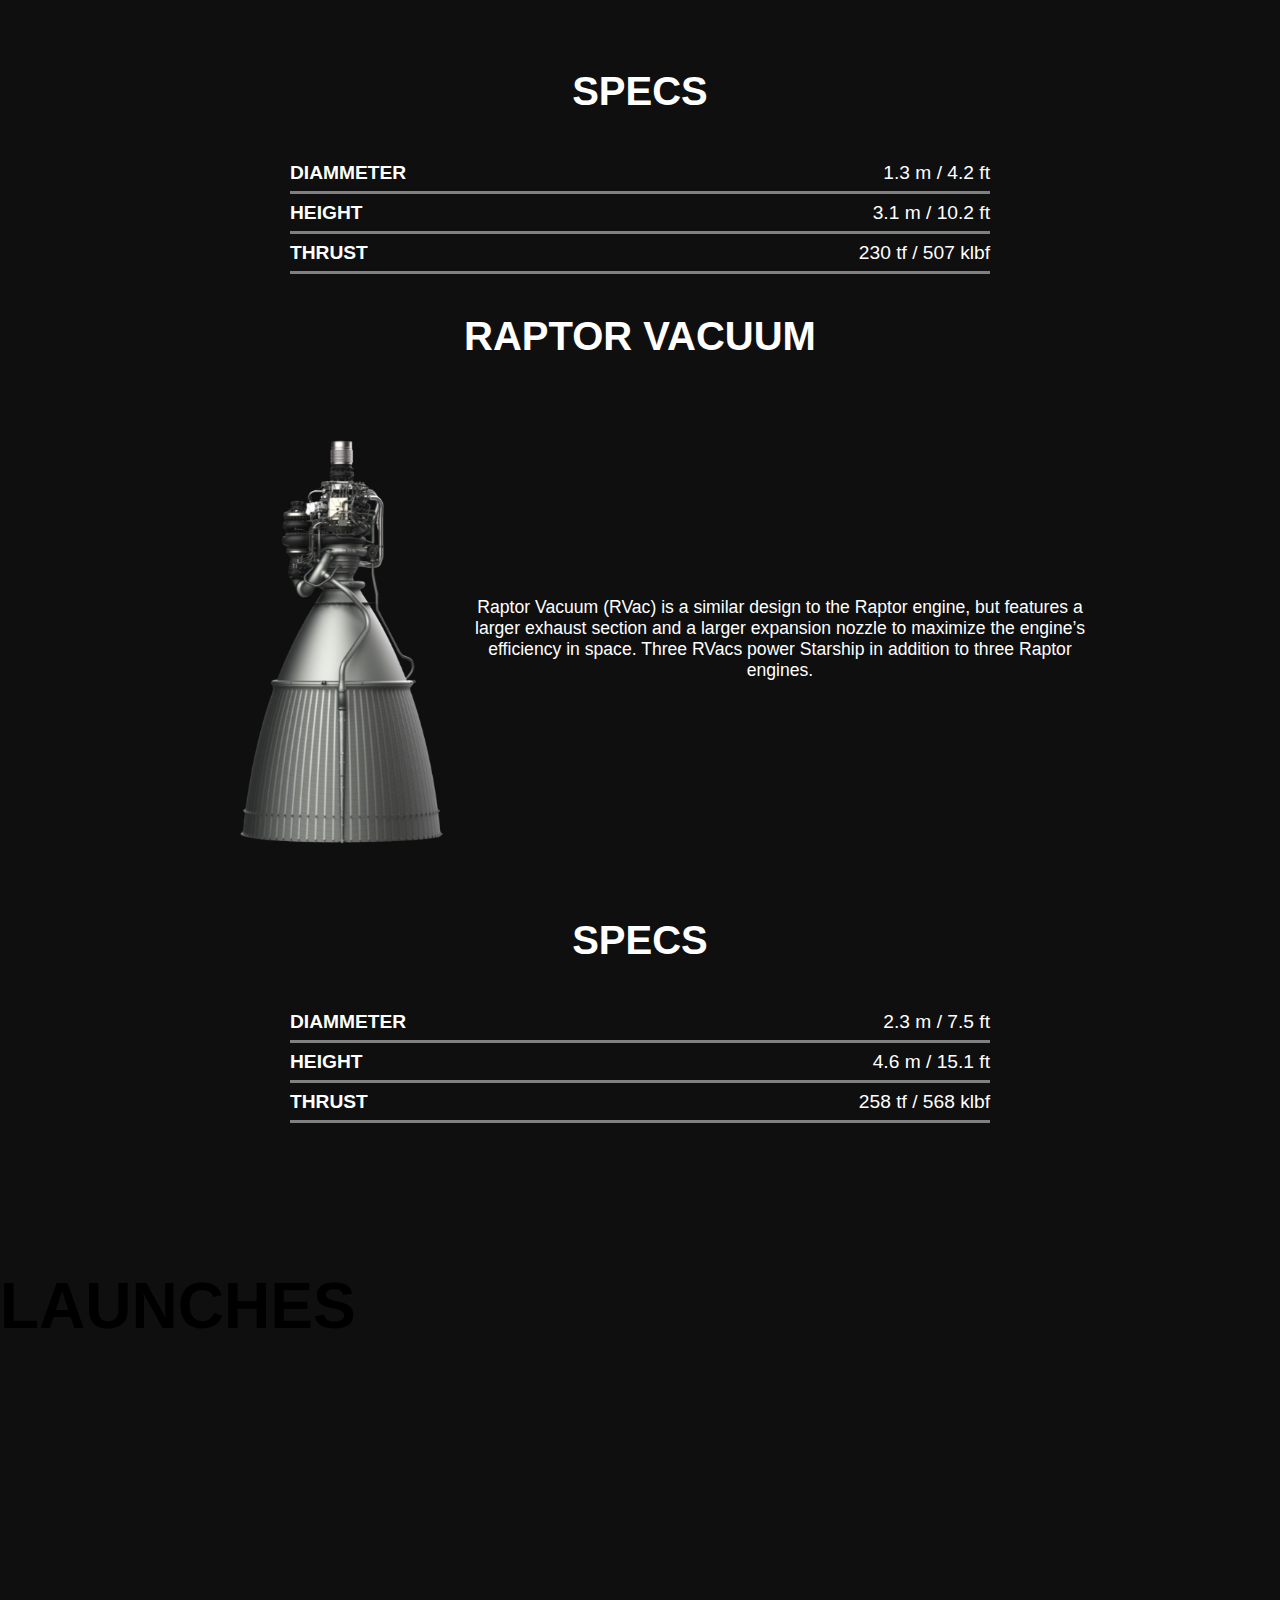
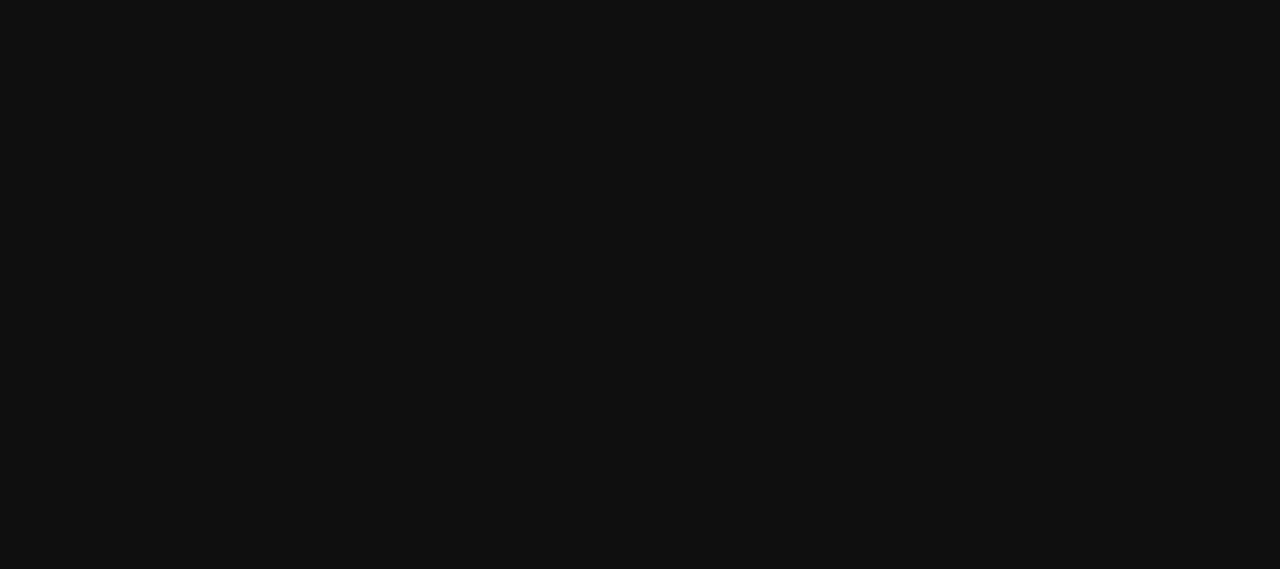
==== commit ba0b90a9: "started launches section" ====
--- a/FCC 3 - STARSHIP Technical Documentation Page/index.html
+++ b/FCC 3 - STARSHIP Technical Documentation Page/index.html
@@ -199,7 +199,17 @@
                 </div>
             </div>
           </section>
-          <section class="main-section" id="launches"></section>
+          <section class="main-section" id="launches">
+            <div class="launches-container">
+              <h2 class="giant-bold">LAUNCHES</h2>
+              <div class="launches-content-wrapper">
+                <img></img>
+                <div class="launches-text-wrapper">
+                  <p></p>
+                </div>
+              </div>
+            </div>
+          </section>
         </main>
     </body>
 </html>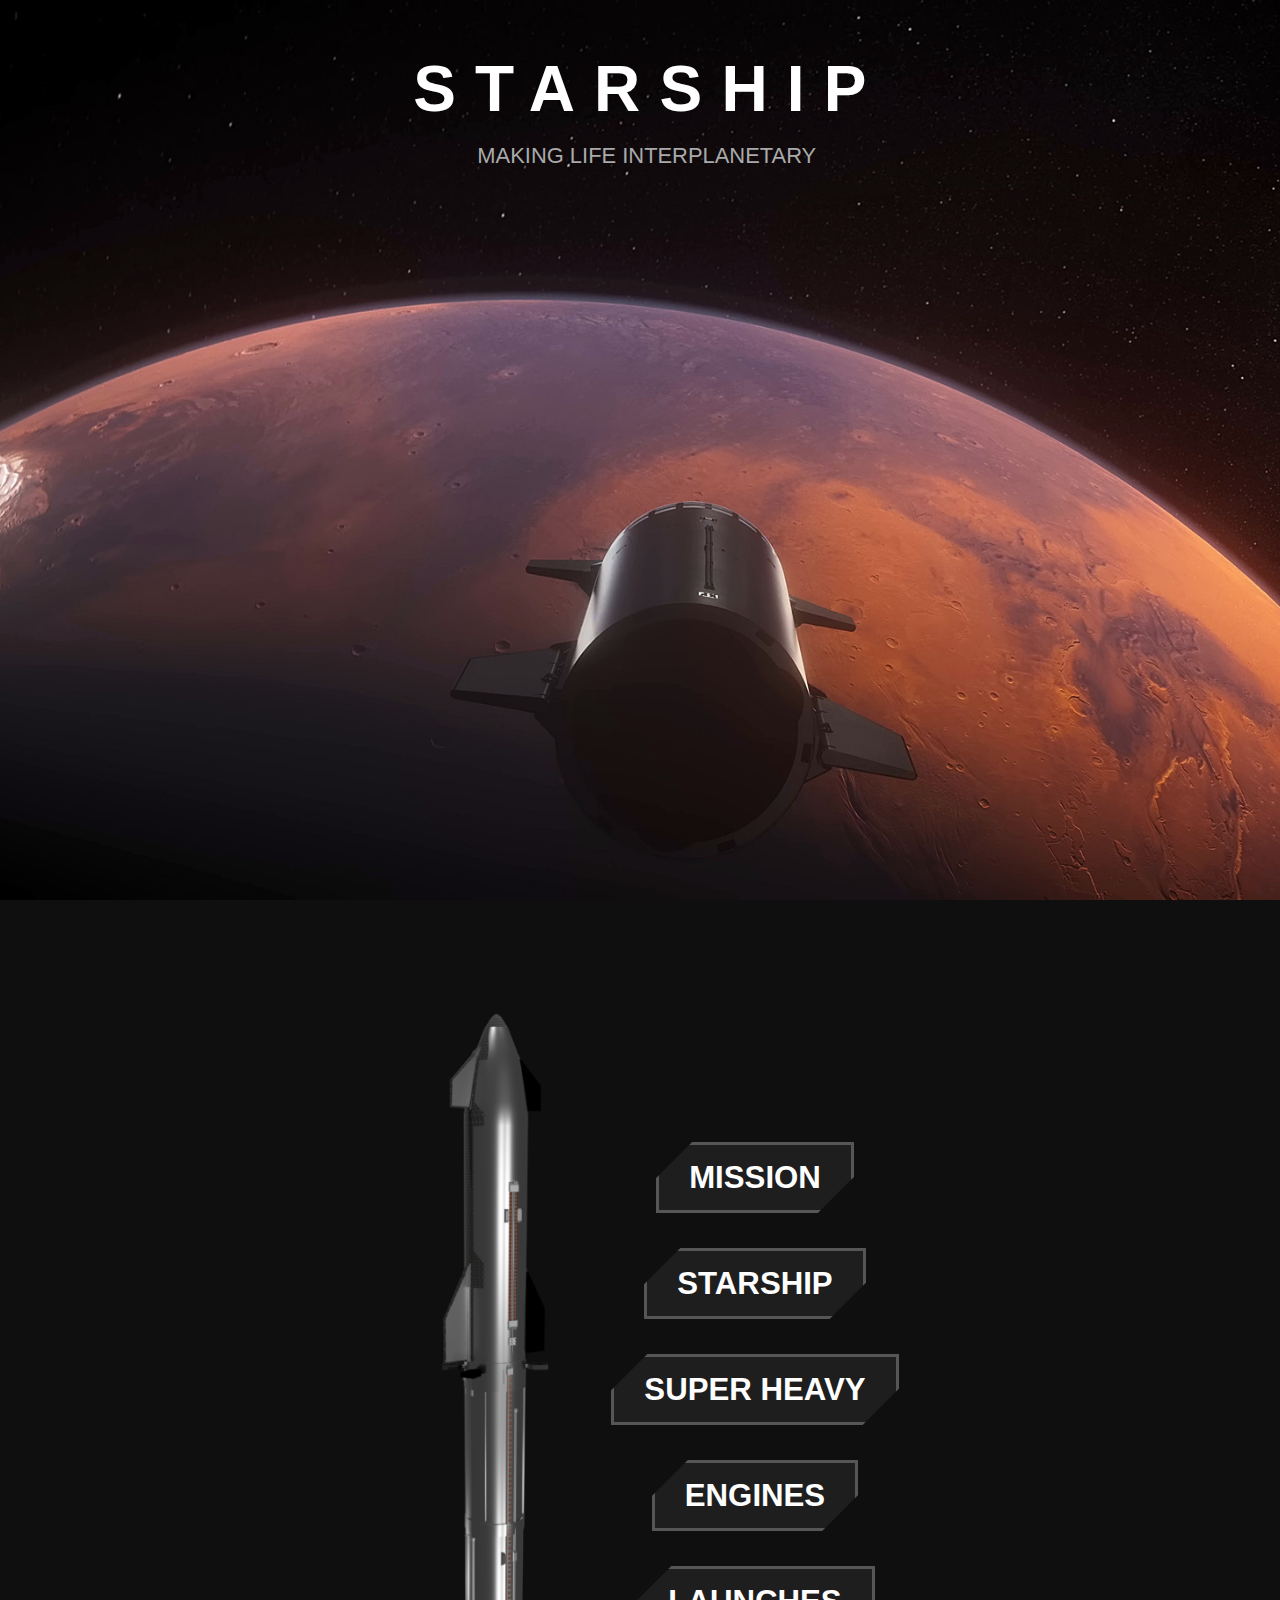
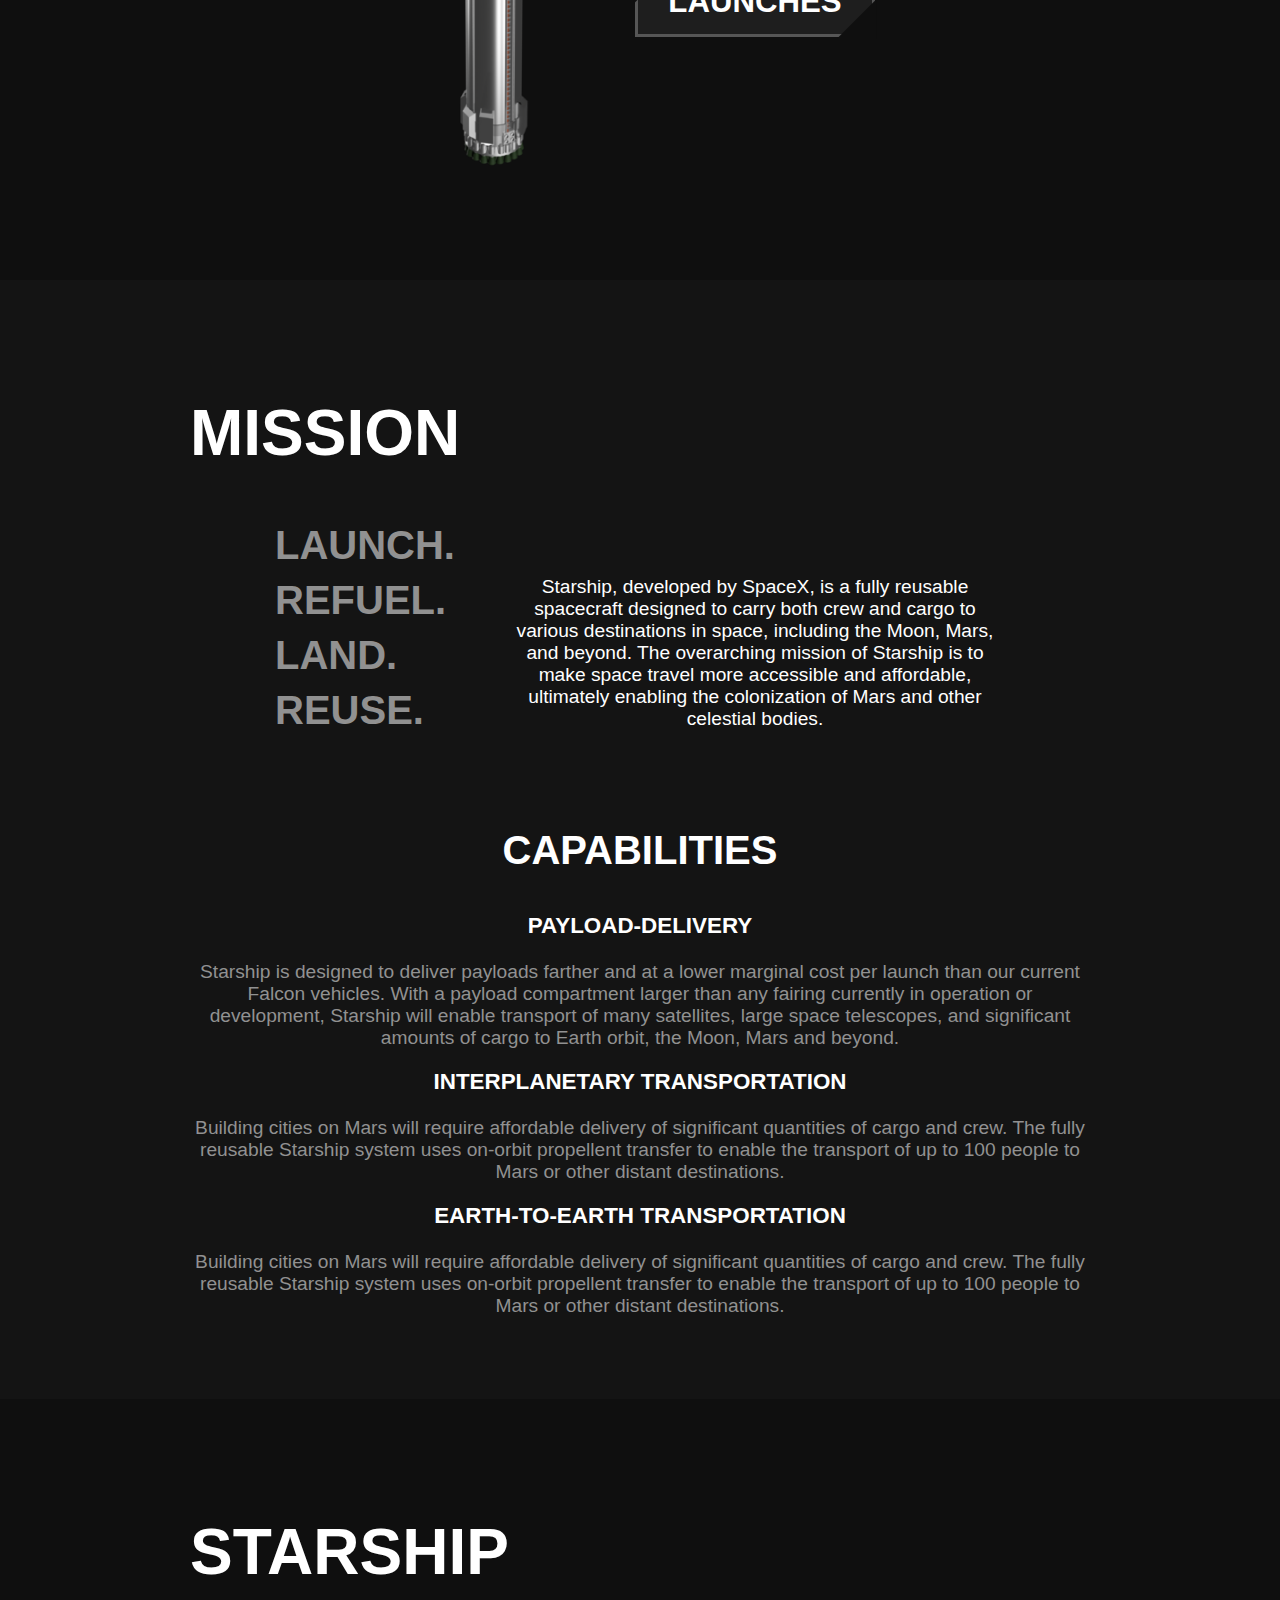
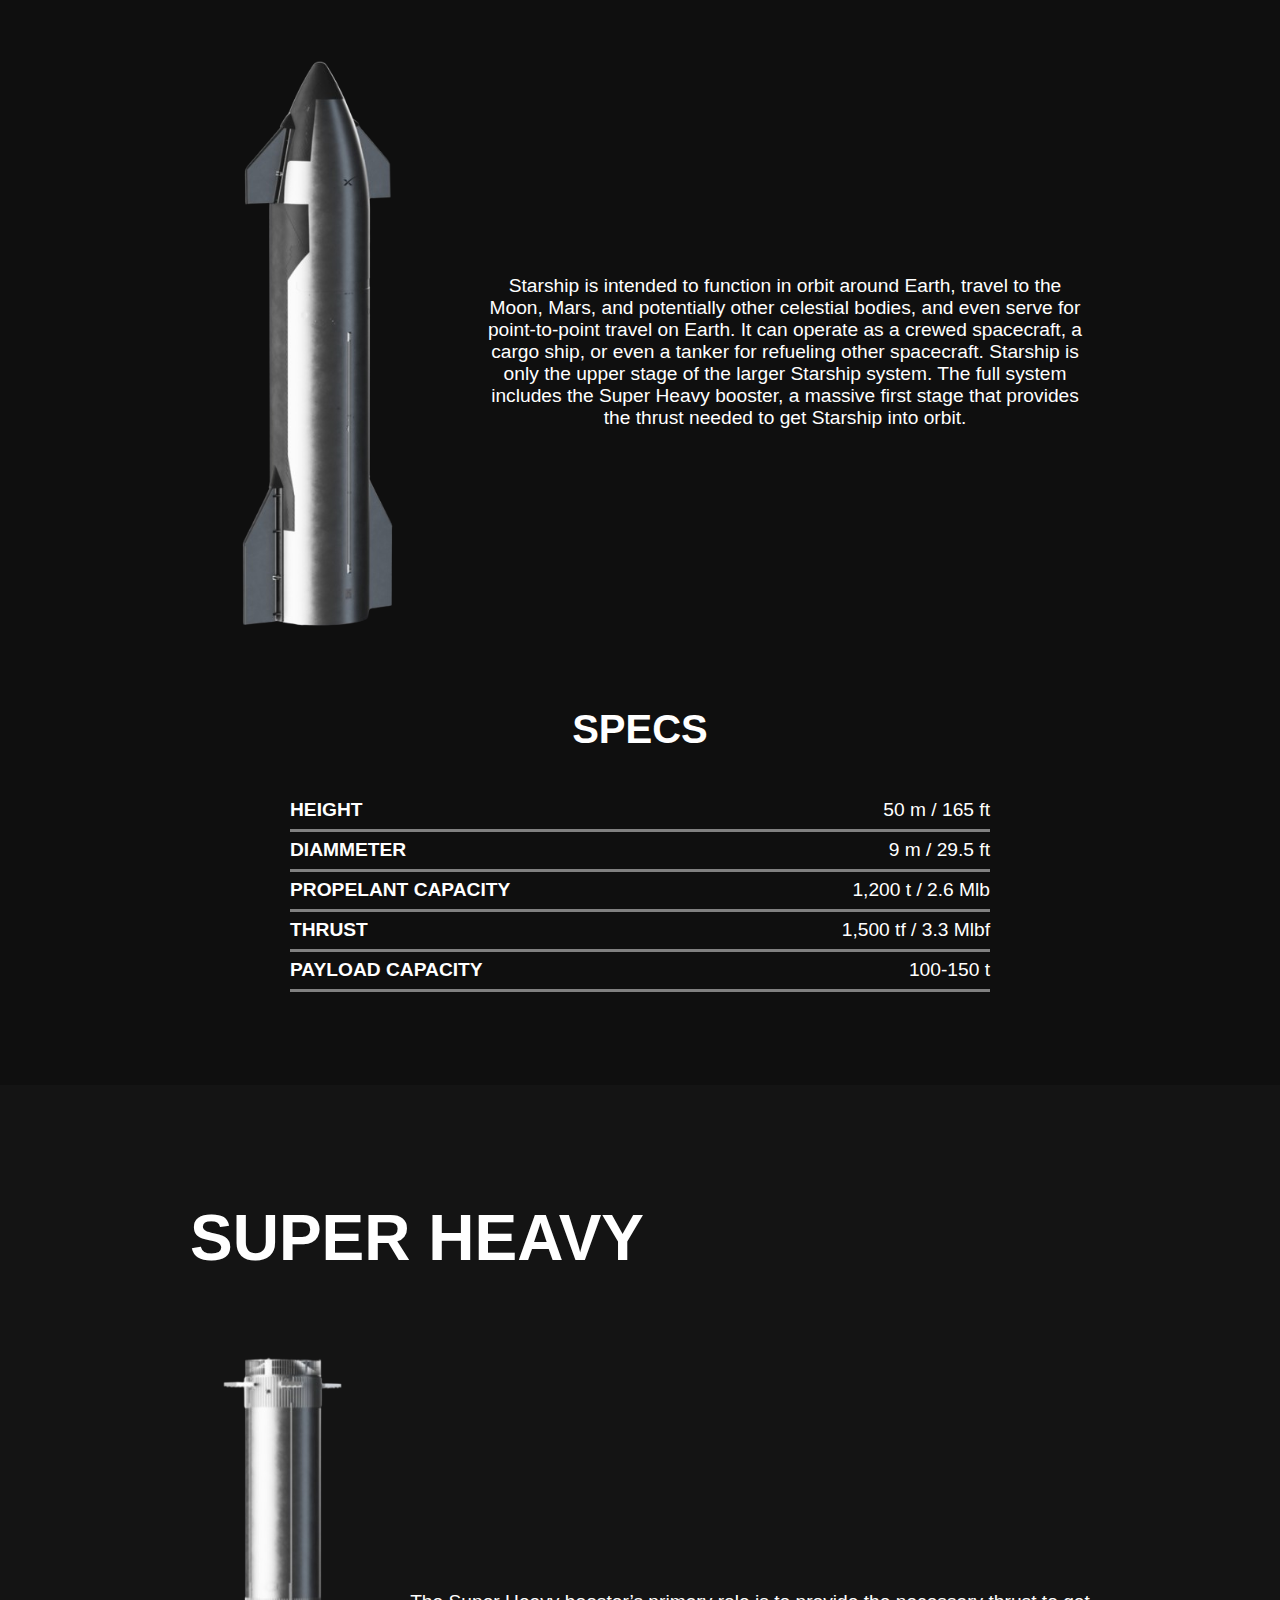
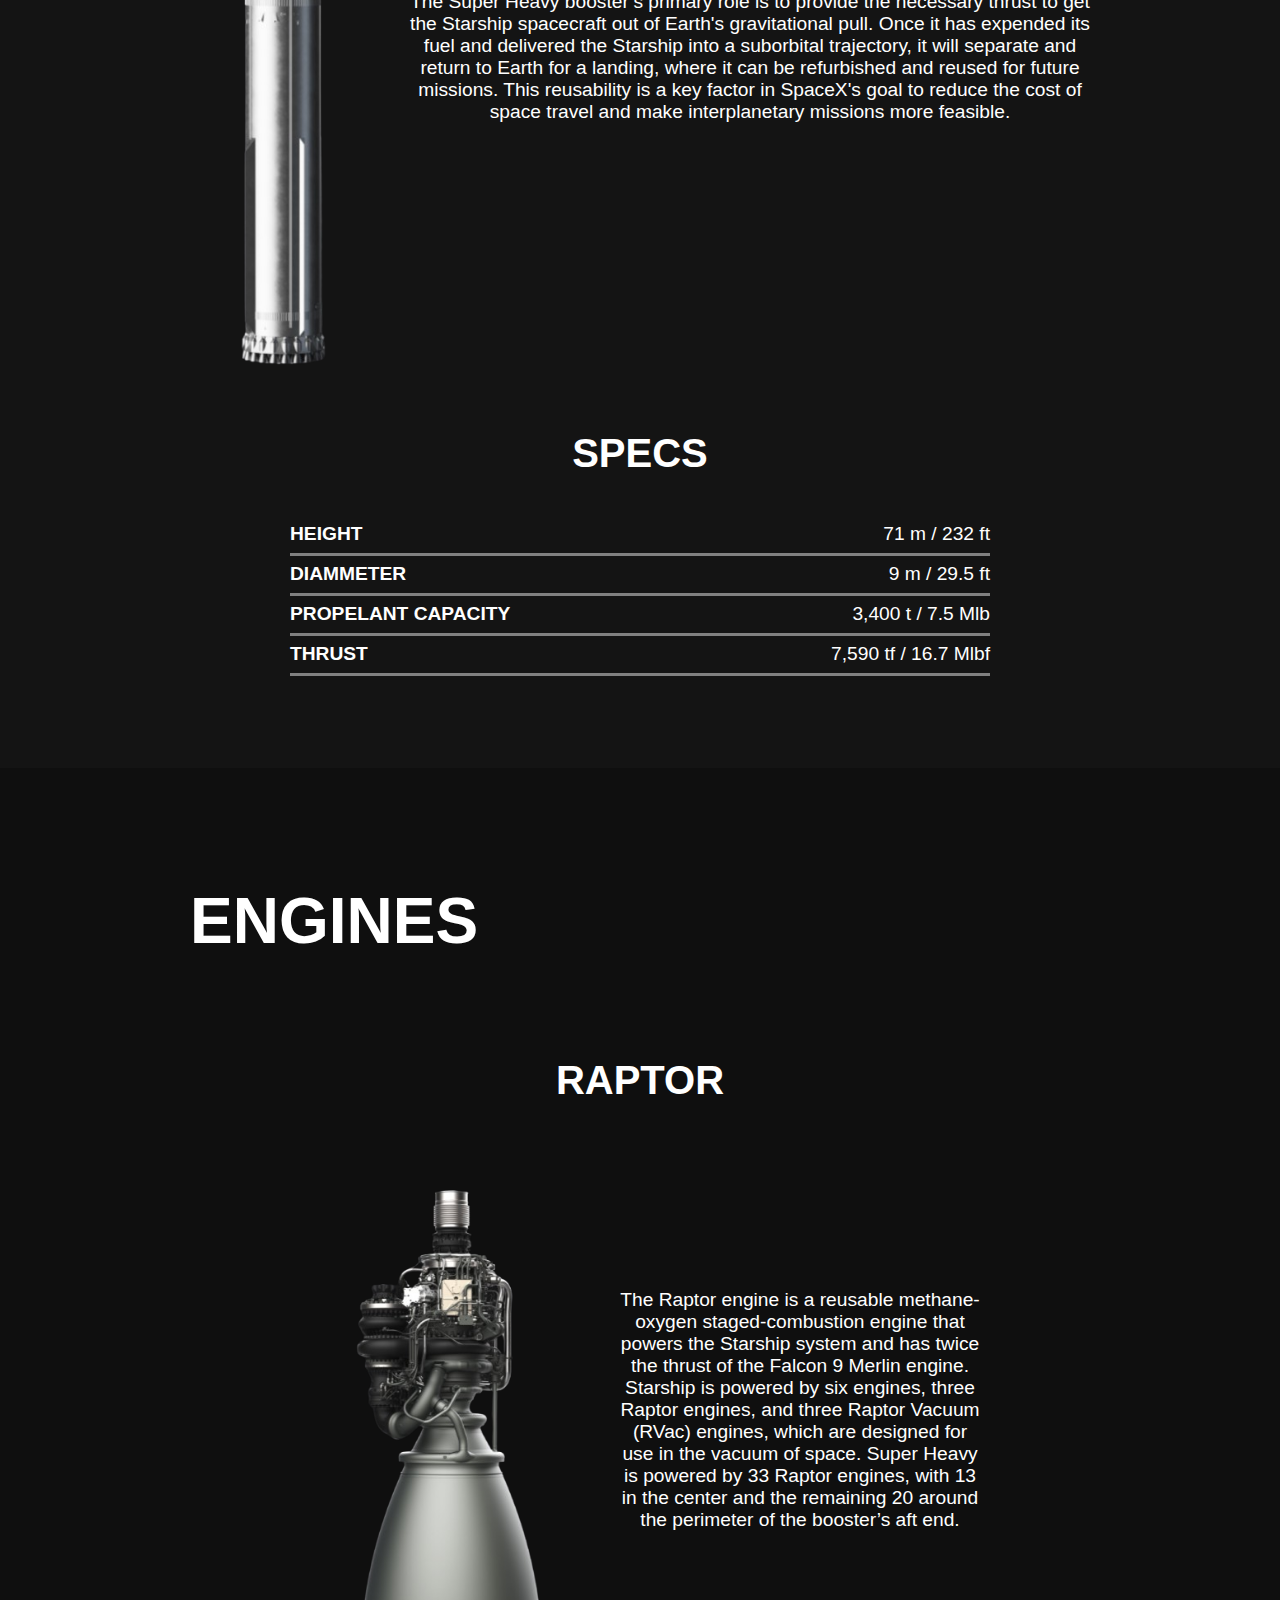
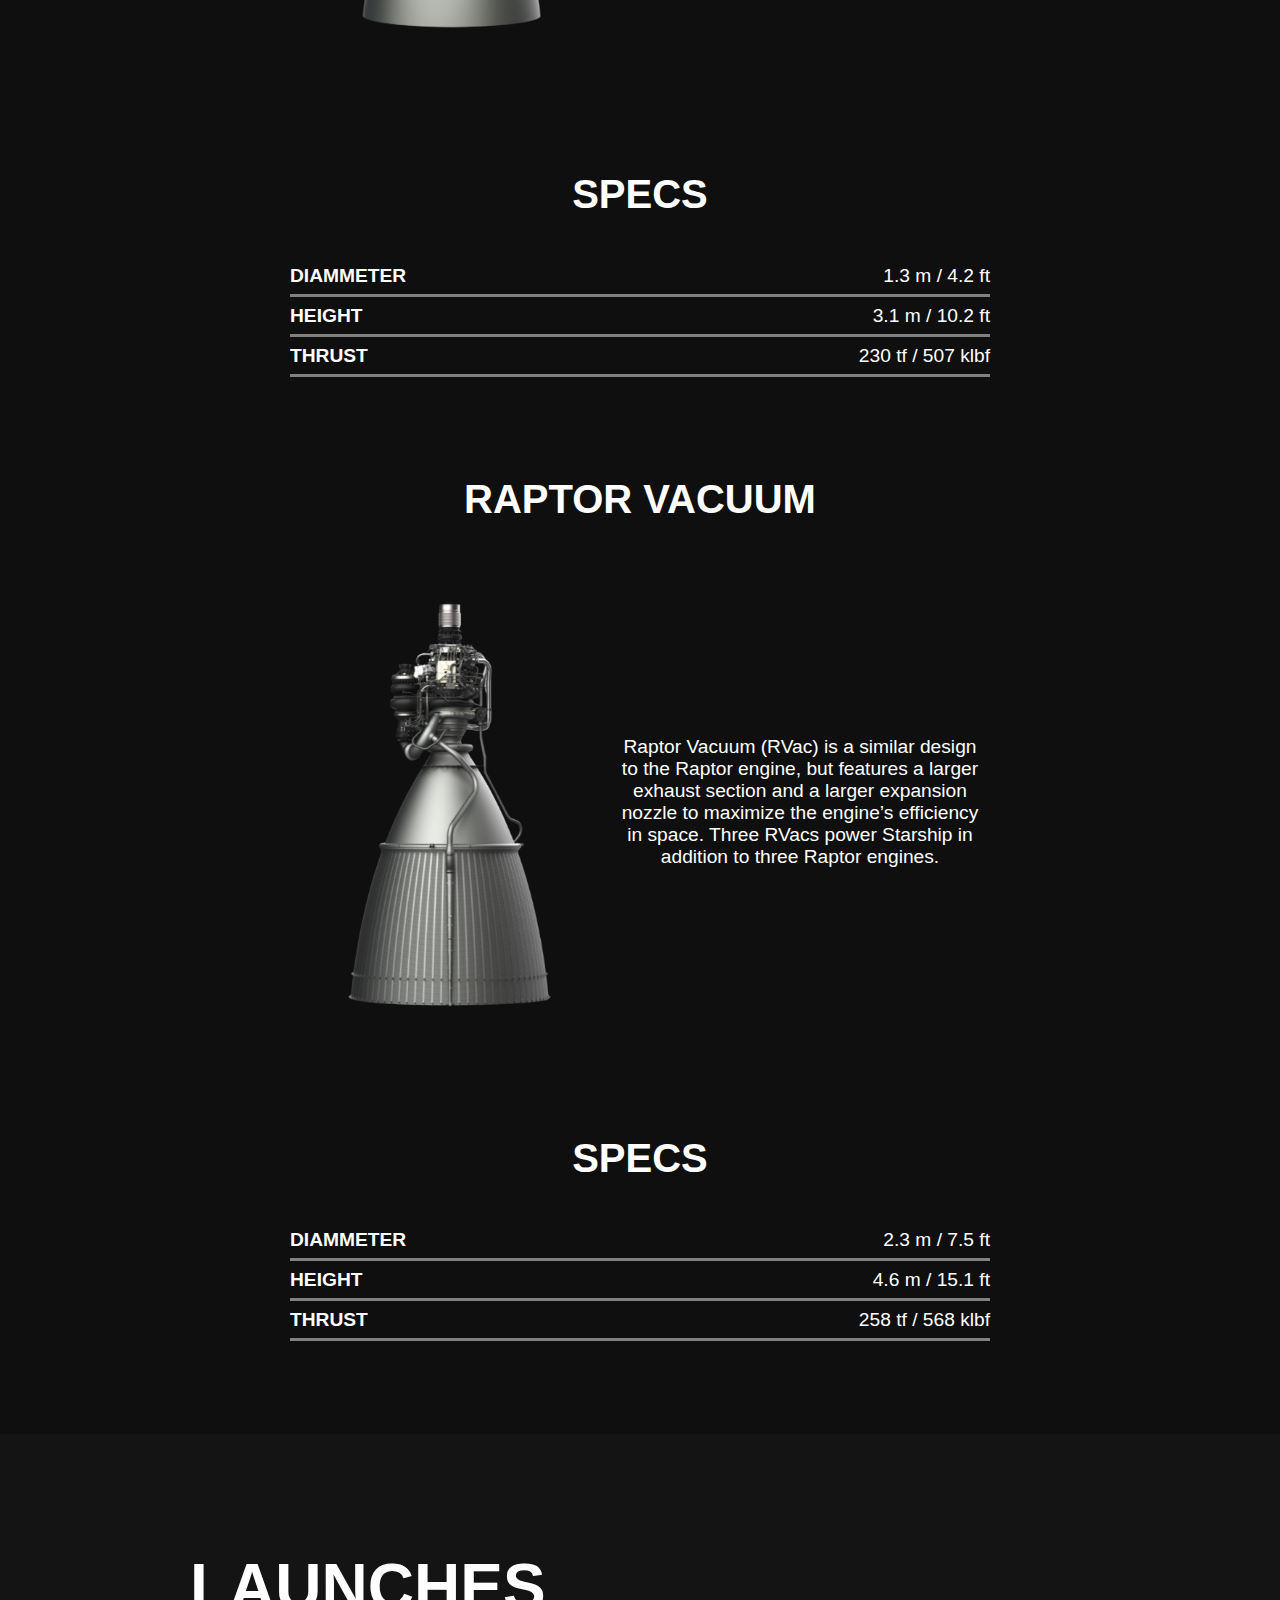
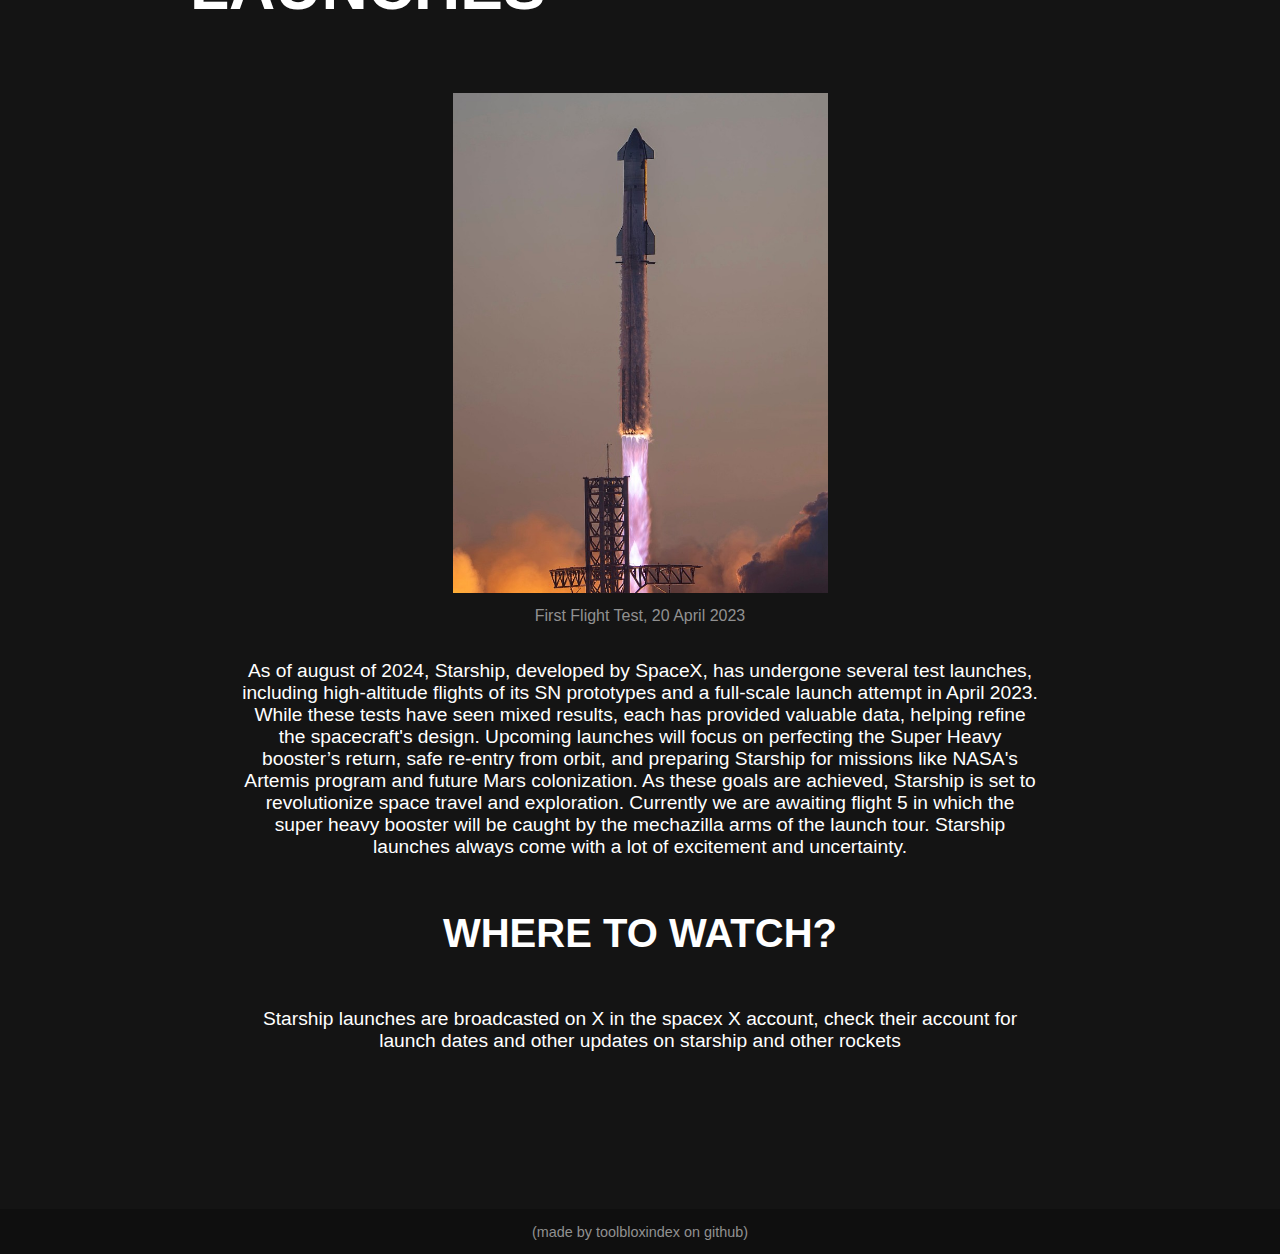
==== commit fadb8ae4: "added launch section to website and a footer with my username" ====
--- a/FCC 3 - STARSHIP Technical Documentation Page/index.html
+++ b/FCC 3 - STARSHIP Technical Documentation Page/index.html
@@ -3,7 +3,8 @@
     <head>
         <meta charset="utf-8">
         <meta name="viewport" content="width=device-width, initial-scale=1.0">
-        <title></title>
+        <title> STARSHIP Technical Documention Page</title>
+        <meta name="description" content="A webpage dedicated to all things starship">
         <link rel="stylesheet" href="styles.css">
     </head>
     <body>
@@ -15,11 +16,11 @@
           <p class="header-text-description">MAKING LIFE INTERPLANETARY</p>
 
           <div class="image-container">
-            <img alt="Starship launch image" src="img/SpaceX Starship approaching Mars.jpg"></img>
+            <img alt="Starship launch image" src="img/SpaceX Starship approaching Mars.jpg" alt="starship approaching mars image">
           </div>
         </div>
           <nav id="nav-bar">
-            <img src="img/starship + booster transparent.png"></img>
+            <img src="img/starship + booster transparent.png" alt="full starship image">
             <ul>
               <li><a href="#mission">MISSION</a></li>
               <li><a href="#starship">STARSHIP</a></li>
@@ -73,7 +74,7 @@
             <div class="starship-container">
               <h2 class="giant-bold">STARSHIP</h2>
                 <div class="starship-content-wrapper">
-                  <img src="img/starship2.png"></img>
+                  <img src="img/starship2.png" alt="starship image">
                   <div class="starship-text-wrapper">
                     <p>Starship is intended to function in orbit around Earth, travel to the Moon, Mars, and potentially other celestial bodies, and even serve for point-to-point travel on Earth. It can operate as a crewed spacecraft, a cargo ship, or even a tanker for refueling other spacecraft.
                       Starship is only the upper stage of the larger Starship system. The full system includes the Super Heavy booster, a massive first stage that provides the thrust needed to get Starship into orbit.</p>
@@ -112,7 +113,7 @@
             <div class="super-heavy-container">
               <h2 class="giant-bold">SUPER HEAVY</h2>
               <div class="super-heavy-content-wrapper">
-                <img src="img/super heavy.png"></img>
+                <img src="img/super heavy.png" alt="super heavy booster">
                 <div class="super-heavy-text-wrapper">
                   <p>The Super Heavy booster’s primary role is to provide the necessary thrust to get the Starship spacecraft out of Earth's gravitational pull. Once it has expended its fuel and delivered the Starship into a suborbital trajectory, it will separate and return to Earth for a landing, where it can be refurbished and reused for future missions. This reusability is a key factor in SpaceX's goal to reduce the cost of space travel and make interplanetary missions more feasible.</p>
                 </div>
@@ -147,7 +148,7 @@
               <h2 class="giant-bold">ENGINES</h2>
               <h3 class="bigger-bold">RAPTOR</h3>
               <div class="engines-content-wrapper">
-                <img src="img/raptor.png"></img>
+                <img src="img/raptor.png" alt="raptor image">
                 <div class="engines-text-wrapper">
                   <p>The Raptor engine is a reusable methane-oxygen staged-combustion engine that powers the Starship system and has twice the thrust of the Falcon 9 Merlin engine. Starship is powered by six engines, three Raptor engines, and three Raptor Vacuum (RVac) engines, which are designed for use in the vacuum of space. Super Heavy is powered by 33 Raptor engines, with 13 in the center and the remaining 20 around the perimeter of the booster’s aft end.</p>
                 </div>
@@ -173,7 +174,7 @@
                 </div>
               <h3 class="bigger-bold">RAPTOR VACUUM</h3>
               <div class="engines-content-wrapper">
-                <img src="img/raptor vacuum.png"></img>
+                  <img src="img/raptor vacuum.png" alt="raptor vacuum image">
                 <div class="engines-text-wrapper">
                   <p>Raptor Vacuum (RVac) is a similar design to the Raptor engine, but features a larger exhaust section and a larger expansion nozzle to maximize the engine’s efficiency in space. Three RVacs power Starship in addition to three Raptor engines.</p>
                 </div>
@@ -203,13 +204,23 @@
             <div class="launches-container">
               <h2 class="giant-bold">LAUNCHES</h2>
               <div class="launches-content-wrapper">
-                <img></img>
+                <figure>
+                  <img src="img/launch.jpg" alt="starship launch photo">
+                  <figcaption>First Flight Test, 20 April 2023</figcaption>
+                </figure>
                 <div class="launches-text-wrapper">
-                  <p></p>
-                </div>
-              </div>
-            </div>
-          </section>
+                  <p>As of august of 2024, Starship, developed by SpaceX, has undergone several test launches, including high-altitude flights of its SN prototypes and a full-scale launch attempt in April 2023. While these tests have seen mixed results, each has provided valuable data, helping refine the spacecraft's design. Upcoming launches will focus on perfecting the Super Heavy booster’s return, safe re-entry from orbit, and preparing Starship for missions like NASA's Artemis program and future Mars colonization. As these goals are achieved, Starship is set to revolutionize space travel and exploration. Currently we are awaiting flight 5 in which the super heavy booster will be caught by the mechazilla arms of the launch tour. Starship launches always come with a lot of excitement and uncertainty.</p>
+                </div>
+                <h2 class="bigger-bold">WHERE TO WATCH?</h2>
+                <div class="launches-text-wrapper">
+                  <p>Starship launches are broadcasted on X in the spacex X account, check their account for launch dates and other updates on starship and other rockets</p>
+                </div>
+              </div>
+            </div>
+          </section>
+          <footer>
+            <p>(made by toolbloxindex on github)</p>
+          </footer>
         </main>
     </body>
 </html>--- a/FCC 3 - STARSHIP Technical Documentation Page/styles.css
+++ b/FCC 3 - STARSHIP Technical Documentation Page/styles.css
@@ -53,7 +53,7 @@
   font-size: 3.2rem;
   color: #fff;
   font-weight: bolder;
-  letter-spacing: 0.8rem;
+  letter-spacing: 0.6rem;
 }
 
 .header-text-description {
@@ -163,7 +163,7 @@
 }
 
 .mission-container {
-  width: 70vw;
+  width: 80vw;
   max-width: 900px;
   min-width: 200px;
   margin: 0 auto;
@@ -231,7 +231,7 @@
   padding-bottom: 80px;
 }
 .starship-container {
-  width: 70vw;
+  width: 80vw;
   max-width: 900px;
   min-width: 200px;
   margin: 0 auto;
@@ -248,10 +248,6 @@
 .starship-container p {
   text-align: center;
   font-size: 1.1rem;
-}
-
-.starship-container h3 {
-  color: #ffffff; 
 }
 
 .starship-content-wrapper {
@@ -296,7 +292,7 @@
   padding-bottom: 80px;
 }
 .super-heavy-container {
-  width: 70vw;
+  width: 80vw;
   max-width: 900px;
   min-width: 200px;
   margin: 0 auto;
@@ -339,7 +335,7 @@
 }
 
 .engines-container {
-  width: 70vw;
+  width: 80vw;
   max-width: 900px;
   min-width: 200px;
   margin: 0 auto;
@@ -348,6 +344,9 @@
   padding: 1%;
 }
 
+.engines-container h3 {
+  margin-top: 100px;
+}
 .engines-content-wrapper {
   margin: 5% 0;
   display: flex; 
@@ -359,6 +358,7 @@
 
 .engines-text-wrapper {
   min-width: 250px;
+  max-width: 400px;
 }
 
 .engines-container {
@@ -369,6 +369,66 @@
 .engines-container img {
   width: 250px;
   height: auto;
+}
+
+/*LAUNCHES*/
+#launches {
+  height: auto;
+  width:100%;
+  background-color: #141414;
+  padding-top: 50px;
+  padding-bottom: 80px;
+}
+
+.launches-container {
+  width: 90vw;
+  max-width: 900px;
+  min-width: 200px;
+  margin: 0 auto;
+  color: #fff;
+  padding-bottom: 10px;
+  padding: 1%;
+}
+
+.launches-content-wrapper {
+  margin: 5% 0;
+  display: flex; 
+  flex-direction: row;
+  align-items: center;
+  justify-content: center;
+  flex-wrap: wrap;
+}
+
+.launches-container img {
+  width: 300px;
+  height: 400px;
+  object-fit: cover;
+}
+
+figcaption {
+  text-align: center;
+  color: #919191;
+  margin-top: 10px;
+}
+
+.launches-container p {
+  text-align: center;
+  font-size: 1.1rem;
+}
+
+.launches-text-wrapper {
+  max-width: 1400px;
+  width: 80vw;
+}
+/* footer*/
+footer {
+  height: auto;
+  width: 100%;
+}
+footer p {
+  color: #919191;
+  text-align: center;
+  font-size: 0.9rem;
 }
 @media (min-width: 1400px) {
   .header-text {
@@ -462,6 +522,18 @@
     margin-left: 100px;
     font-size: 1.3rem;
   }
+  .launches-container p {
+    font-size: 1.3rem;
+  }
+  .launches-container img {
+    width: 412.5px;
+    height: 550px;
+  }
+  .launches-text-wrapper {
+    max-width: 800px;
+    min-width: 200px;
+    width: 70vw;
+  }
 }
 
 @media (max-width: 1400px) and (min-width: 600px) {
@@ -546,8 +618,20 @@
     width: 280px;
     height: auto;
   }
-  .engines-contaner p {
+  .engines-container p {
     margin-left: 40px;
     font-size: 1.2rem;
   }
-}
+  .launches-container p {
+    font-size: 1.2rem;
+  }
+  .launches-container img {
+    height: 500px;
+    width: 375px;
+  }
+  .launches-text-wrapper {
+    max-width: 800px;
+    min-width: 200px;
+    width: 70vw;
+  }
+}
